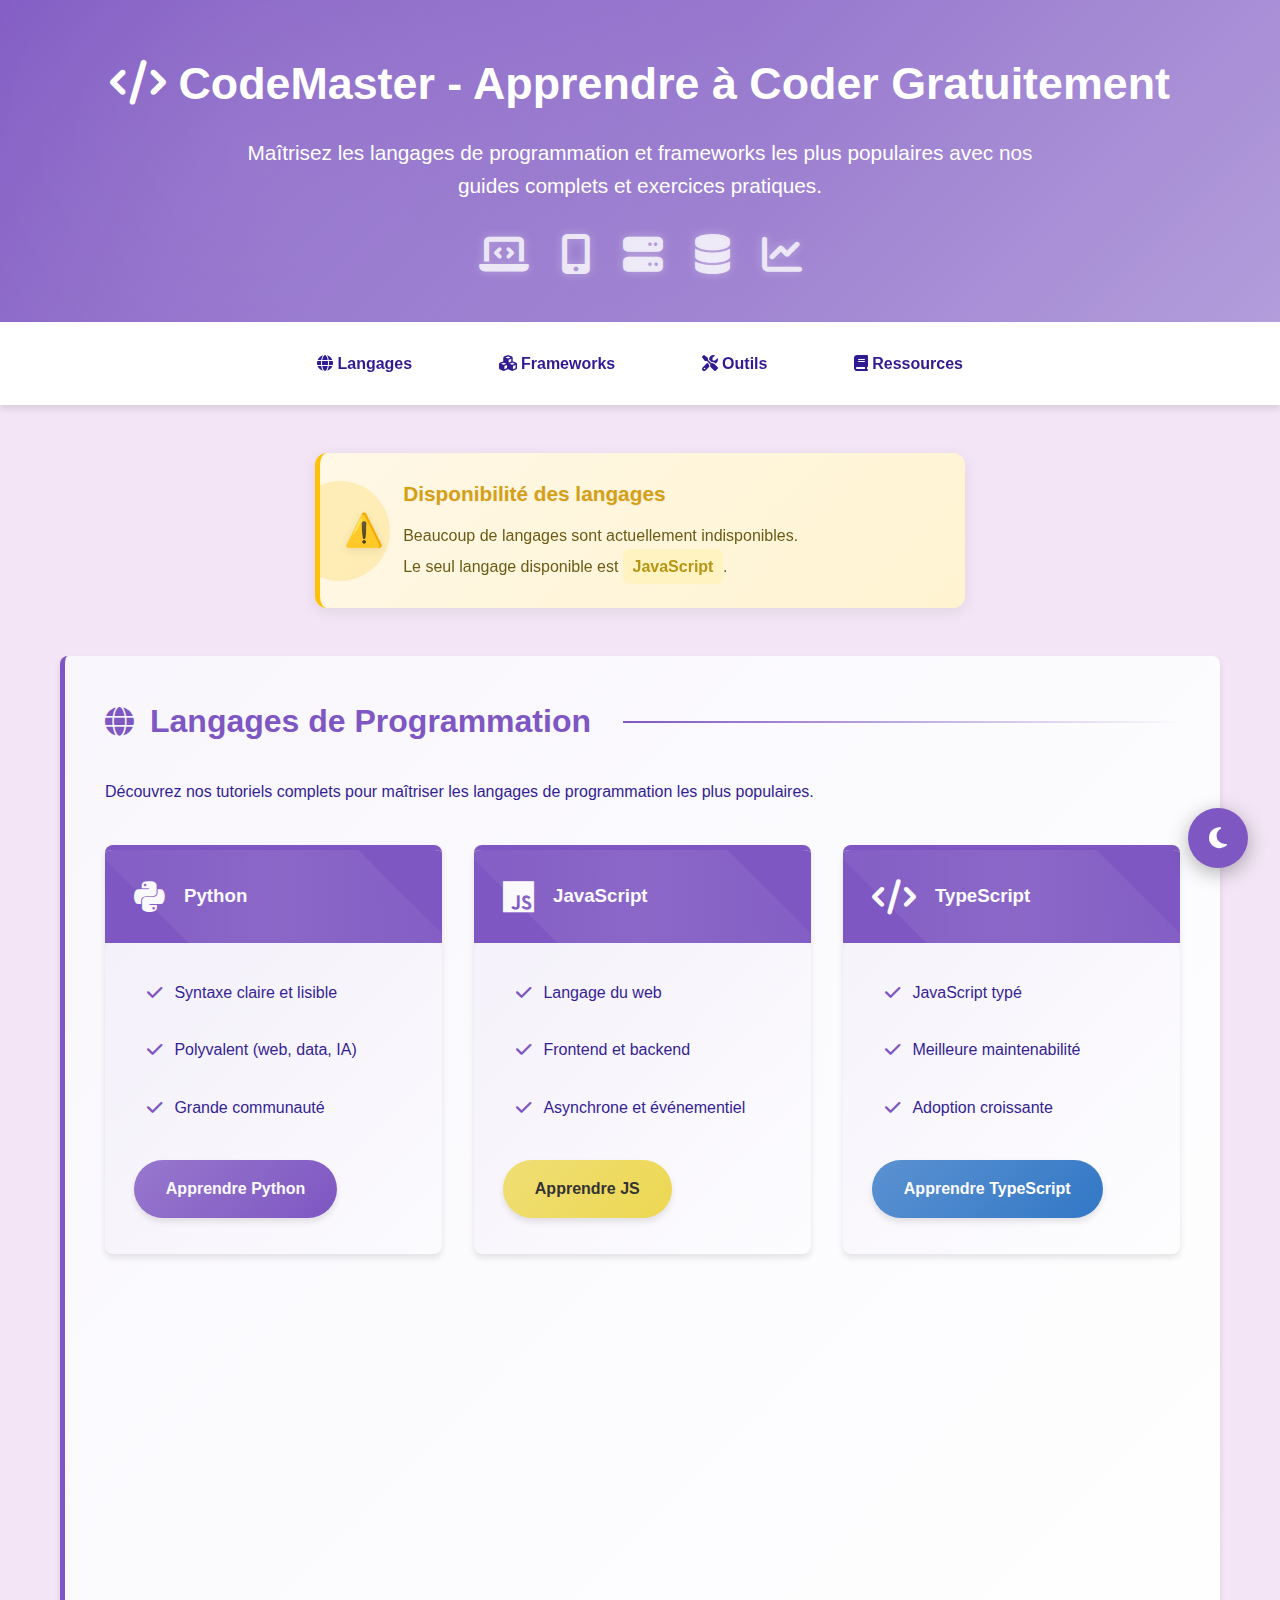
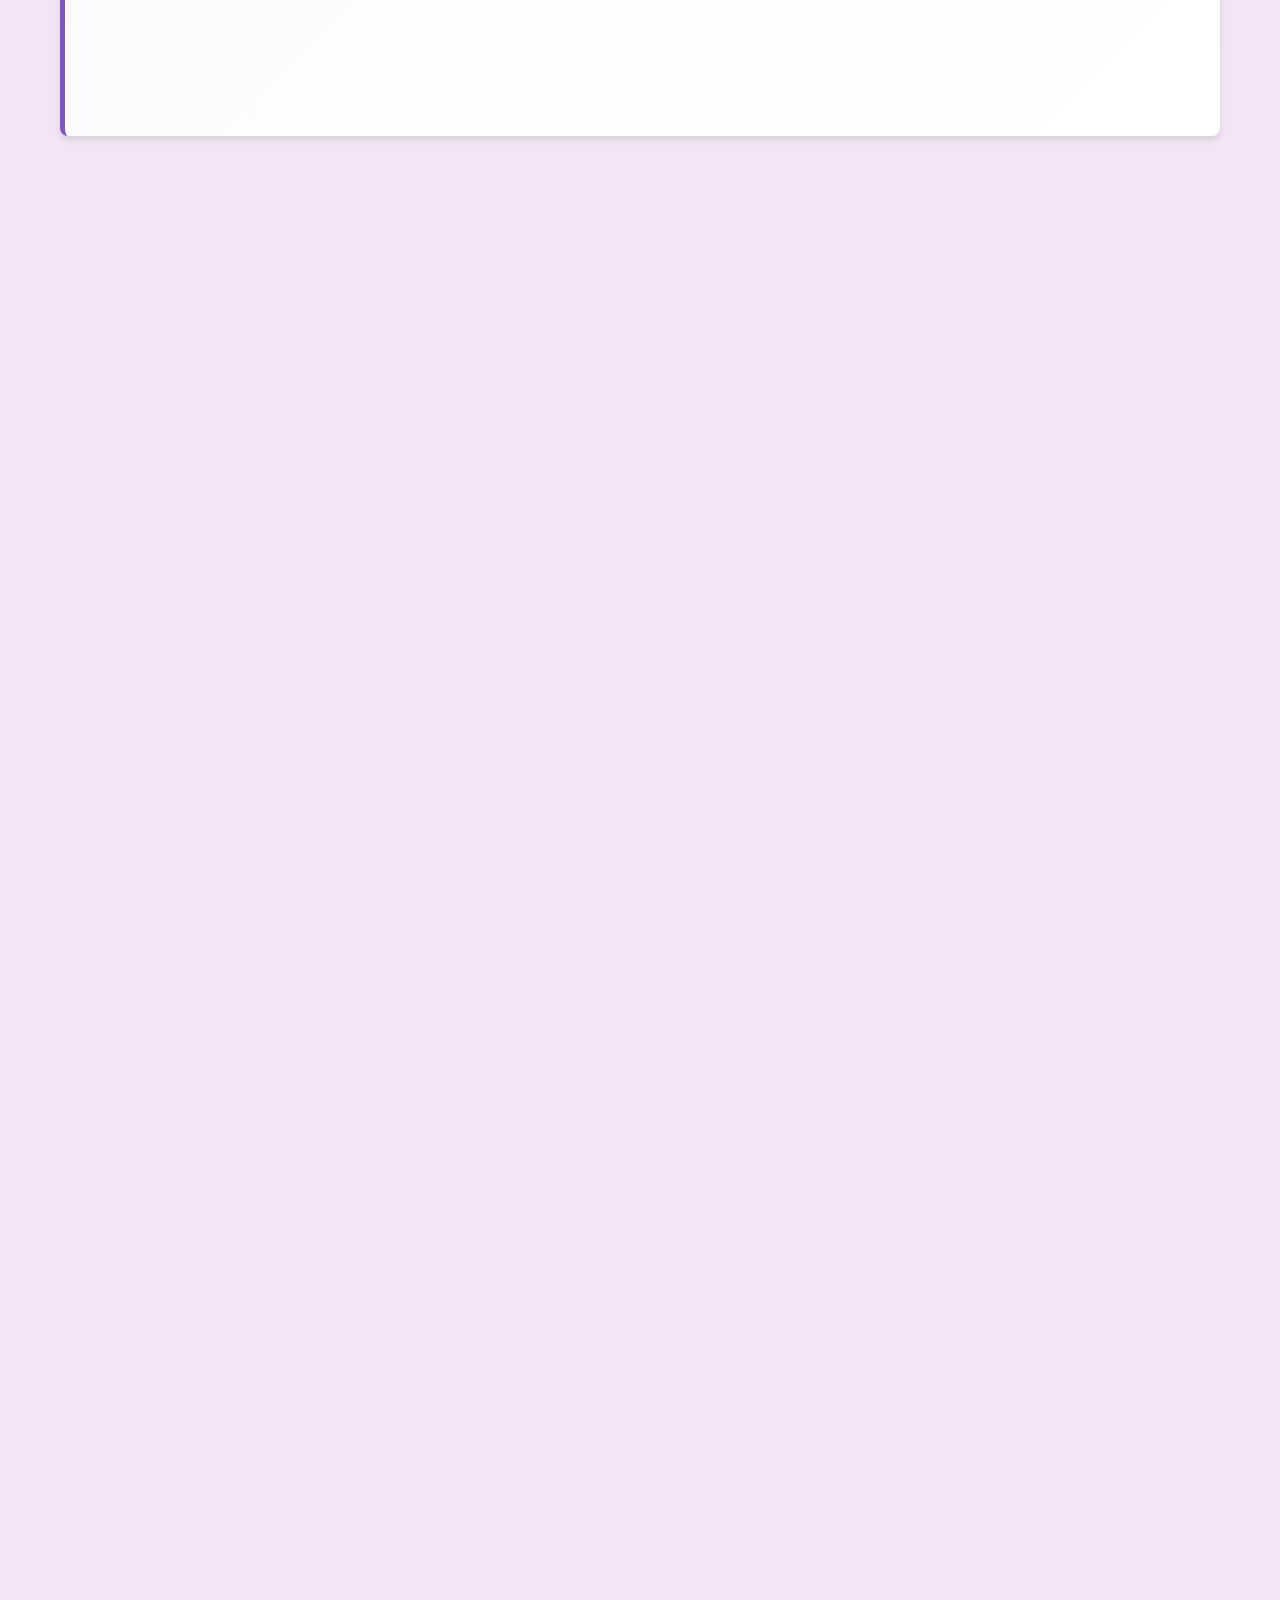
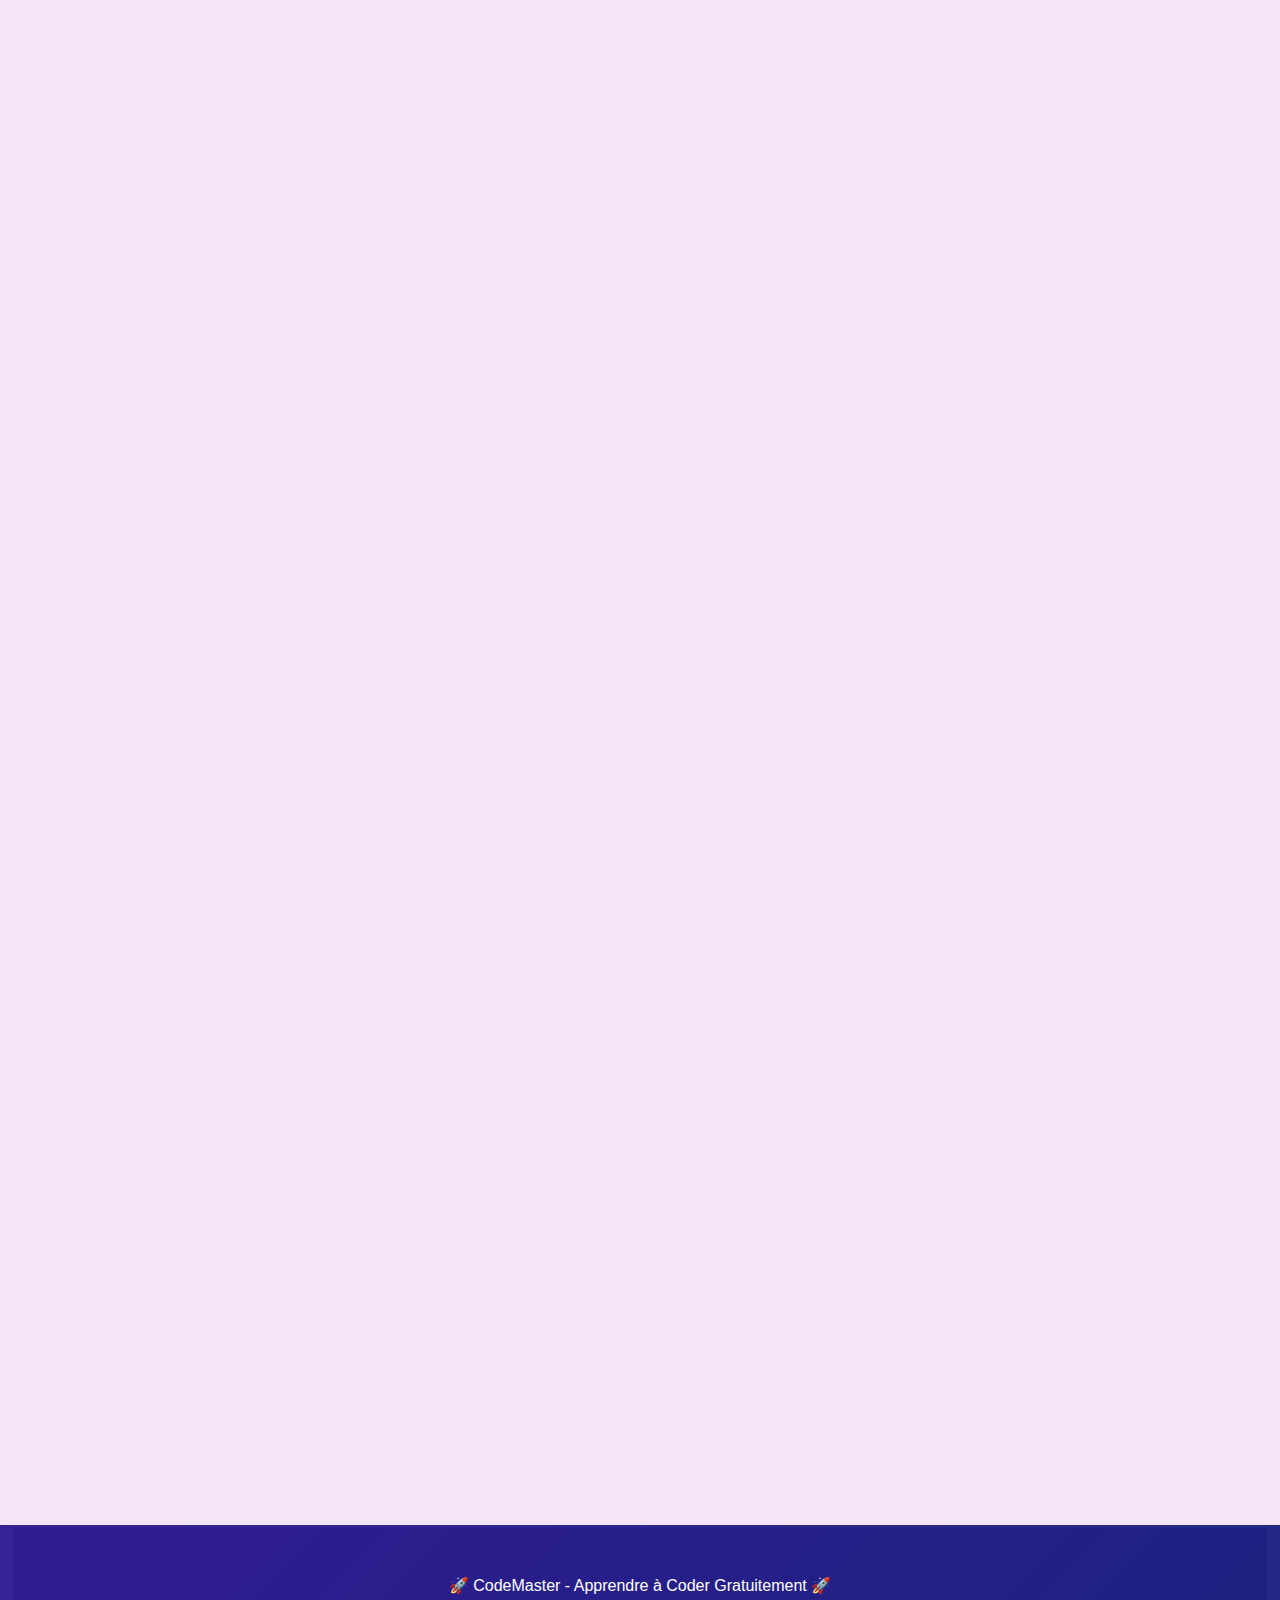
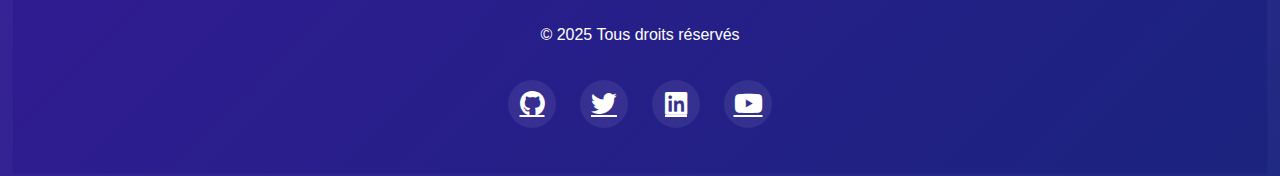
==== index.html @ f83bf833 "add_js_pages" ====
<!DOCTYPE html>
<html lang="fr">

<head>
    <meta charset="UTF-8">
    <meta name="viewport" content="width=device-width, initial-scale=1.0">
    <title>CodeMaster - Apprendre à Coder Gratuitement</title>
    <link rel="stylesheet" href="https://cdnjs.cloudflare.com/ajax/libs/font-awesome/6.4.0/css/all.min.css">
    <link rel="stylesheet" href="assets/styles.css">
</head>

<body>
    <header>
        <div class="container">
            <h1><i class="fas fa-code"></i> CodeMaster - Apprendre à Coder Gratuitement</h1>
            <p>Maîtrisez les langages de programmation et frameworks les plus populaires avec nos guides complets et
                exercices pratiques.</p>
            <div class="header-icons">
                <i class="fas fa-laptop-code" title="Développement"></i>
                <i class="fas fa-mobile-alt" title="Mobile"></i>
                <i class="fas fa-server" title="Backend"></i>
                <i class="fas fa-database" title="Bases de données"></i>
                <i class="fas fa-chart-line" title="Data Science"></i>
            </div>
        </div>
    </header>

    <nav>
        <div class="container">
            <ul>
                <li><a href="#langages"><i class="fas fa-globe"></i> Langages</a></li>
                <li><a href="#frameworks"><i class="fas fa-cubes"></i> Frameworks</a></li>
                <li><a href="#outils"><i class="fas fa-tools"></i> Outils</a></li>
                <li><a href="#ressources"><i class="fas fa-book"></i> Ressources</a></li>

            </ul>
        </div>
    </nav>

    <div class="language-notice">
        <div class="notice-container">
            <div class="notice-icon">⚠️</div>
            <div class="notice-content">
                <h3 class="notice-title">Disponibilité des langages</h3>
                <p class="notice-message">
                    Beaucoup de langages sont actuellement indisponibles.<br>
                    Le seul langage disponible est <span class="js-highlight">JavaScript</span>.
                </p>
            </div>
            <div class="notice-pulse"></div>
        </div>
    </div>

    <main class="container">
        <section id="langages" class="chapter">
            <h2><i class="fas fa-globe"></i> Langages de Programmation</h2>
            <p>Découvrez nos tutoriels complets pour maîtriser les langages de programmation les plus populaires.</p>

            <div class="cards-grid">
                <!-- Python -->
                <div class="card">
                    <div class="card-header">
                        <i class="fab fa-python"></i>
                        <h3>Python</h3>
                    </div>
                    <div class="card-body">
                        <ul>
                            <li><i class="fas fa-check"></i> Syntaxe claire et lisible</li>
                            <li><i class="fas fa-check"></i> Polyvalent (web, data, IA)</li>
                            <li><i class="fas fa-check"></i> Grande communauté</li>
                            <a href="page/python.html" class="btn">Apprendre Python</a>
                        </ul>
                    </div>
                </div>

                <!-- JavaScript -->
                <div class="card">
                    <div class="card-header" style="border-top-color: #f0db4f;">
                        <i class="fab fa-js"></i>
                        <h3>JavaScript</h3>
                    </div>
                    <div class="card-body">
                        <ul>
                            <li><i class="fas fa-check"></i> Langage du web</li>
                            <li><i class="fas fa-check"></i> Frontend et backend</li>
                            <li><i class="fas fa-check"></i> Asynchrone et événementiel</li>
                            <a href="page/javascript.html" class="btn"
                                style="background-color: #f0db4f; color: #323330;">Apprendre JS</a>
                        </ul>
                    </div>
                </div>

                <!-- TypeScript -->
                <div class="card">
                    <div class="card-header" style="border-top-color: #3178c6;">
                        <i class="fas fa-code"></i>
                        <h3>TypeScript</h3>
                    </div>
                    <div class="card-body">
                        <ul>
                            <li><i class="fas fa-check"></i> JavaScript typé</li>
                            <li><i class="fas fa-check"></i> Meilleure maintenabilité</li>
                            <li><i class="fas fa-check"></i> Adoption croissante</li>
                            <a href="#" class="btn" style="background-color: #3178c6;">Apprendre TypeScript</a>
                        </ul>
                    </div>
                </div>

                <!-- HTML/CSS -->
                <div class="card">
                    <div class="card-header" style="border-top-color: #e34c26;">
                        <i class="fab fa-html5"></i>
                        <h3>HTML & CSS</h3>
                    </div>
                    <div class="card-body">
                        <ul>
                            <li><i class="fas fa-check"></i> Fondamentaux du web</li>
                            <li><i class="fas fa-check"></i> Structure et style</li>
                            <li><i class="fas fa-check"></i> Responsive design</li>
                            <a href="#" class="btn" style="background-color: #e34c26;">Apprendre HTML/CSS</a>
                        </ul>
                    </div>
                </div>

                <!-- PHP -->
                <div class="card">
                    <div class="card-header" style="border-top-color: #787cb5;">
                        <i class="fab fa-php"></i>
                        <h3>PHP</h3>
                    </div>
                    <div class="card-body">
                        <ul>
                            <li><i class="fas fa-check"></i> Backend web</li>
                            <li><i class="fas fa-check"></i> Large adoption</li>
                            <li><i class="fas fa-check"></i> CMS populaires</li>
                            <a href="page/php.html" class="btn" style="background-color: #787cb5;">Apprendre PHP</a>
                        </ul>
                    </div>
                </div>

                <!-- Java -->
                <div class="card">
                    <div class="card-header" style="border-top-color: #007396;">
                        <i class="fab fa-java"></i>
                        <h3>Java</h3>
                    </div>
                    <div class="card-body">
                        <ul>
                            <li><i class="fas fa-check"></i> Orienté objet</li>
                            <li><i class="fas fa-check"></i> Multiplateforme</li>
                            <li><i class="fas fa-check"></i> Applications d'entreprise</li>
                            <a href="#" class="btn" style="background-color: #007396;">Apprendre Java</a>
                        </ul>
                    </div>
                </div>
            </div>
        </section>

        <section id="frameworks" class="chapter">
            <h2><i class="fas fa-cubes"></i> Frameworks Populaires</h2>
            <p>Apprenez à utiliser les frameworks qui accélèrent votre développement.</p>

            <div class="cards-grid">
                <!-- React -->
                <div class="card">
                    <div class="card-header" style="border-top-color: #61dafb;">
                        <i class="fab fa-react"></i>
                        <h3>React</h3>
                    </div>
                    <div class="card-body">
                        <ul>
                            <li><i class="fas fa-check"></i> Bibliothèque frontend</li>
                            <li><i class="fas fa-check"></i> Composants réutilisables</li>
                            <li><i class="fas fa-check"></i> Écosystème riche</li>
                            <a href="#" class="btn" style="background-color: #61dafb; color: #282c34;">Apprendre
                                React</a>
                        </ul>
                    </div>
                </div>

                <!-- Vue -->
                <div class="card">
                    <div class="card-header" style="border-top-color: #42b883;">
                        <i class="fab fa-vuejs"></i>
                        <h3>Vue.js</h3>
                    </div>
                    <div class="card-body">
                        <ul>
                            <li><i class="fas fa-check"></i> Progressive Framework</li>
                            <li><i class="fas fa-check"></i> Facile à apprendre</li>
                            <li><i class="fas fa-check"></i> Performant</li>
                            <a href="#" class="btn" style="background-color: #42b883; color: #34495e;">Apprendre Vue</a>
                        </ul>
                    </div>
                </div>

                <!-- Angular -->
                <div class="card">
                    <div class="card-header" style="border-top-color: #dd0031;">
                        <i class="fab fa-angular"></i>
                        <h3>Angular</h3>
                    </div>
                    <div class="card-body">
                        <ul>
                            <li><i class="fas fa-check"></i> Framework complet</li>
                            <li><i class="fas fa-check"></i> TypeScript</li>
                            <li><i class="fas fa-check"></i> Entreprise</li>
                            <a href="#" class="btn" style="background-color: #dd0031;">Apprendre Angular</a>
                        </ul>
                    </div>
                </div>

                <!-- Django -->
                <div class="card">
                    <div class="card-header" style="border-top-color: #092e20;">
                        <i class="fab fa-python"></i>
                        <h3>Django</h3>
                    </div>
                    <div class="card-body">
                        <ul>
                            <li><i class="fas fa-check"></i> Framework Python</li>
                            <li><i class="fas fa-check"></i> "Batteries included"</li>
                            <li><i class="fas fa-check"></i> ORM puissant</li>
                            <a href="#" class="btn" style="background-color: #092e20;">Apprendre Django</a>
                        </ul>
                    </div>
                </div>

                <!-- Laravel -->
                <div class="card">
                    <div class="card-header" style="border-top-color: #ff2d20;">
                        <i class="fab fa-laravel"></i>
                        <h3>Laravel</h3>
                    </div>
                    <div class="card-body">
                        <ul>
                            <li><i class="fas fa-check"></i> Framework PHP</li>
                            <li><i class="fas fa-check"></i> Élégant et expressif</li>
                            <li><i class="fas fa-check"></i> Écosystème complet</li>
                            <a href="#" class="btn" style="background-color: #ff2d20;">Apprendre Laravel</a>
                        </ul>
                    </div>
                </div>

                <!-- Express -->
                <div class="card">
                    <div class="card-header" style="border-top-color: #000000;">
                        <i class="fab fa-node-js"></i>
                        <h3>Express.js</h3>
                    </div>
                    <div class="card-body">
                        <ul>
                            <li><i class="fas fa-check"></i> Framework Node.js</li>
                            <li><i class="fas fa-check"></i> Minimaliste</li>
                            <li><i class="fas fa-check"></i> Middleware</li>
                            <a href="#" class="btn" style="background-color: #000000;">Apprendre Express</a>
                        </ul>
                    </div>
                </div>
            </div>
        </section>

        <section id="outils" class="chapter">
            <h2><i class="fas fa-tools"></i> Outils Essentiels</h2>
            <p>Maîtrisez les outils indispensables pour tout développeur moderne.</p>

            <div class="cards-grid">
                <!-- Git -->
                <div class="card">
                    <div class="card-header" style="border-top-color: #f05032;">
                        <i class="fab fa-git-alt"></i>
                        <h3>Git</h3>
                    </div>
                    <div class="card-body">
                        <ul>
                            <li><i class="fas fa-check"></i> Contrôle de version</li>
                            <li><i class="fas fa-check"></i> Collaboration</li>
                            <li><i class="fas fa-check"></i> Gestion de projet</li>
                            <a href="#" class="btn" style="background-color: #f05032;">Apprendre Git</a>
                        </ul>
                    </div>
                </div>

                <!-- Docker -->
                <div class="card">
                    <div class="card-header" style="border-top-color: #2496ed;">
                        <i class="fab fa-docker"></i>
                        <h3>Docker</h3>
                    </div>
                    <div class="card-body">
                        <ul>
                            <li><i class="fas fa-check"></i> Conteneurisation</li>
                            <li><i class="fas fa-check"></i> Environnements reproductibles</li>
                            <li><i class="fas fa-check"></i> Déploiement</li>
                            <a href="#" class="btn" style="background-color: #2496ed;">Apprendre Docker</a>
                        </ul>
                    </div>
                </div>

                <!-- VS Code -->
                <div class="card">
                    <div class="card-header" style="border-top-color: #007acc;">
                        <i class="fas fa-code"></i>
                        <h3>VS Code</h3>
                    </div>
                    <div class="card-body">
                        <ul>
                            <li><i class="fas fa-check"></i> Éditeur moderne</li>
                            <li><i class="fas fa-check"></i> Extensions puissantes</li>
                            <li><i class="fas fa-check"></i> Débogage intégré</li>
                            <a href="#" class="btn" style="background-color: #007acc;">Maîtriser VS Code</a>
                        </ul>
                    </div>
                </div>

                <!-- Postman -->
                <div class="card">
                    <div class="card-header" style="border-top-color: #ff6c37;">
                        <i class="fas fa-code"></i>
                        <h3>Postman</h3>
                    </div>
                    <div class="card-body">
                        <ul>
                            <li><i class="fas fa-check"></i> Test d'APIs</li>
                            <li><i class="fas fa-check"></i> Documentation</li>
                            <li><i class="fas fa-check"></i> Collaboration</li>
                            <a href="#" class="btn" style="background-color: #ff6c37;">Apprendre Postman</a>
                        </ul>
                    </div>
                </div>

                <!-- Figma -->
                <div class="card">
                    <div class="card-header" style="border-top-color: #f24e1e;">
                        <i class="fab fa-figma"></i>
                        <h3>Figma</h3>
                    </div>
                    <div class="card-body">
                        <ul>
                            <li><i class="fas fa-check"></i> Design collaboratif</li>
                            <li><i class="fas fa-check"></i> Prototypage</li>
                            <li><i class="fas fa-check"></i> Intégration dev</li>
                            <a href="#" class="btn" style="background-color: #f24e1e;">Apprendre Figma</a>
                        </ul>
                    </div>
                </div>
            </div>
        </section>

        <section id="ressources" class="chapter">
            <h2><i class="fas fa-book"></i> Ressources Complémentaires</h2>
            <p>Améliorez vos compétences avec ces ressources supplémentaires.</p>

            <div class="cards-grid">
                <!-- Algorithmes -->
                <div class="card">
                    <div class="card-header">
                        <i class="fas fa-project-diagram"></i>
                        <h3>Algorithmes</h3>
                    </div>
                    <div class="card-body">
                        <ul>
                            <li><i class="fas fa-check"></i> Structures de données</li>
                            <li><i class="fas fa-check"></i> Complexité algorithmique</li>
                            <li><i class="fas fa-check"></i> Préparation aux entretiens</li>
                            <a href="#" class="btn">Apprendre les Algorithmes</a>
                        </ul>
                    </div>
                </div>

                <!-- Design Patterns -->
                <div class="card">
                    <div class="card-header" style="border-top-color: #7952b3;">
                        <i class="fas fa-shapes"></i>
                        <h3>Design Patterns</h3>
                    </div>
                    <div class="card-body">
                        <ul>
                            <li><i class="fas fa-check"></i> Solutions éprouvées</li>
                            <li><i class="fas fa-check"></i> Code maintenable</li>
                            <li><i class="fas fa-check"></i> Bonnes pratiques</li>
                            <a href="#" class="btn" style="background-color: #7952b3;">Apprendre les Patterns</a>
                        </ul>
                    </div>
                </div>

                <!-- Sécurité -->
                <div class="card">
                    <div class="card-header" style="border-top-color: #ff5722;">
                        <i class="fas fa-shield-alt"></i>
                        <h3>Sécurité</h3>
                    </div>
                    <div class="card-body">
                        <ul>
                            <li><i class="fas fa-check"></i> Bonnes pratiques</li>
                            <li><i class="fas fa-check"></i> Vulnérabilités courantes</li>
                            <li><i class="fas fa-check"></i> Cryptographie</li>
                            <a href="#" class="btn" style="background-color: #ff5722;">Apprendre la Sécurité</a>
                        </ul>
                    </div>
                </div>
            </div>
        </section>
    </main>

    <footer>
        <div class="container">
            <p>🚀 CodeMaster - Apprendre à Coder Gratuitement 🚀</p>
            <p>© 2025 Tous droits réservés</p>
            <div class="social-links">
                <a href="#" title="GitHub"><i class="fab fa-github"></i></a>
                <a href="#" title="Twitter"><i class="fab fa-twitter"></i></a>
                <a href="#" title="LinkedIn"><i class="fab fa-linkedin"></i></a>
                <a href="#" title="YouTube"><i class="fab fa-youtube"></i></a>
            </div>
        </div>
    </footer>

    <div class="dark-mode-toggle" onclick="toggleDarkMode()">
        <i class="fas fa-moon"></i>
    </div>

    <script src="https://cdnjs.cloudflare.com/ajax/libs/jquery/3.6.0/jquery.min.js"></script>
    <script>
        // Dark Mode Toggle
        function toggleDarkMode() {
            document.body.classList.toggle('dark-mode');
            const icon = document.querySelector('.dark-mode-toggle i');
            if (document.body.classList.contains('dark-mode')) {
                icon.classList.replace('fa-moon', 'fa-sun');
            } else {
                icon.classList.replace('fa-sun', 'fa-moon');
            }
        }

        // Smooth scrolling for navigation links
        $('nav a').on('click', function (e) {
            if (this.hash !== '') {
                e.preventDefault();
                const hash = this.hash;
                $('html, body').animate({
                    scrollTop: $(hash).offset().top - 80
                }, 800);
            }
        });

        // Add animation to cards when they come into view
        const observer = new IntersectionObserver((entries) => {
            entries.forEach(entry => {
                if (entry.isIntersecting) {
                    entry.target.style.opacity = 1;
                    entry.target.style.transform = 'translateY(0)';
                }
            });
        }, { threshold: 0.1 });

        document.querySelectorAll('.card, .chapter').forEach(el => {
            el.style.opacity = 0;
            el.style.transform = 'translateY(20px)';
            el.style.transition = 'opacity 0.6s ease, transform 0.6s ease';
            observer.observe(el);
        });
    </script>
</body>

</html>
---- assets/styles.css ----
:root {
    --primary-color: #7e57c2;
    --secondary-color: #b39ddb;
    --accent-color: #ff9800;
    --light-color: #f3e5f5;
    --dark-color: #311b92;
    --success-color: #4caf50;
    --warning-color: #ffc107;
    --danger-color: #f44336;
    --border-radius: 8px;
    --box-shadow: 0 4px 6px rgba(0, 0, 0, 0.1);
    --transition: all 0.3s cubic-bezier(0.25, 0.8, 0.25, 1);
    --glow: 0 0 15px rgba(126, 87, 194, 0.5);
}

* {
    margin: 0;
    padding: 0;
    box-sizing: border-box;
}

body {
    font-family: 'Segoe UI', Tahoma, Geneva, Verdana, sans-serif;
    line-height: 1.6;
    background-color: var(--light-color);
    color: var(--dark-color);
    overflow-x: hidden;
}

.container {
    max-width: 1200px;
    margin: 0 auto;
    padding: 0 20px;
}

/* Header Styles */
header {
    background: linear-gradient(135deg, var(--primary-color), var(--secondary-color));
    color: white;
    padding: 3rem 0;
    text-align: center;
    position: relative;
    overflow: hidden;
    box-shadow: var(--box-shadow);
}

header::before {
    content: "";
    position: absolute;
    top: 0;
    left: 0;
    width: 100%;
    height: 100%;
    background: radial-gradient(circle at 20% 50%, rgba(255, 255, 255, 0.1) 0%, transparent 50%);
}

header h1 {
    font-size: 2.8rem;
    margin-bottom: 1rem;
    position: relative;
    animation: fadeInDown 1s ease, glowPulse 3s infinite alternate;
}

header p {
    font-size: 1.3rem;
    max-width: 800px;
    margin: 0 auto 1.5rem;
    position: relative;
    animation: fadeInUp 1s ease;
}

.header-icons {
    margin-top: 2rem;
    display: flex;
    justify-content: center;
    gap: 2rem;
    animation: fadeIn 1.5s ease;
}

.header-icons i {
    font-size: 2.5rem;
    color: rgba(255, 255, 255, 0.8);
    transition: all 0.4s ease;
    text-shadow: 0 0 10px rgba(255, 255, 255, 0.3);
}

.header-icons i:hover {
    color: white;
    transform: translateY(-5px) scale(1.2);
    text-shadow: 0 0 20px white;
}

/* Navigation */
nav {
    background-color: white;
    box-shadow: var(--box-shadow);
    position: sticky;
    top: 0;
    z-index: 100;
}

nav ul {
    display: flex;
    justify-content: center;
    list-style: none;
    padding: 1.2rem 0;
}

nav li {
    margin: 0 1.5rem;
    position: relative;
}

nav a {
    text-decoration: none;
    color: var(--dark-color);
    font-weight: 600;
    padding: 0.6rem 1.2rem;
    border-radius: var(--border-radius);
    transition: var(--transition);
    position: relative;
    display: inline-block;
}

nav a:hover {
    color: var(--primary-color);
}

nav a::before {
    content: '';
    position: absolute;
    bottom: -5px;
    left: 0;
    width: 100%;
    height: 3px;
    background: var(--primary-color);
    transform: scaleX(0);
    transform-origin: right;
    transition: transform 0.4s ease;
}

nav a:hover::before {
    transform: scaleX(1);
    transform-origin: left;
}

/* Main Content */
main {
    padding: 3rem 0;
}

.chapter {
    background-color: white;
    border-radius: var(--border-radius);
    box-shadow: var(--box-shadow);
    padding: 2.5rem;
    margin-bottom: 3rem;
    transition: var(--transition);
    border-left: 5px solid var(--primary-color);
    position: relative;
    overflow: hidden;
}

.chapter::after {
    content: '';
    position: absolute;
    top: 0;
    left: 0;
    width: 100%;
    height: 100%;
    background: linear-gradient(135deg, rgba(126, 87, 194, 0.05) 0%, transparent 100%);
    pointer-events: none;
}

.chapter:hover {
    transform: translateY(-10px);
    box-shadow: 0 15px 30px rgba(0, 0, 0, 0.15);
}

.chapter h2 {
    color: var(--primary-color);
    margin-bottom: 2rem;
    font-size: 2rem;
    display: flex;
    align-items: center;
    gap: 1rem;
    position: relative;
}

.chapter h2::after {
    content: '';
    flex: 1;
    height: 2px;
    background: linear-gradient(to right, var(--primary-color), transparent);
    margin-left: 1rem;
}

.chapter h2 i {
    color: var(--primary-color);
    font-size: 1.8rem;
}

/* Cards Grid */
.cards-grid {
    display: grid;
    grid-template-columns: repeat(auto-fill, minmax(300px, 1fr));
    gap: 2rem;
    margin-top: 2.5rem;
}

.card {
    background: white;
    border-radius: var(--border-radius);
    box-shadow: var(--box-shadow);
    overflow: hidden;
    transition: var(--transition);
    border-top: 5px solid var(--primary-color);
    position: relative;
}

.card::before {
    content: '';
    position: absolute;
    top: 0;
    left: 0;
    width: 100%;
    height: 100%;
    background: linear-gradient(135deg, rgba(126, 87, 194, 0.05) 0%, transparent 100%);
    pointer-events: none;
}

.card:hover {
    transform: translateY(-10px);
    box-shadow: 0 15px 30px rgba(0, 0, 0, 0.2);
}

.card-header {
    padding: 1.8rem;
    background: var(--primary-color);
    color: white;
    display: flex;
    align-items: center;
    gap: 1.2rem;
    position: relative;
    overflow: hidden;
}

.card-header::before {
    content: '';
    position: absolute;
    top: -50%;
    left: -50%;
    width: 200%;
    height: 200%;
    background: linear-gradient(45deg, transparent, rgba(255, 255, 255, 0.1), transparent);
    transform: rotate(45deg);
    transition: all 0.6s ease;
}

.card:hover .card-header::before {
    left: 100%;
}

.card-header i {
    font-size: 2.2rem;
    transition: all 0.4s ease;
}

.card:hover .card-header i {
    transform: rotate(15deg) scale(1.2);
}

.card-body {
    padding: 1.8rem;
    background-color: var(--card-bg-color, #fff);
    /* Fallback pour fond */
    border-radius: var(--card-border-radius, 0.5rem);
    /* Cohérence visuelle */
    box-shadow: var(--card-box-shadow, 0 2px 8px rgba(0, 0, 0, 0.1));
    /* Profondeur */
    transition: var(--transition, all 0.3s ease);
    /* Transition globale */
}

.card-body:hover {
    box-shadow: var(--card-hover-shadow, 0 4px 12px rgba(0, 0, 0, 0.15));
    /* Effet hover */
}

.card-body ul {
    list-style: none;
    padding-left: 0;
    margin: 0;
    /* Reset des marges par défaut */
}

.card-body li {
    margin-bottom: 1rem;
    display: flex;
    align-items: center;
    gap: 0.8rem;
    transition: var(--transition, all 0.3s ease);
    padding: 0.5rem 0.8rem;
    border-radius: 0.3rem;
    background-color: var(--list-item-bg, transparent);
}

.card-body li:last-child {
    margin-bottom: 0;
    /* Supprime la marge du dernier élément */
}

.card-body li:hover {
    transform: translateX(5px);
    background-color: var(--list-item-hover-bg, rgba(0, 0, 0, 0.03));
    /* Feedback visuel */
    cursor: pointer;
    /* Indique que c'est cliquable */
}

.card-body li i {
    color: var(--primary-color, #007bff);
    /* Couleur par défaut si variable non définie */
    font-size: 1.1rem;
    flex-shrink: 0;
    /* Empêche l'icône de se déformer */
}

/* Animation plus sophistiquée */
@keyframes slideIn {
    from {
        opacity: 0;
        transform: translateX(-10px);
    }

    to {
        opacity: 1;
        transform: translateX(0);
    }
}

.card-body li {
    animation: slideIn 0.4s ease forwards;
}

/* Stagger les animations pour les éléments de liste */
.card-body li:nth-child(1) {
    animation-delay: 0.1s;
}

.card-body li:nth-child(2) {
    animation-delay: 0.2s;
}

.card-body li:nth-child(3) {
    animation-delay: 0.3s;
}

/* Version mobile responsive */
@media (max-width: 768px) {
    .card-body {
        padding: 1.2rem;
    }

    .card-body li {
        padding: 0.4rem;
        gap: 0.6rem;
    }
}

/* Accessibilité : focus state */
.card-body li:focus-visible {
    outline: 2px solid var(--primary-color);
    outline-offset: 2px;
}

/* Buttons */
.btn {
    display: inline-block;
    background-color: var(--primary-color);
    color: white;
    padding: 1rem 2rem;
    border: none;
    border-radius: 50px;
    cursor: pointer;
    font-weight: 600;
    text-decoration: none;
    transition: var(--transition);
    margin: 1rem 0 0;
    box-shadow: var(--box-shadow);
    position: relative;
    overflow: hidden;
    z-index: 1;
}

.btn::before {
    content: '';
    position: absolute;
    top: 0;
    left: 0;
    width: 100%;
    height: 100%;
    background: linear-gradient(135deg, rgba(255, 255, 255, 0.2) 0%, transparent 100%);
    z-index: -1;
    transition: var(--transition);
}

.btn:hover {
    background-color: #5e35b1;
    transform: translateY(-5px);
    box-shadow: 0 10px 20px rgba(0, 0, 0, 0.2);
}

.btn:hover::before {
    transform: translateX(100%);
}

.btn-outline {
    background-color: transparent;
    border: 2px solid var(--primary-color);
    color: var(--primary-color);
    position: relative;
    overflow: hidden;
}

.btn-outline::before {
    content: '';
    position: absolute;
    top: 0;
    left: -100%;
    width: 100%;
    height: 100%;
    background: var(--primary-color);
    transition: var(--transition);
    z-index: -1;
}

.btn-outline:hover {
    color: white;
    box-shadow: var(--glow);
}

.btn-outline:hover::before {
    left: 0;
}

/* Footer */
footer {
    background: linear-gradient(135deg, var(--dark-color), #1a237e);
    color: white;
    text-align: center;
    padding: 3rem 0;
    margin-top: 3rem;
    position: relative;
    overflow: hidden;
}

footer::before {
    content: '';
    position: absolute;
    top: 0;
    left: 0;
    width: 100%;
    height: 100%;
    background: url('data:image/svg+xml;utf8,<svg xmlns="http://www.w3.org/2000/svg" viewBox="0 0 100 100" preserveAspectRatio="none"><path d="M0,0 L100,0 L100,100 L0,100 Z" fill="none" stroke="rgba(255,255,255,0.1)" stroke-width="2"/></svg>');
    opacity: 0.3;
}

footer p {
    margin-bottom: 1.5rem;
    position: relative;
}

.social-links {
    display: flex;
    justify-content: center;
    gap: 1.5rem;
    margin-top: 2rem;
}

.social-links a {
    color: white;
    font-size: 1.6rem;
    transition: all 0.4s cubic-bezier(0.175, 0.885, 0.32, 1.275);
    width: 48px;
    height: 48px;
    border-radius: 50%;
    display: flex;
    align-items: center;
    justify-content: center;
    background: rgba(255, 255, 255, 0.08);
    position: relative;
    overflow: hidden;
}

.social-links a::before {
    content: '';
    position: absolute;
    top: 0;
    left: 0;
    width: 100%;
    height: 100%;
    background: linear-gradient(45deg, var(--primary-color), var(--secondary-color));
    z-index: -1;
    opacity: 0;
    transition: opacity 0.3s ease;
}

.social-links a:hover {
    color: white;
    transform: translateY(-3px) scale(1.15);
    background: transparent;
    box-shadow: 0 8px 20px rgba(126, 87, 194, 0.3);
}

.social-links a:hover::before {
    opacity: 1;
}

.social-links a:hover i {
    transform: scale(1.1);
}

.social-links a i {
    transition: transform 0.3s ease;
}

/* Dark Mode Toggle */
.dark-mode-toggle {
    position: fixed;
    bottom: 2rem;
    right: 2rem;
    background-color: var(--primary-color);
    color: white;
    width: 60px;
    height: 60px;
    border-radius: 50%;
    display: flex;
    align-items: center;
    justify-content: center;
    cursor: pointer;
    box-shadow: 0 5px 20px rgba(0, 0, 0, 0.3);
    z-index: 100;
    transition: var(--transition);
}

.dark-mode-toggle:hover {
    transform: scale(1.1) rotate(30deg);
    box-shadow: 0 8px 25px rgba(0, 0, 0, 0.4);
}

.dark-mode-toggle i {
    font-size: 1.5rem;
    transition: var(--transition);
}

/* Animations */
@keyframes fadeIn {
    from {
        opacity: 0;
    }

    to {
        opacity: 1;
    }
}

@keyframes fadeInDown {
    from {
        opacity: 0;
        transform: translateY(-30px);
    }

    to {
        opacity: 1;
        transform: translateY(0);
    }
}

@keyframes fadeInUp {
    from {
        opacity: 0;
        transform: translateY(30px);
    }

    to {
        opacity: 1;
        transform: translateY(0);
    }
}

@keyframes glowPulse {
    0% {
        text-shadow: 0 0 10px rgba(255, 255, 255, 0.3);
    }

    100% {
        text-shadow: 0 0 20px rgba(255, 255, 255, 0.7);
    }
}

@keyframes float {
    0% {
        transform: translateY(0px);
    }

    50% {
        transform: translateY(-10px);
    }

    100% {
        transform: translateY(0px);
    }
}

/* Responsive Design */
@media (max-width: 992px) {
    header h1 {
        font-size: 2.2rem;
    }
}

@media (max-width: 768px) {
    header h1 {
        font-size: 1.8rem;
    }

    header p {
        font-size: 1.1rem;
    }

    nav ul {
        flex-wrap: wrap;
        padding: 0.8rem;
    }

    nav li {
        margin: 0.5rem;
    }

    .cards-grid {
        grid-template-columns: 1fr;
    }
}

@media (max-width: 576px) {
    header h1 {
        font-size: 1.6rem;
    }

    .header-icons i {
        font-size: 1.8rem;
    }
}

/* Dark Mode Styles */
body.dark-mode {
    background-color: #0a0433;
    color: #d1c4e9;
}

body.dark-mode header {
    background: linear-gradient(135deg, #4527a0, #7e57c2);
}

body.dark-mode nav {
    background-color: #1a237e;
    box-shadow: 0 2px 10px rgba(0, 0, 0, 0.5);
}

body.dark-mode nav a {
    color: #d1c4e9;
}

body.dark-mode nav a:hover {
    color: var(--secondary-color);
}

body.dark-mode .chapter,
body.dark-mode .card {
    background-color: #1a237e;
    color: #d1c4e9;
    box-shadow: 0 4px 6px rgba(0, 0, 0, 0.3);
}

body.dark-mode .card-header {
    background-color: #4527a0;
}

body.dark-mode footer {
    background: linear-gradient(135deg, #0a0433, #1a237e);
}

body.dark-mode .card-body li i {
    color: #b39ddb;
}









/* section temporaire  */

/* Base Styles */
.language-notice {
    display: flex;
    justify-content: center;
    align-items: center;
    min-height: 100px;
    padding: 1rem;
    perspective: 1000px;
}

.notice-container {
    position: relative;
    display: flex;
    gap: 1.2rem;
    padding: 1.5rem;
    border-radius: 12px;
    background: linear-gradient(135deg, #fff8e6 0%, #fff3d1 100%);
    border-left: 5px solid #ffc107;
    margin: 2rem auto;
    align-items: center;
    max-width: 650px;
    width: 90%;
    box-shadow: 0 4px 15px rgba(0,0,0,0.08);
    transform-style: preserve-3d;
    animation: floatIn 0.6s cubic-bezier(0.25, 0.46, 0.45, 0.94) both;
    overflow: hidden;
}

.notice-container::before {
    content: '';
    position: absolute;
    top: 0;
    left: 0;
    width: 100%;
    height: 100%;
    background: linear-gradient(90deg, transparent, rgba(255,255,255,0.3), transparent);
    transform: translateX(-100%);
}

.notice-container:hover::before {
    animation: shine 1.5s infinite;
}

.notice-icon {
    font-size: 2rem;
    flex-shrink: 0;
    animation: bounce 2s infinite;
    filter: drop-shadow(0 2px 4px rgba(0,0,0,0.1));
}

.notice-content {
    flex: 1;
    animation: textIn 0.8s 0.2s both;
}

.notice-title {
    margin: 0 0 0.8rem 0;
    font-size: 1.3rem;
    color: #d4a017;
    text-shadow: 0 1px 2px rgba(0,0,0,0.05);
}

.notice-message {
    margin: 0;
    font-size: 1rem;
    line-height: 1.6;
    color: #5c4b00;
    opacity: 0.9;
}

.js-highlight {
    position: relative;
    background-color: #fff3bf;
    padding: 0.3rem 0.6rem;
    border-radius: 6px;
    font-weight: bold;
    color: #b08c00;
    display: inline-block;
    animation: pulse 2s infinite;
}

.js-highlight::after {
    content: '';
    position: absolute;
    top: -3px;
    left: -3px;
    right: -3px;
    bottom: -3px;
    border: 2px solid #ffc107;
    border-radius: 8px;
    animation: pulseBorder 2s infinite;
    opacity: 0;
}

.notice-pulse {
    position: absolute;
    width: 100px;
    height: 100px;
    background: rgba(255, 193, 7, 0.2);
    border-radius: 50%;
    top: 50%;
    left: -30px;
    transform: translateY(-50%);
    animation: pulseEffect 4s infinite;
    z-index: 0;
}

/* Animations */
@keyframes floatIn {
    0% { 
        opacity: 0;
        transform: translateY(30px) rotateX(15deg);
    }
    100% { 
        opacity: 1;
        transform: translateY(0) rotateX(0);
    }
}

@keyframes textIn {
    from { 
        opacity: 0;
        transform: translateX(20px);
    }
    to { 
        opacity: 1;
        transform: translateX(0);
    }
}

@keyframes bounce {
    0%, 100% { transform: translateY(0); }
    50% { transform: translateY(-8px); }
}

@keyframes pulse {
    0%, 100% { transform: scale(1); }
    50% { transform: scale(1.05); }
}

@keyframes pulseBorder {
    0%, 100% { 
        opacity: 0;
        transform: scale(1);
    }
    50% { 
        opacity: 0.7;
        transform: scale(1.05);
    }
}

@keyframes pulseEffect {
    0% { 
        transform: translateY(-50%) scale(0.8);
        opacity: 0.5;
    }
    70% { 
        transform: translateY(-50%) scale(1.5);
        opacity: 0;
    }
    100% { 
        opacity: 0;
    }
}

@keyframes shine {
    100% {
        transform: translateX(100%);
    }
}

/* Responsive */
@media (max-width: 768px) {
    .notice-container {
        flex-direction: column;
        text-align: center;
        padding: 1.2rem;
    }
    
    .notice-icon {
        margin-bottom: 0.5rem;
    }
    
    .notice-pulse {
        display: none;
    }
}
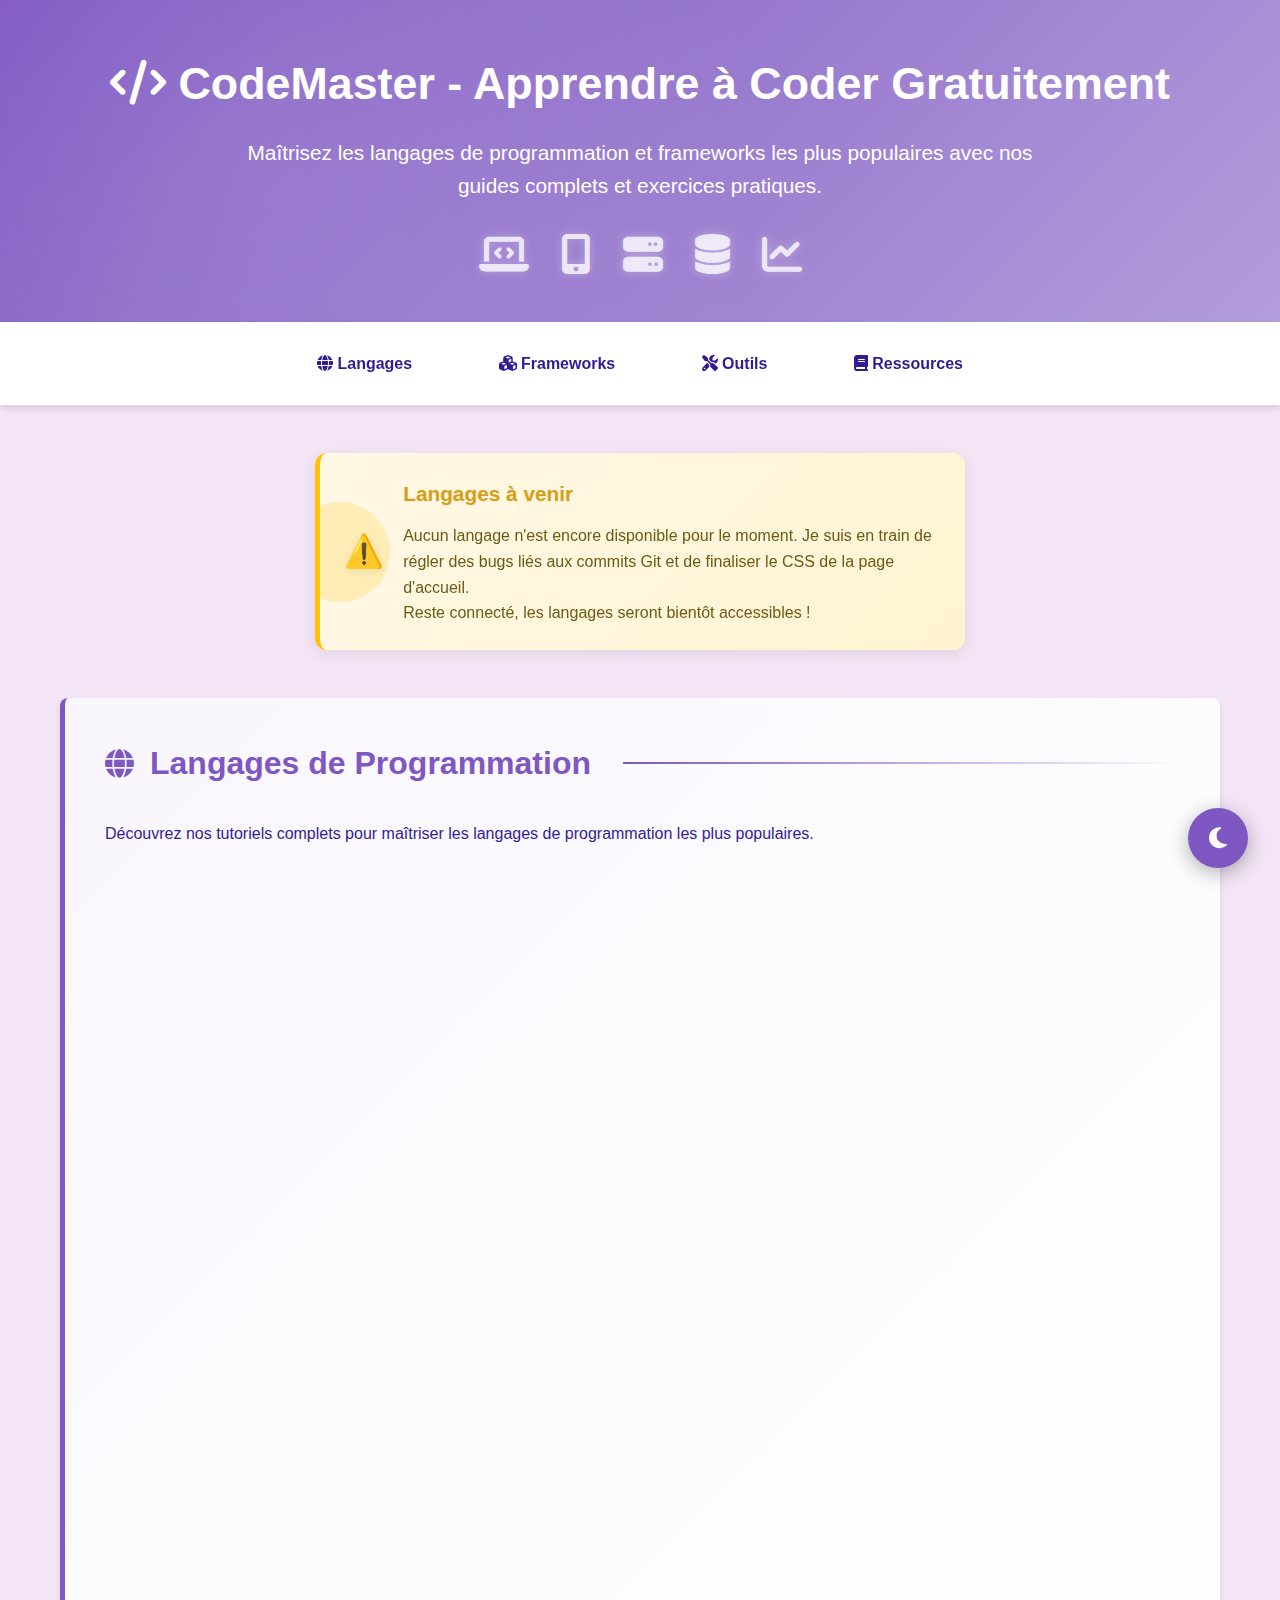
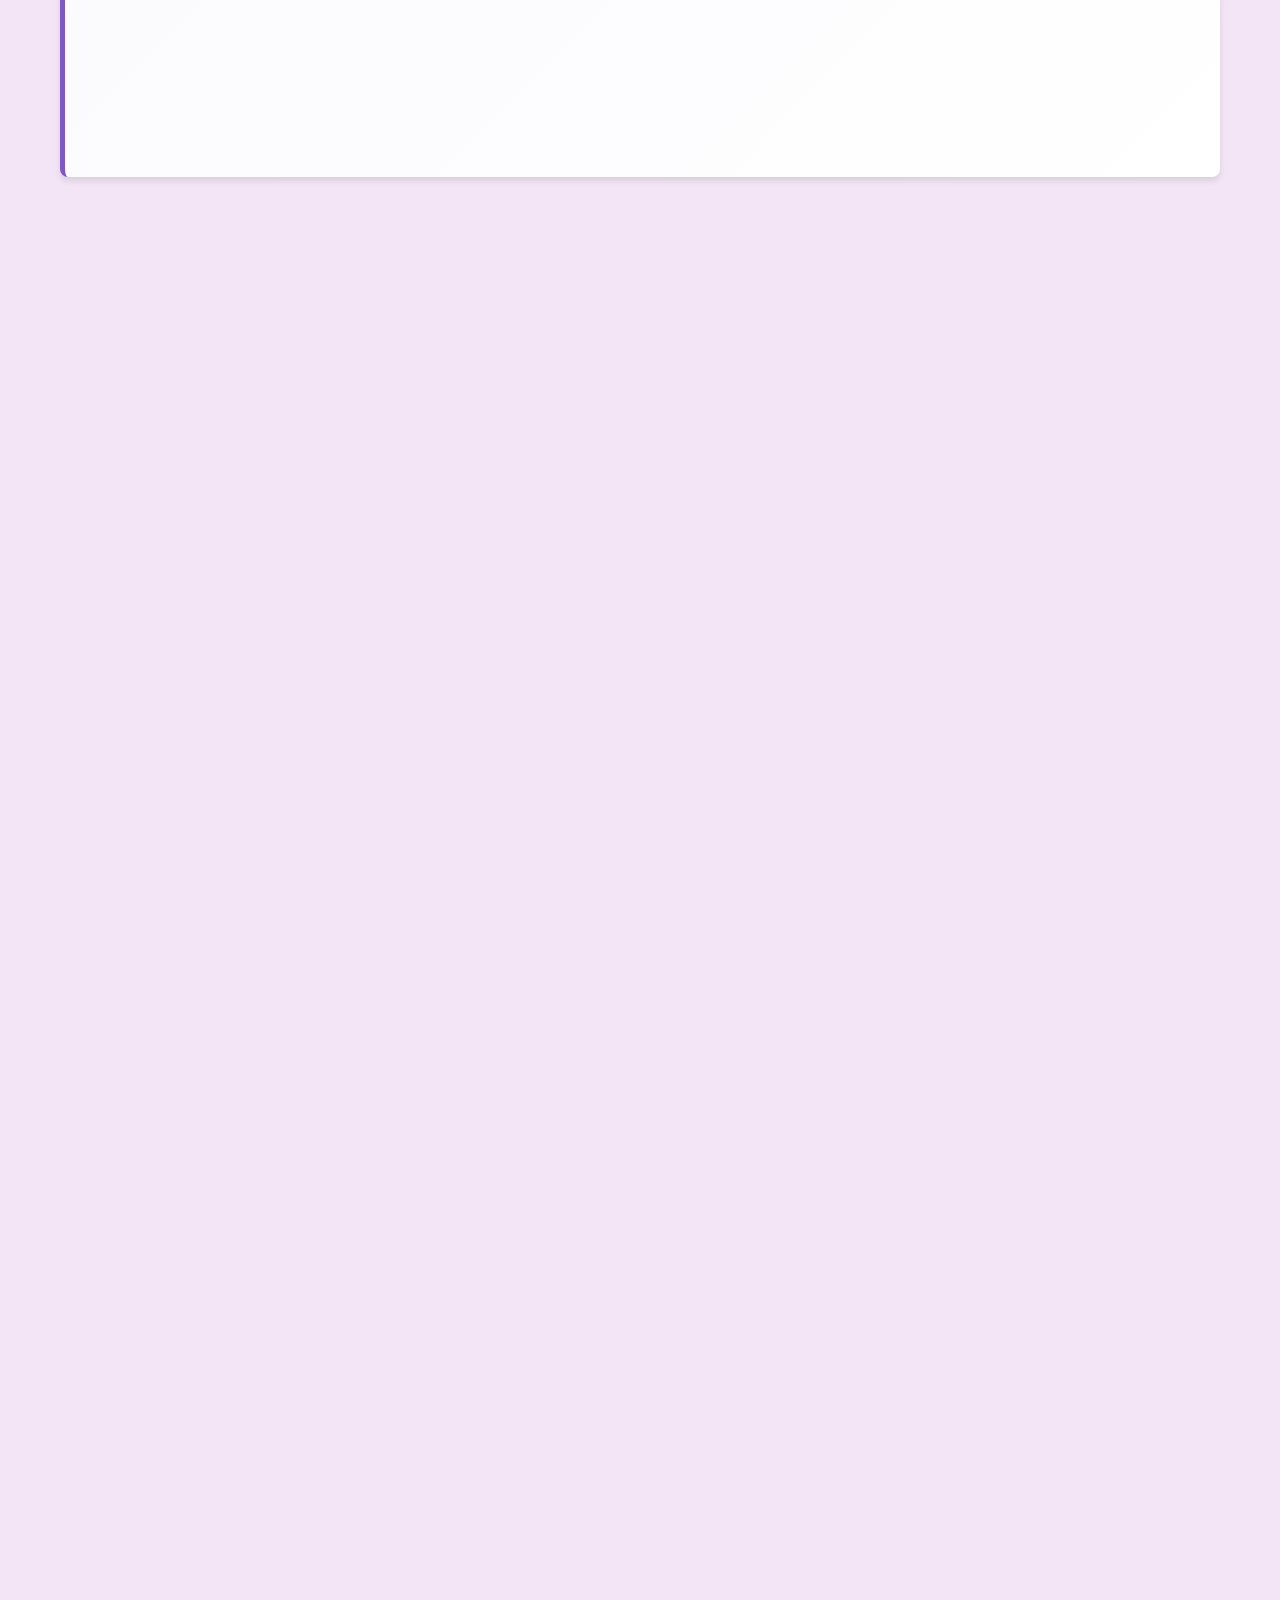
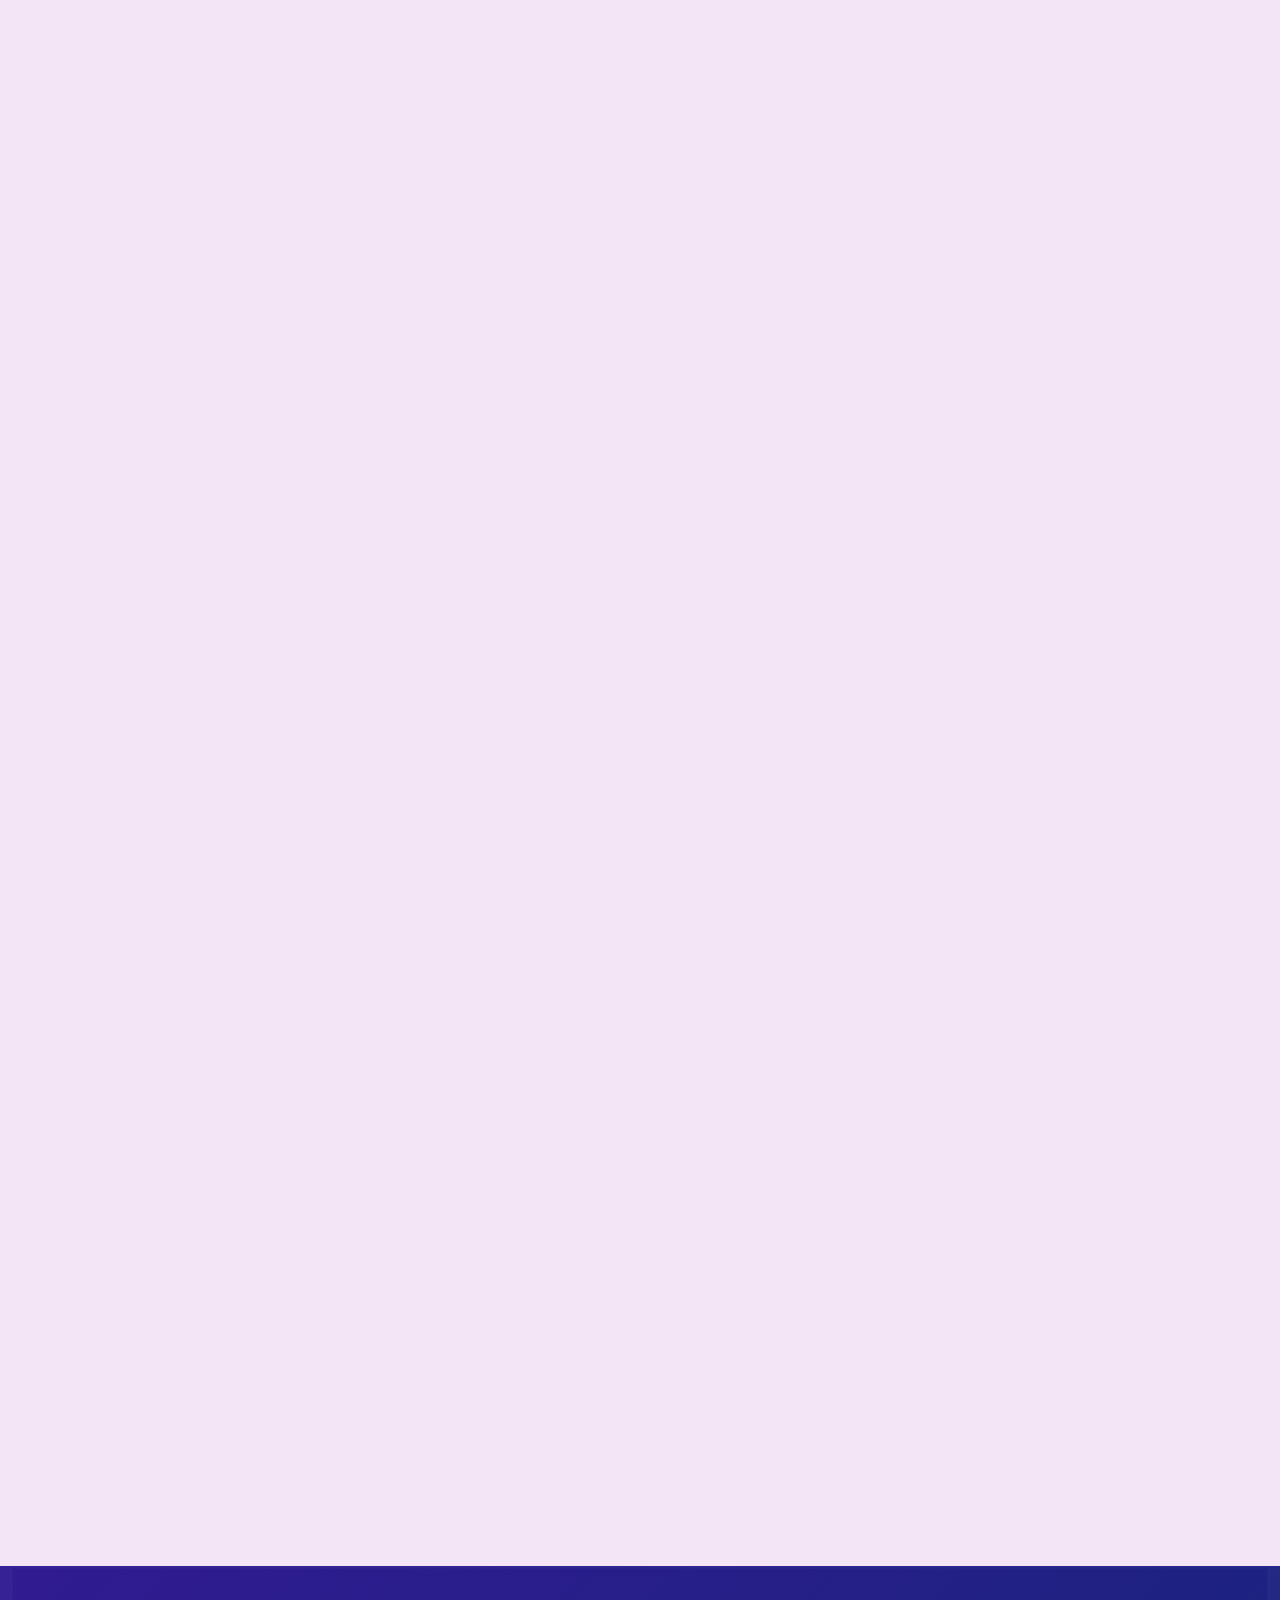
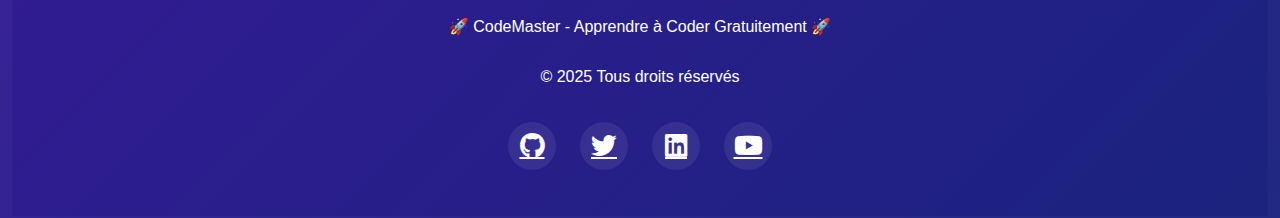
==== commit 9a09d1a2: "delete_js" ====
--- a/index.html
+++ b/index.html
@@ -41,15 +41,17 @@
         <div class="notice-container">
             <div class="notice-icon">⚠️</div>
             <div class="notice-content">
-                <h3 class="notice-title">Disponibilité des langages</h3>
+                <h3 class="notice-title">Langages à venir</h3>
                 <p class="notice-message">
-                    Beaucoup de langages sont actuellement indisponibles.<br>
-                    Le seul langage disponible est <span class="js-highlight">JavaScript</span>.
+                    Aucun langage n'est encore disponible pour le moment. Je suis en train de régler des bugs liés aux commits Git et de finaliser le CSS de la page d'accueil.<br>
+                    Reste connecté, les langages seront bientôt accessibles !
                 </p>
             </div>
             <div class="notice-pulse"></div>
         </div>
     </div>
+    
+    
 
     <main class="container">
         <section id="langages" class="chapter">
@@ -68,7 +70,7 @@
                             <li><i class="fas fa-check"></i> Syntaxe claire et lisible</li>
                             <li><i class="fas fa-check"></i> Polyvalent (web, data, IA)</li>
                             <li><i class="fas fa-check"></i> Grande communauté</li>
-                            <a href="page/python.html" class="btn">Apprendre Python</a>
+                            <a href="#" class="btn">Apprendre Python</a>
                         </ul>
                     </div>
                 </div>
@@ -84,7 +86,7 @@
                             <li><i class="fas fa-check"></i> Langage du web</li>
                             <li><i class="fas fa-check"></i> Frontend et backend</li>
                             <li><i class="fas fa-check"></i> Asynchrone et événementiel</li>
-                            <a href="page/javascript.html" class="btn"
+                            <a href="#" class="btn"
                                 style="background-color: #f0db4f; color: #323330;">Apprendre JS</a>
                         </ul>
                     </div>
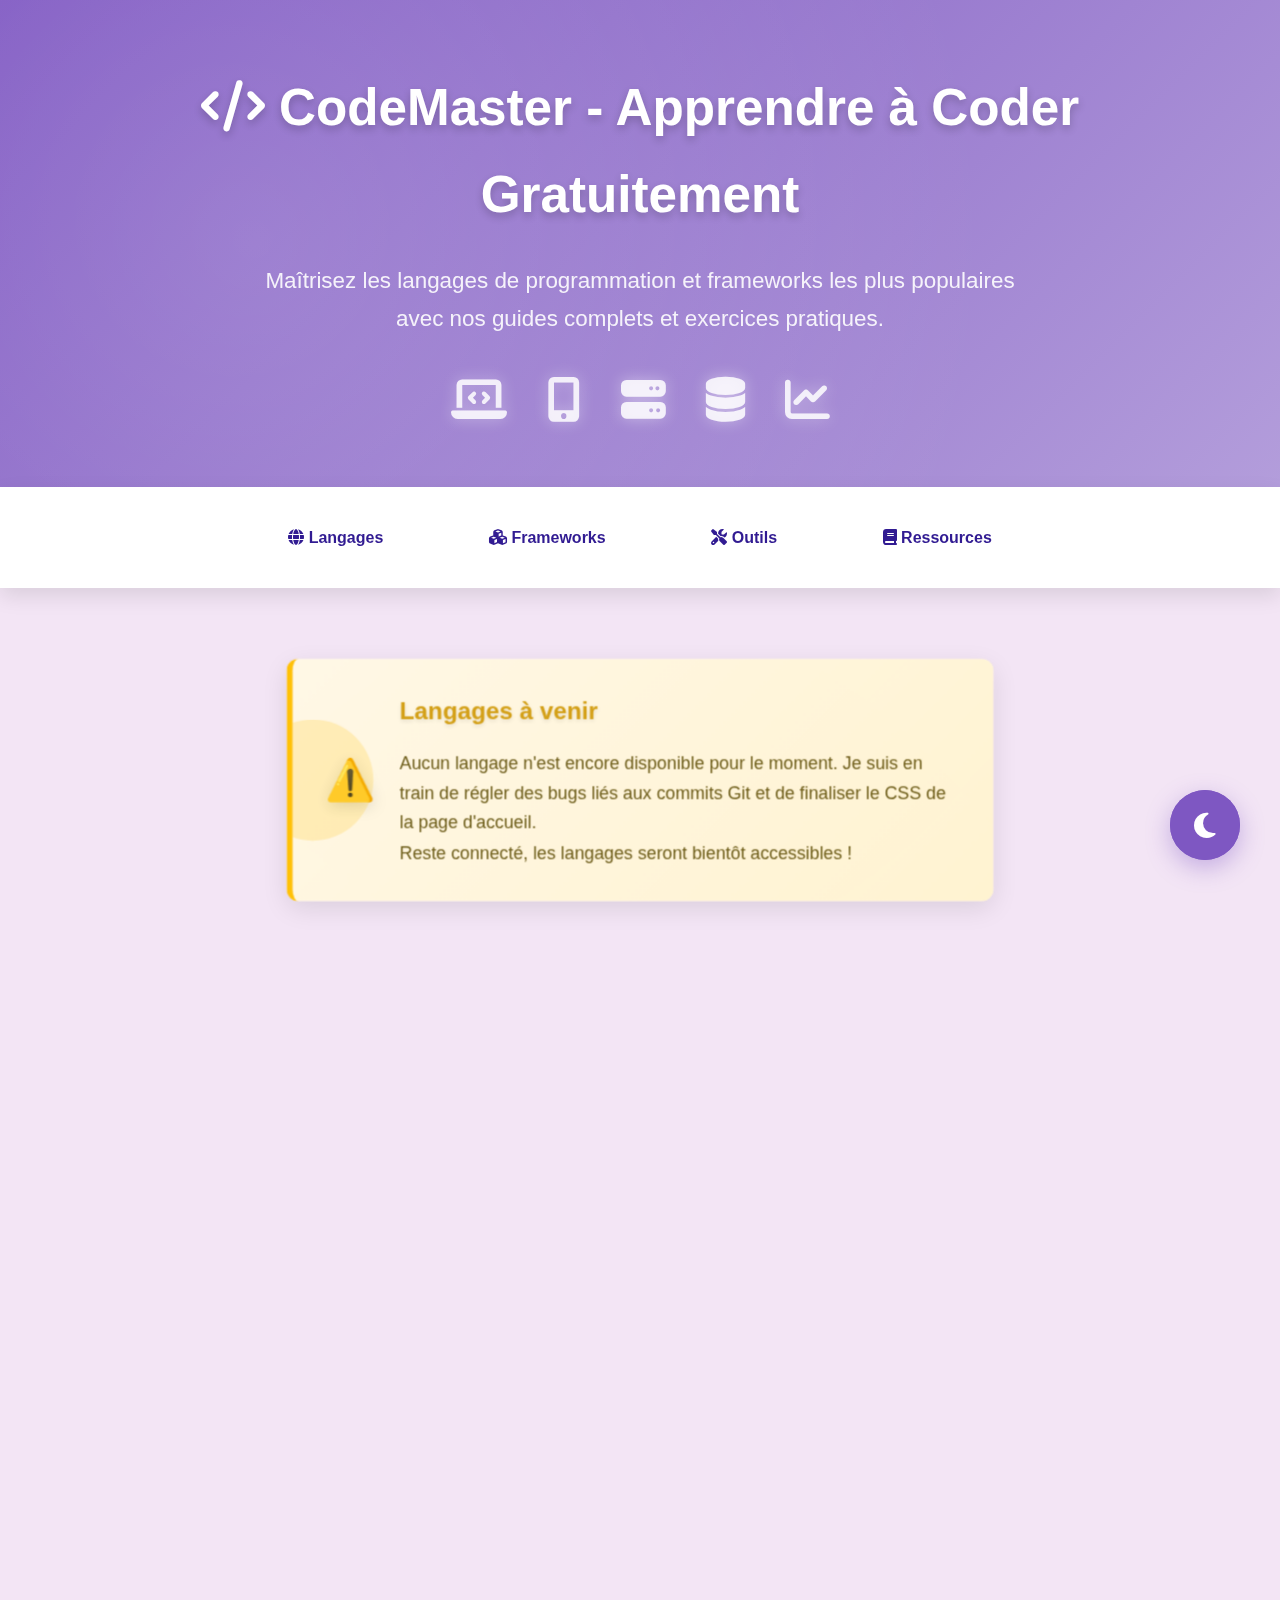
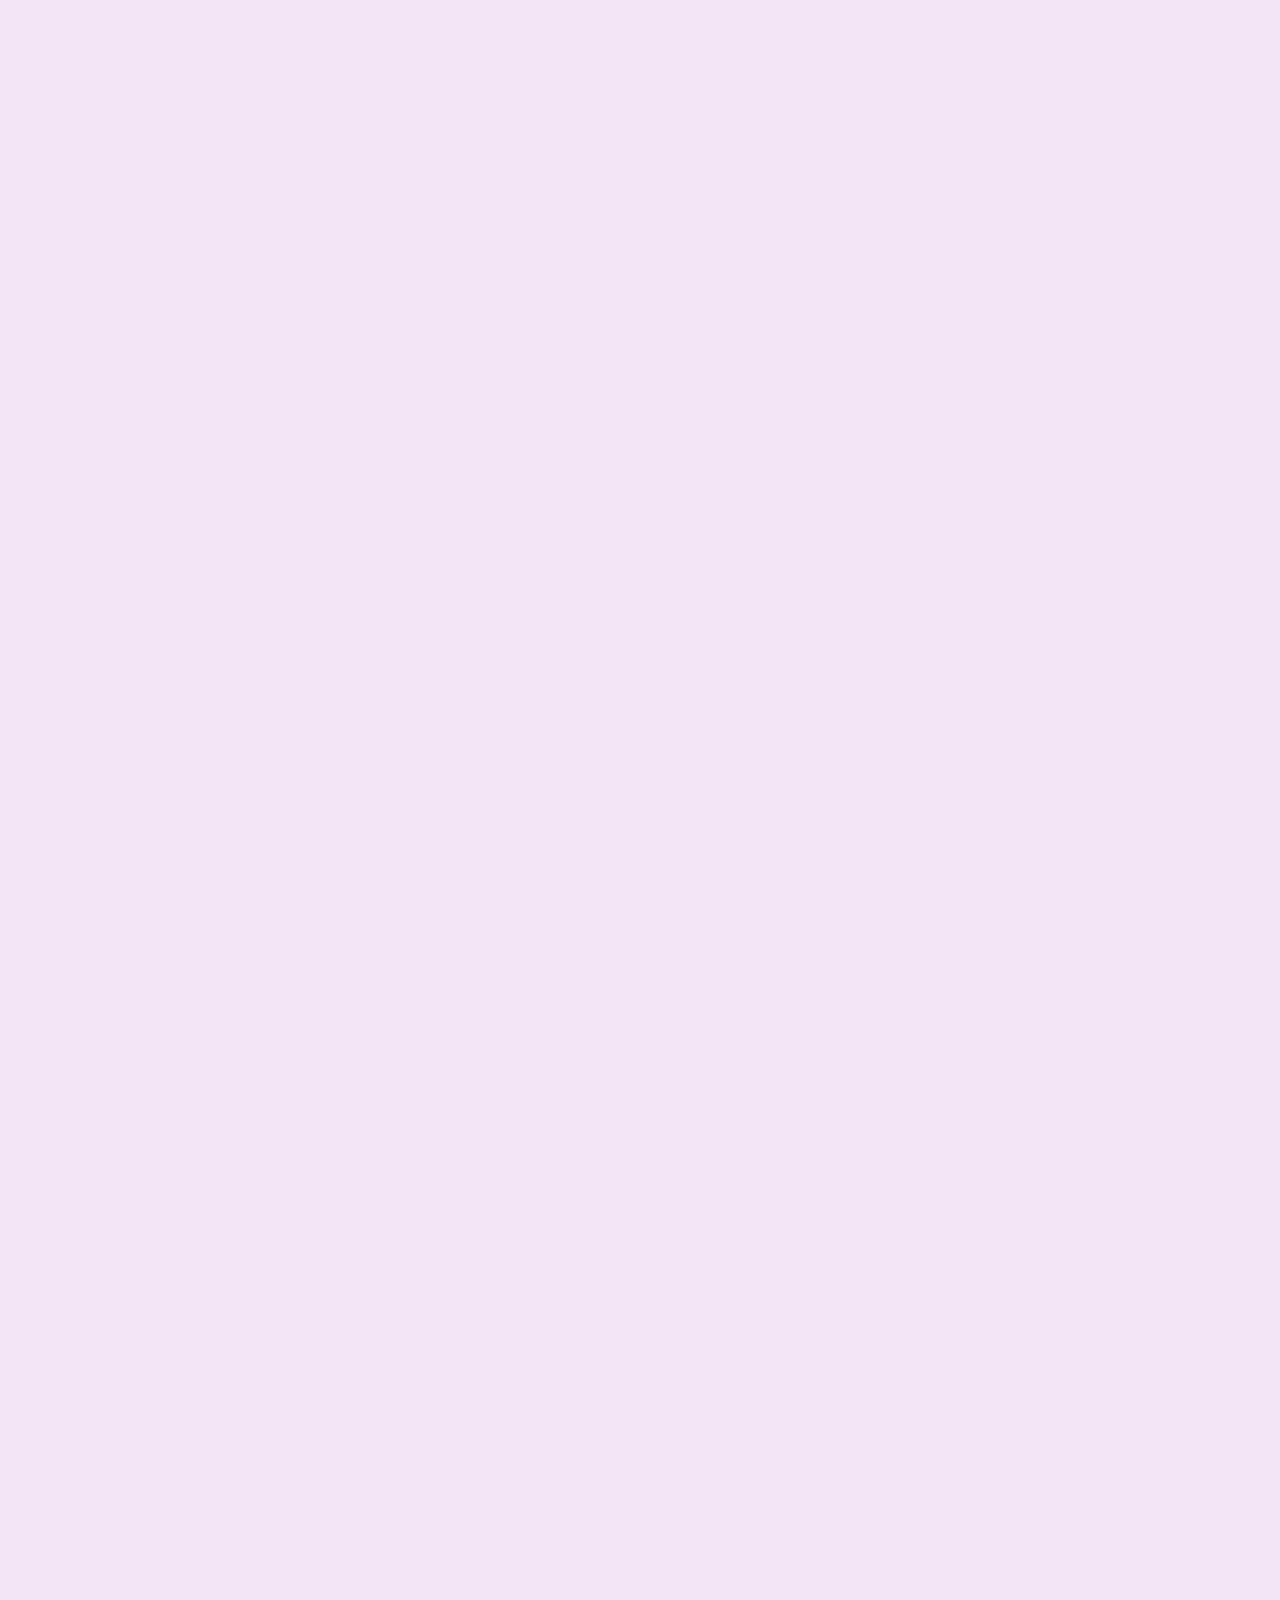
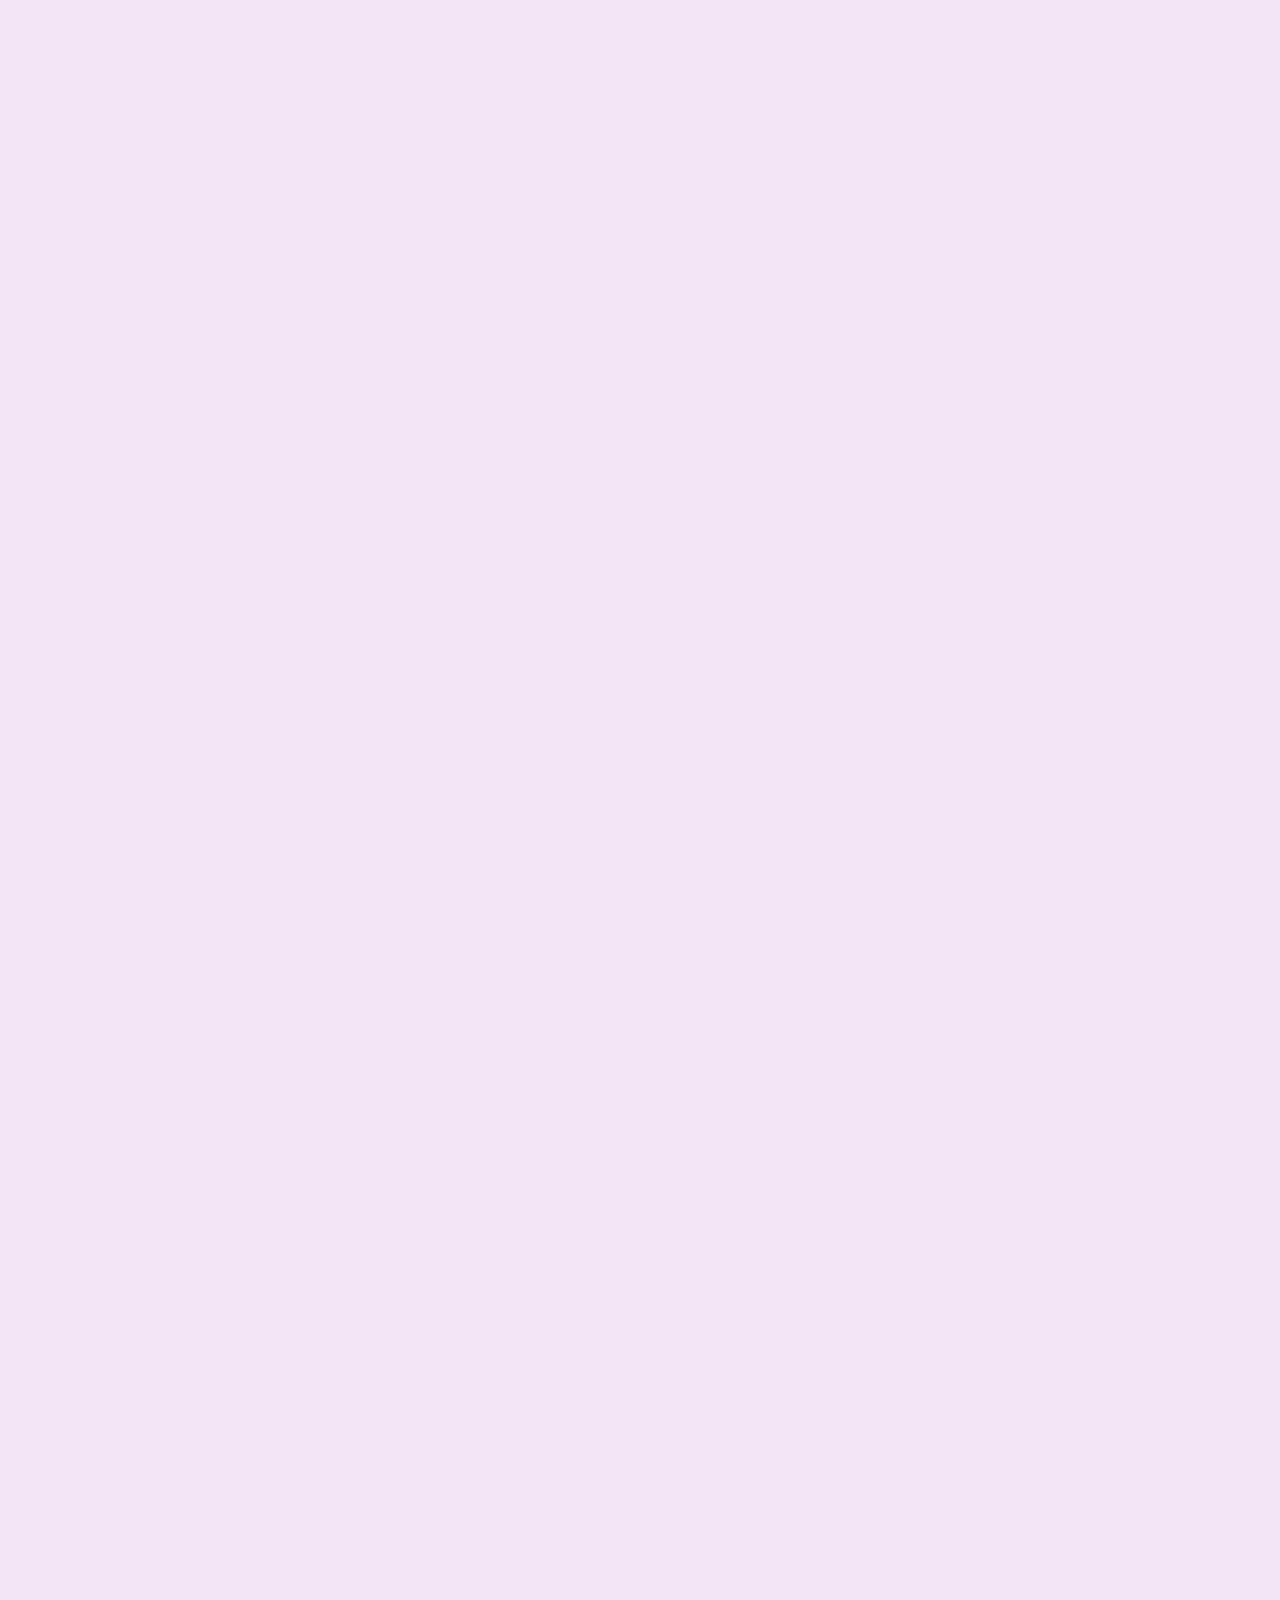
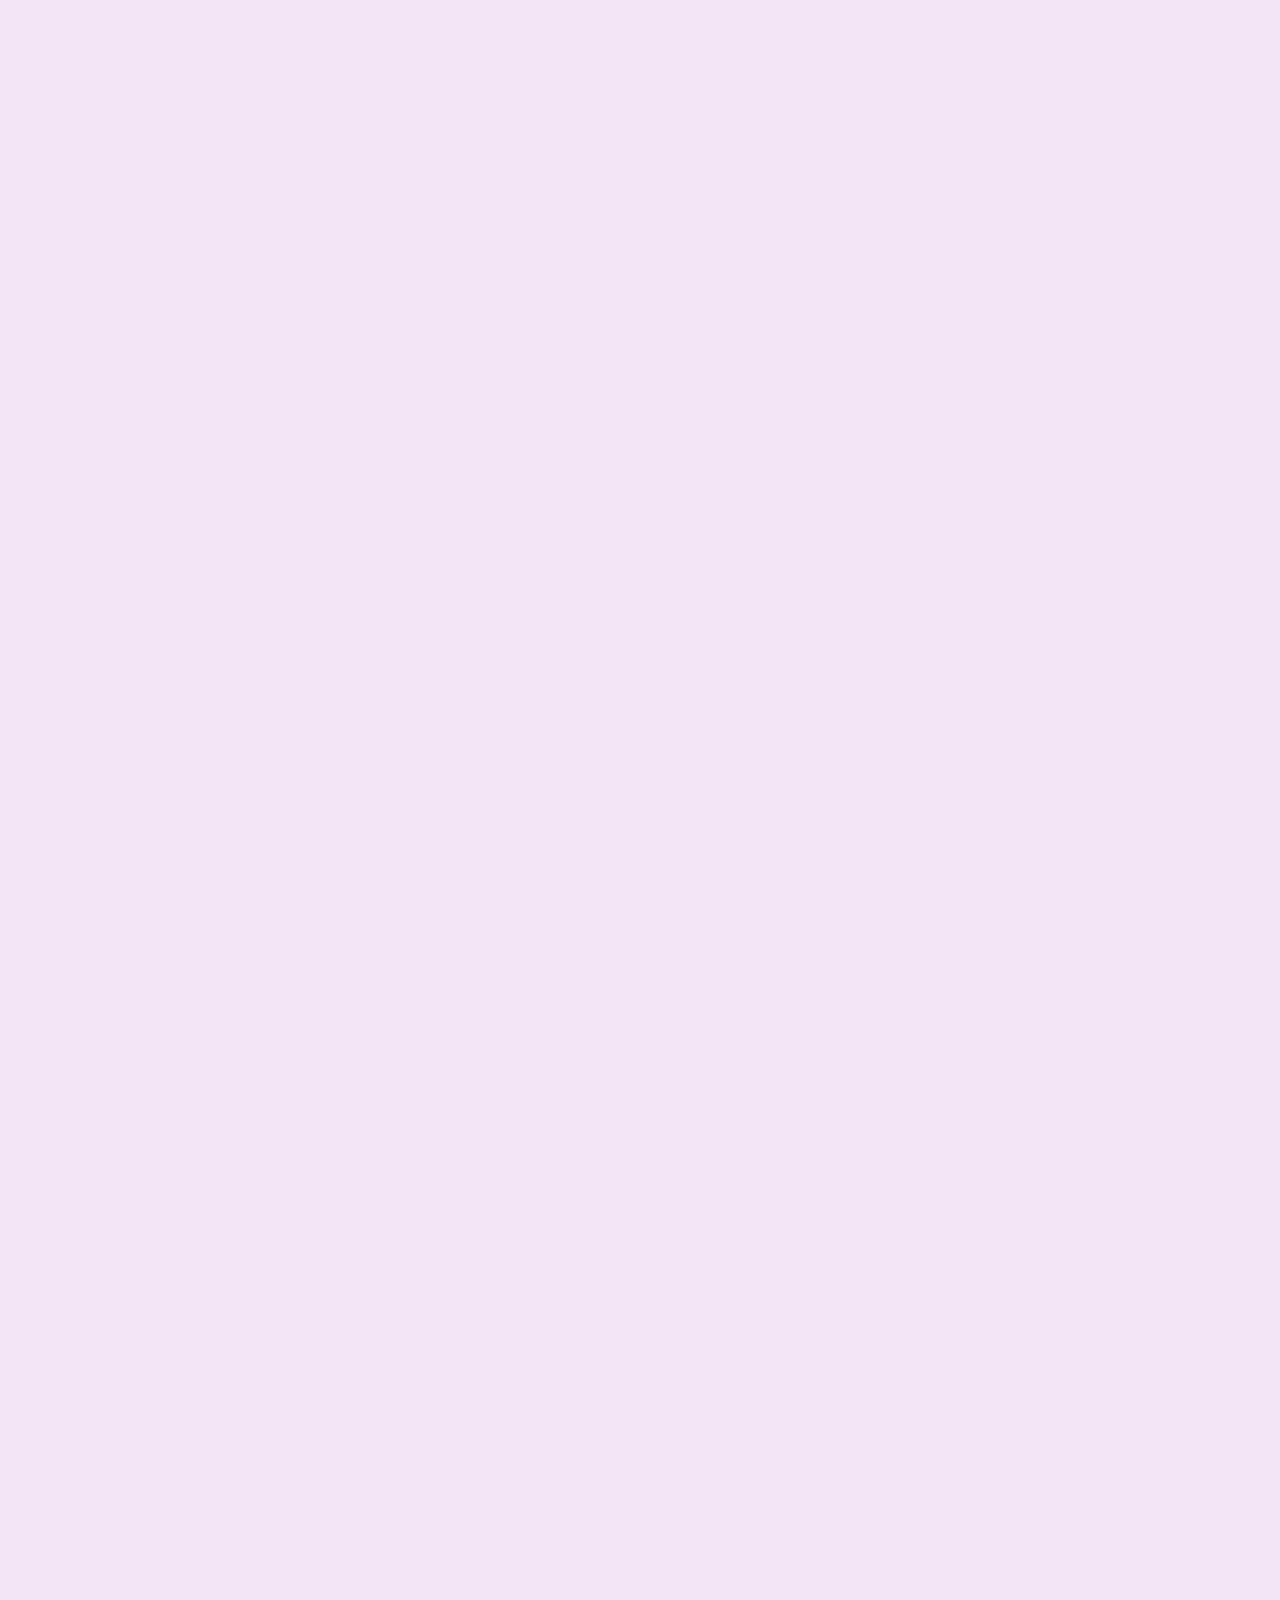
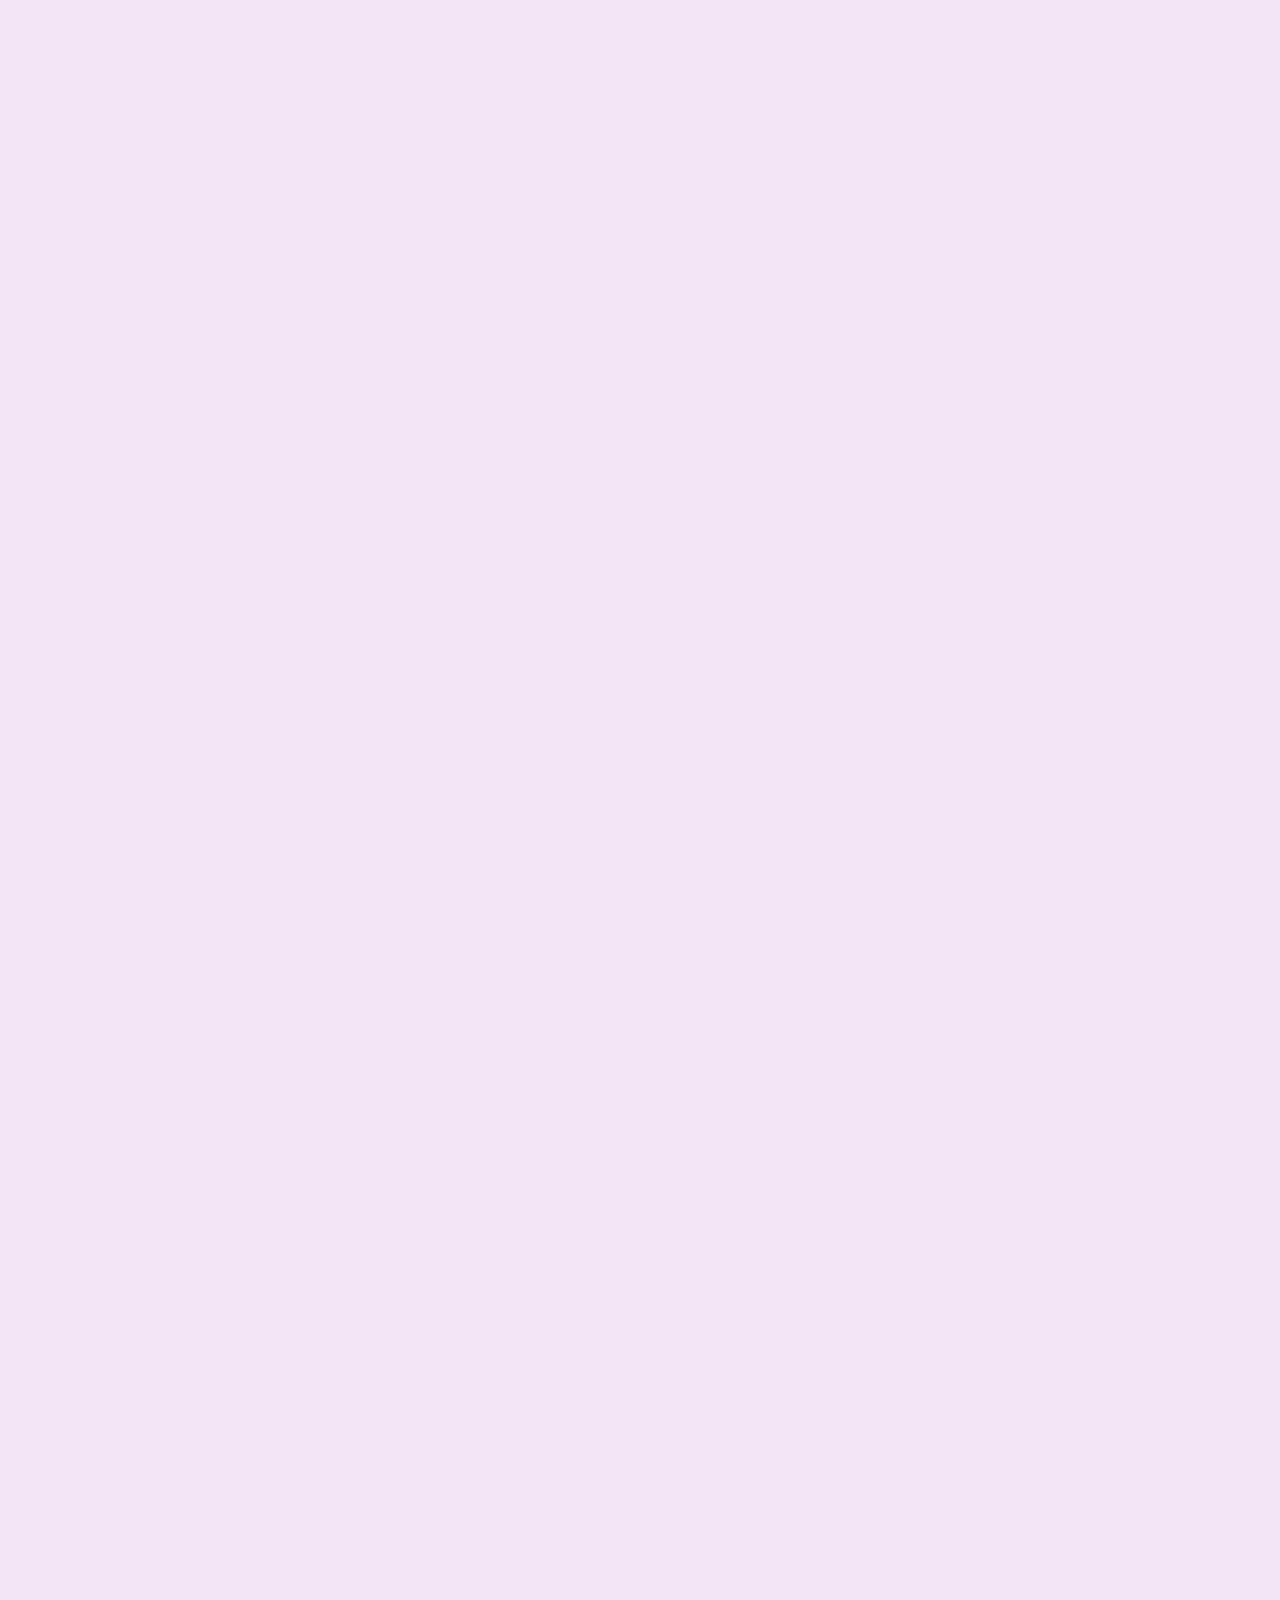
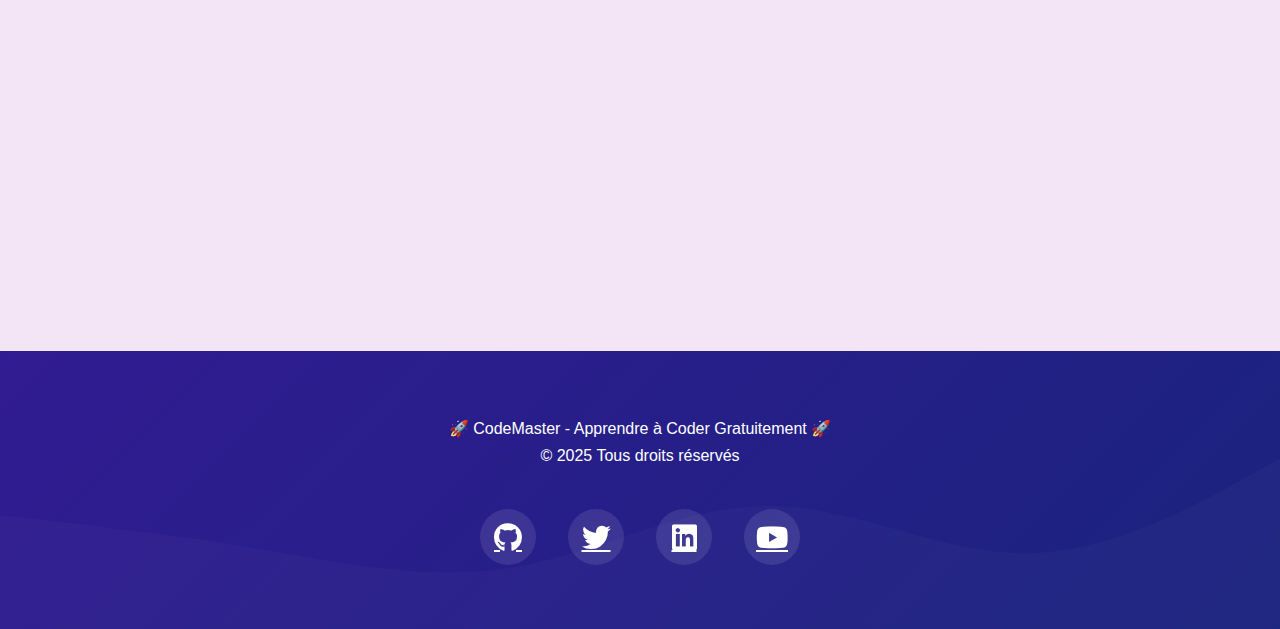
==== commit 438be772: "change_css" ====
--- a/index.html
+++ b/index.html
@@ -57,6 +57,7 @@
         <section id="langages" class="chapter">
             <h2><i class="fas fa-globe"></i> Langages de Programmation</h2>
             <p>Découvrez nos tutoriels complets pour maîtriser les langages de programmation les plus populaires.</p>
+            <p class="comin_soon">Disponible dans la prochaine mise à jour</p>
 
             <div class="cards-grid">
                 <!-- Python -->
@@ -161,7 +162,7 @@
         <section id="frameworks" class="chapter">
             <h2><i class="fas fa-cubes"></i> Frameworks Populaires</h2>
             <p>Apprenez à utiliser les frameworks qui accélèrent votre développement.</p>
-
+            <p class="comin_soon">Quelques frameworks seront disponibles lors de la prochaine mise à jour</p>
             <div class="cards-grid">
                 <!-- React -->
                 <div class="card">
@@ -265,7 +266,7 @@
         <section id="outils" class="chapter">
             <h2><i class="fas fa-tools"></i> Outils Essentiels</h2>
             <p>Maîtrisez les outils indispensables pour tout développeur moderne.</p>
-
+            <p class="comin_soon">Indisponible</p>
             <div class="cards-grid">
                 <!-- Git -->
                 <div class="card">
@@ -352,7 +353,7 @@
         <section id="ressources" class="chapter">
             <h2><i class="fas fa-book"></i> Ressources Complémentaires</h2>
             <p>Améliorez vos compétences avec ces ressources supplémentaires.</p>
-
+            <p class="comin_soon">Indisponible</p>
             <div class="cards-grid">
                 <!-- Algorithmes -->
                 <div class="card">
--- a/assets/styles.css
+++ b/assets/styles.css
@@ -7,10 +7,11 @@
     --success-color: #4caf50;
     --warning-color: #ffc107;
     --danger-color: #f44336;
-    --border-radius: 8px;
-    --box-shadow: 0 4px 6px rgba(0, 0, 0, 0.1);
-    --transition: all 0.3s cubic-bezier(0.25, 0.8, 0.25, 1);
-    --glow: 0 0 15px rgba(126, 87, 194, 0.5);
+    --border-radius: 12px;
+    --box-shadow: 0 6px 12px rgba(0, 0, 0, 0.1);
+    --transition: all 0.4s cubic-bezier(0.25, 0.8, 0.25, 1);
+    --glow: 0 0 20px rgba(126, 87, 194, 0.6);
+    --text-shadow: 0 2px 4px rgba(0, 0, 0, 0.1);
 }
 
 * {
@@ -21,27 +22,30 @@
 
 body {
     font-family: 'Segoe UI', Tahoma, Geneva, Verdana, sans-serif;
-    line-height: 1.6;
+    line-height: 1.7;
     background-color: var(--light-color);
     color: var(--dark-color);
     overflow-x: hidden;
+    scroll-behavior: smooth;
 }
 
 .container {
     max-width: 1200px;
     margin: 0 auto;
-    padding: 0 20px;
-}
-
-/* Header Styles */
+    padding: 0 30px;
+}
+
+/* Header Styles - Enhanced with 3D effect */
 header {
     background: linear-gradient(135deg, var(--primary-color), var(--secondary-color));
     color: white;
-    padding: 3rem 0;
+    padding: 4rem 0;
     text-align: center;
     position: relative;
     overflow: hidden;
     box-shadow: var(--box-shadow);
+    transform-style: preserve-3d;
+    perspective: 1000px;
 }
 
 header::before {
@@ -51,82 +55,99 @@
     left: 0;
     width: 100%;
     height: 100%;
-    background: radial-gradient(circle at 20% 50%, rgba(255, 255, 255, 0.1) 0%, transparent 50%);
+    background: radial-gradient(circle at 20% 50%, rgba(255, 255, 255, 0.15) 0%, transparent 70%);
+    animation: gradientShift 12s infinite alternate;
+}
+
+@keyframes gradientShift {
+    0% { transform: translateX(0) translateY(0); }
+    100% { transform: translateX(-20%) translateY(20%); }
 }
 
 header h1 {
-    font-size: 2.8rem;
-    margin-bottom: 1rem;
-    position: relative;
-    animation: fadeInDown 1s ease, glowPulse 3s infinite alternate;
+    font-size: 3.2rem;
+    margin-bottom: 1.5rem;
+    position: relative;
+    animation: fadeInDown 0.8s ease, glowPulse 4s infinite alternate;
+    text-shadow: 0 4px 8px rgba(0, 0, 0, 0.2);
+    transform: translateZ(20px);
 }
 
 header p {
-    font-size: 1.3rem;
+    font-size: 1.4rem;
     max-width: 800px;
-    margin: 0 auto 1.5rem;
+    margin: 0 auto 2rem;
     position: relative;
     animation: fadeInUp 1s ease;
+    transform: translateZ(10px);
+    opacity: 0.9;
 }
 
 .header-icons {
-    margin-top: 2rem;
+    margin-top: 2.5rem;
     display: flex;
     justify-content: center;
-    gap: 2rem;
+    gap: 2.5rem;
     animation: fadeIn 1.5s ease;
+    transform-style: preserve-3d;
 }
 
 .header-icons i {
-    font-size: 2.5rem;
-    color: rgba(255, 255, 255, 0.8);
-    transition: all 0.4s ease;
-    text-shadow: 0 0 10px rgba(255, 255, 255, 0.3);
+    font-size: 2.8rem;
+    color: rgba(255, 255, 255, 0.85);
+    transition: all 0.5s cubic-bezier(0.175, 0.885, 0.32, 1.275);
+    text-shadow: 0 0 15px rgba(255, 255, 255, 0.4);
+    transform: translateZ(30px);
 }
 
 .header-icons i:hover {
     color: white;
-    transform: translateY(-5px) scale(1.2);
-    text-shadow: 0 0 20px white;
-}
-
-/* Navigation */
+    transform: translateY(-8px) scale(1.3) rotate(10deg);
+    text-shadow: 0 0 25px white, 0 0 15px var(--accent-color);
+    filter: drop-shadow(0 5px 15px rgba(255, 152, 0, 0.6));
+}
+
+/* Navigation - Enhanced with 3D tilt effect */
 nav {
     background-color: white;
-    box-shadow: var(--box-shadow);
+    box-shadow: 0 8px 20px rgba(0, 0, 0, 0.1);
     position: sticky;
     top: 0;
     z-index: 100;
+    transform-style: preserve-3d;
 }
 
 nav ul {
     display: flex;
     justify-content: center;
     list-style: none;
-    padding: 1.2rem 0;
+    padding: 1.5rem 0;
 }
 
 nav li {
-    margin: 0 1.5rem;
-    position: relative;
+    margin: 0 1.8rem;
+    position: relative;
+    perspective: 1000px;
 }
 
 nav a {
     text-decoration: none;
     color: var(--dark-color);
     font-weight: 600;
-    padding: 0.6rem 1.2rem;
+    padding: 0.8rem 1.5rem;
     border-radius: var(--border-radius);
     transition: var(--transition);
     position: relative;
     display: inline-block;
+    transform-style: preserve-3d;
 }
 
 nav a:hover {
     color: var(--primary-color);
-}
-
-nav a::before {
+    transform: translateY(-3px) rotateX(10deg);
+}
+
+nav a::before, nav a::after {
     content: '';
     position: absolute;
     bottom: -5px;
@@ -136,76 +157,88 @@
     background: var(--primary-color);
     transform: scaleX(0);
     transform-origin: right;
-    transition: transform 0.4s ease;
-}
-
-nav a:hover::before {
+    transition: transform 0.6s cubic-bezier(0.165, 0.84, 0.44, 1);
+}
+
+nav a::after {
+    bottom: -8px;
+    opacity: 0.5;
+    transition-delay: 0.1s;
+}
+
+nav a:hover::before, nav a:hover::after {
     transform: scaleX(1);
     transform-origin: left;
 }
 
-/* Main Content */
+/* Main Content - Enhanced with parallax effect */
 main {
-    padding: 3rem 0;
+    padding: 4rem 0;
+    transform-style: preserve-3d;
 }
 
 .chapter {
     background-color: white;
     border-radius: var(--border-radius);
     box-shadow: var(--box-shadow);
-    padding: 2.5rem;
-    margin-bottom: 3rem;
+    padding: 3rem;
+    margin-bottom: 4rem;
     transition: var(--transition);
-    border-left: 5px solid var(--primary-color);
+    border-left: 6px solid var(--primary-color);
     position: relative;
     overflow: hidden;
-}
-
-.chapter::after {
+    transform-style: preserve-3d;
+}
+
+.chapter::before {
     content: '';
     position: absolute;
     top: 0;
     left: 0;
     width: 100%;
     height: 100%;
-    background: linear-gradient(135deg, rgba(126, 87, 194, 0.05) 0%, transparent 100%);
+    background: linear-gradient(135deg, rgba(126, 87, 194, 0.08) 0%, transparent 100%);
     pointer-events: none;
+    transform: translateZ(-1px);
 }
 
 .chapter:hover {
-    transform: translateY(-10px);
-    box-shadow: 0 15px 30px rgba(0, 0, 0, 0.15);
+    transform: translateY(-12px) rotateX(1deg);
+    box-shadow: 0 20px 40px rgba(0, 0, 0, 0.2);
 }
 
 .chapter h2 {
     color: var(--primary-color);
-    margin-bottom: 2rem;
-    font-size: 2rem;
+    margin-bottom: 2.5rem;
+    font-size: 2.2rem;
     display: flex;
     align-items: center;
-    gap: 1rem;
-    position: relative;
+    gap: 1.2rem;
+    position: relative;
+    transform: translateZ(20px);
 }
 
 .chapter h2::after {
     content: '';
     flex: 1;
-    height: 2px;
+    height: 3px;
     background: linear-gradient(to right, var(--primary-color), transparent);
-    margin-left: 1rem;
-}
-
-.chapter h2 i {
-    color: var(--primary-color);
-    font-size: 1.8rem;
-}
-
-/* Cards Grid */
+    margin-left: 1.5rem;
+    animation: lineExpand 1s ease-out;
+}
+
+@keyframes lineExpand {
+    from { width: 0; }
+    to { width: 100%; }
+}
+
+/* Cards Grid - Enhanced with 3D flip effect */
 .cards-grid {
     display: grid;
-    grid-template-columns: repeat(auto-fill, minmax(300px, 1fr));
-    gap: 2rem;
-    margin-top: 2.5rem;
+    grid-template-columns: repeat(auto-fill, minmax(320px, 1fr));
+    gap: 2.5rem;
+    margin-top: 3rem;
+    perspective: 2000px;
 }
 
 .card {
@@ -214,8 +247,9 @@
     box-shadow: var(--box-shadow);
     overflow: hidden;
     transition: var(--transition);
-    border-top: 5px solid var(--primary-color);
-    position: relative;
+    border-top: 6px solid var(--primary-color);
+    position: relative;
+    transform-style: preserve-3d;
 }
 
 .card::before {
@@ -225,24 +259,26 @@
     left: 0;
     width: 100%;
     height: 100%;
-    background: linear-gradient(135deg, rgba(126, 87, 194, 0.05) 0%, transparent 100%);
+    background: linear-gradient(135deg, rgba(126, 87, 194, 0.1) 0%, transparent 100%);
     pointer-events: none;
+    transform: translateZ(-1px);
 }
 
 .card:hover {
-    transform: translateY(-10px);
-    box-shadow: 0 15px 30px rgba(0, 0, 0, 0.2);
+    transform: translateY(-15px) rotateY(5deg);
+    box-shadow: 0 25px 50px rgba(0, 0, 0, 0.25);
 }
 
 .card-header {
-    padding: 1.8rem;
+    padding: 2rem;
     background: var(--primary-color);
     color: white;
     display: flex;
     align-items: center;
-    gap: 1.2rem;
+    gap: 1.5rem;
     position: relative;
     overflow: hidden;
+    transform-style: preserve-3d;
 }
 
 .card-header::before {
@@ -252,145 +288,87 @@
     left: -50%;
     width: 200%;
     height: 200%;
-    background: linear-gradient(45deg, transparent, rgba(255, 255, 255, 0.1), transparent);
+    background: linear-gradient(45deg, transparent, rgba(255, 255, 255, 0.15), transparent);
     transform: rotate(45deg);
-    transition: all 0.6s ease;
+    transition: all 0.8s cubic-bezier(0.19, 1, 0.22, 1);
 }
 
 .card:hover .card-header::before {
     left: 100%;
+    animation: shine 1.5s;
 }
 
 .card-header i {
-    font-size: 2.2rem;
-    transition: all 0.4s ease;
+    font-size: 2.5rem;
+    transition: all 0.5s cubic-bezier(0.175, 0.885, 0.32, 1.275);
+    transform: translateZ(10px);
 }
 
 .card:hover .card-header i {
-    transform: rotate(15deg) scale(1.2);
+    transform: rotate(20deg) scale(1.3);
+    filter: drop-shadow(0 5px 10px rgba(0, 0, 0, 0.3));
 }
 
 .card-body {
-    padding: 1.8rem;
-    background-color: var(--card-bg-color, #fff);
-    /* Fallback pour fond */
-    border-radius: var(--card-border-radius, 0.5rem);
-    /* Cohérence visuelle */
-    box-shadow: var(--card-box-shadow, 0 2px 8px rgba(0, 0, 0, 0.1));
-    /* Profondeur */
-    transition: var(--transition, all 0.3s ease);
-    /* Transition globale */
-}
-
-.card-body:hover {
-    box-shadow: var(--card-hover-shadow, 0 4px 12px rgba(0, 0, 0, 0.15));
-    /* Effet hover */
+    padding: 2rem;
+    background-color: white;
+    transform-style: preserve-3d;
 }
 
 .card-body ul {
     list-style: none;
     padding-left: 0;
     margin: 0;
-    /* Reset des marges par défaut */
 }
 
 .card-body li {
-    margin-bottom: 1rem;
+    margin-bottom: 1.2rem;
     display: flex;
     align-items: center;
-    gap: 0.8rem;
-    transition: var(--transition, all 0.3s ease);
-    padding: 0.5rem 0.8rem;
-    border-radius: 0.3rem;
-    background-color: var(--list-item-bg, transparent);
-}
-
-.card-body li:last-child {
-    margin-bottom: 0;
-    /* Supprime la marge du dernier élément */
+    gap: 1rem;
+    transition: var(--transition);
+    padding: 0.8rem 1rem;
+    border-radius: 8px;
+    background-color: rgba(126, 87, 194, 0.05);
+    transform: translateZ(5px);
 }
 
 .card-body li:hover {
-    transform: translateX(5px);
-    background-color: var(--list-item-hover-bg, rgba(0, 0, 0, 0.03));
-    /* Feedback visuel */
-    cursor: pointer;
-    /* Indique que c'est cliquable */
+    transform: translateX(10px) scale(1.02);
+    background-color: rgba(126, 87, 194, 0.1);
+    box-shadow: 0 4px 12px rgba(126, 87, 194, 0.15);
 }
 
 .card-body li i {
-    color: var(--primary-color, #007bff);
-    /* Couleur par défaut si variable non définie */
-    font-size: 1.1rem;
+    color: var(--primary-color);
+    font-size: 1.2rem;
     flex-shrink: 0;
-    /* Empêche l'icône de se déformer */
-}
-
-/* Animation plus sophistiquée */
-@keyframes slideIn {
-    from {
-        opacity: 0;
-        transform: translateX(-10px);
-    }
-
-    to {
-        opacity: 1;
-        transform: translateX(0);
-    }
-}
-
-.card-body li {
-    animation: slideIn 0.4s ease forwards;
-}
-
-/* Stagger les animations pour les éléments de liste */
-.card-body li:nth-child(1) {
-    animation-delay: 0.1s;
-}
-
-.card-body li:nth-child(2) {
-    animation-delay: 0.2s;
-}
-
-.card-body li:nth-child(3) {
-    animation-delay: 0.3s;
-}
-
-/* Version mobile responsive */
-@media (max-width: 768px) {
-    .card-body {
-        padding: 1.2rem;
-    }
-
-    .card-body li {
-        padding: 0.4rem;
-        gap: 0.6rem;
-    }
-}
-
-/* Accessibilité : focus state */
-.card-body li:focus-visible {
-    outline: 2px solid var(--primary-color);
-    outline-offset: 2px;
-}
-
-/* Buttons */
+    transition: all 0.3s ease;
+}
+
+.card-body li:hover i {
+    transform: rotate(15deg) scale(1.2);
+    color: var(--accent-color);
+}
+
+/* Buttons - Enhanced with 3D press effect */
 .btn {
     display: inline-block;
     background-color: var(--primary-color);
     color: white;
-    padding: 1rem 2rem;
+    padding: 1.2rem 2.5rem;
     border: none;
     border-radius: 50px;
     cursor: pointer;
     font-weight: 600;
     text-decoration: none;
     transition: var(--transition);
-    margin: 1rem 0 0;
-    box-shadow: var(--box-shadow);
+    margin: 1.5rem 0 0;
+    box-shadow: 0 8px 20px rgba(126, 87, 194, 0.3);
     position: relative;
     overflow: hidden;
     z-index: 1;
+    transform-style: preserve-3d;
 }
 
 .btn::before {
@@ -400,24 +378,24 @@
     left: 0;
     width: 100%;
     height: 100%;
-    background: linear-gradient(135deg, rgba(255, 255, 255, 0.2) 0%, transparent 100%);
+    background: linear-gradient(135deg, rgba(255, 255, 255, 0.3) 0%, transparent 100%);
     z-index: -1;
     transition: var(--transition);
 }
 
 .btn:hover {
     background-color: #5e35b1;
-    transform: translateY(-5px);
-    box-shadow: 0 10px 20px rgba(0, 0, 0, 0.2);
-}
-
-.btn:hover::before {
-    transform: translateX(100%);
+    transform: translateY(-8px) scale(1.05);
+    box-shadow: 0 15px 30px rgba(126, 87, 194, 0.4);
+}
+
+.btn:active {
+    transform: translateY(2px) scale(0.98);
 }
 
 .btn-outline {
     background-color: transparent;
-    border: 2px solid var(--primary-color);
+    border: 3px solid var(--primary-color);
     color: var(--primary-color);
     position: relative;
     overflow: hidden;
@@ -438,19 +416,16 @@
 .btn-outline:hover {
     color: white;
     box-shadow: var(--glow);
-}
-
-.btn-outline:hover::before {
-    left: 0;
-}
-
-/* Footer */
+    border-color: transparent;
+}
+
+/* Footer - Enhanced with wave effect */
 footer {
     background: linear-gradient(135deg, var(--dark-color), #1a237e);
     color: white;
     text-align: center;
-    padding: 3rem 0;
-    margin-top: 3rem;
+    padding: 4rem 0;
+    margin-top: 4rem;
     position: relative;
     overflow: hidden;
 }
@@ -462,35 +437,40 @@
     left: 0;
     width: 100%;
     height: 100%;
-    background: url('data:image/svg+xml;utf8,<svg xmlns="http://www.w3.org/2000/svg" viewBox="0 0 100 100" preserveAspectRatio="none"><path d="M0,0 L100,0 L100,100 L0,100 Z" fill="none" stroke="rgba(255,255,255,0.1)" stroke-width="2"/></svg>');
-    opacity: 0.3;
-}
-
-footer p {
-    margin-bottom: 1.5rem;
-    position: relative;
+    background: url('data:image/svg+xml;utf8,<svg xmlns="http://www.w3.org/2000/svg" viewBox="0 0 1440 320"><path fill="rgba(255,255,255,0.05)" d="M0,192L48,197.3C96,203,192,213,288,229.3C384,245,480,267,576,250.7C672,235,768,181,864,181.3C960,181,1056,235,1152,234.7C1248,235,1344,181,1392,154.7L1440,128L1440,320L1392,320C1344,320,1248,320,1152,320C1056,320,960,320,864,320C768,320,672,320,576,320C480,320,384,320,288,320C192,320,96,320,48,320L0,320Z"></path></svg>');
+    background-size: cover;
+    background-position: bottom;
+    opacity: 0.5;
+    animation: wave 12s linear infinite;
+}
+
+@keyframes wave {
+    0% { background-position-x: 0; }
+    100% { background-position-x: 1440px; }
 }
 
 .social-links {
     display: flex;
     justify-content: center;
-    gap: 1.5rem;
-    margin-top: 2rem;
+    gap: 2rem;
+    margin-top: 2.5rem;
+    transform-style: preserve-3d;
 }
 
 .social-links a {
     color: white;
-    font-size: 1.6rem;
-    transition: all 0.4s cubic-bezier(0.175, 0.885, 0.32, 1.275);
-    width: 48px;
-    height: 48px;
+    font-size: 1.8rem;
+    transition: all 0.5s cubic-bezier(0.175, 0.885, 0.32, 1.275);
+    width: 56px;
+    height: 56px;
     border-radius: 50%;
     display: flex;
     align-items: center;
     justify-content: center;
-    background: rgba(255, 255, 255, 0.08);
+    background: rgba(255, 255, 255, 0.1);
     position: relative;
     overflow: hidden;
+    transform: translateZ(20px);
 }
 
 .social-links a::before {
@@ -503,14 +483,14 @@
     background: linear-gradient(45deg, var(--primary-color), var(--secondary-color));
     z-index: -1;
     opacity: 0;
-    transition: opacity 0.3s ease;
+    transition: opacity 0.4s ease;
 }
 
 .social-links a:hover {
     color: white;
-    transform: translateY(-3px) scale(1.15);
+    transform: translateY(-8px) scale(1.2) rotate(10deg);
     background: transparent;
-    box-shadow: 0 8px 20px rgba(126, 87, 194, 0.3);
+    box-shadow: 0 12px 25px rgba(126, 87, 194, 0.4);
 }
 
 .social-links a:hover::before {
@@ -518,142 +498,235 @@
 }
 
 .social-links a:hover i {
-    transform: scale(1.1);
-}
-
-.social-links a i {
-    transition: transform 0.3s ease;
-}
-
-/* Dark Mode Toggle */
+    transform: scale(1.2);
+    filter: drop-shadow(0 2px 5px rgba(0, 0, 0, 0.3));
+}
+
+/* Dark Mode Toggle - Enhanced with glow */
 .dark-mode-toggle {
     position: fixed;
-    bottom: 2rem;
-    right: 2rem;
+    bottom: 2.5rem;
+    right: 2.5rem;
     background-color: var(--primary-color);
     color: white;
-    width: 60px;
-    height: 60px;
+    width: 70px;
+    height: 70px;
     border-radius: 50%;
     display: flex;
     align-items: center;
     justify-content: center;
     cursor: pointer;
-    box-shadow: 0 5px 20px rgba(0, 0, 0, 0.3);
+    box-shadow: 0 8px 25px rgba(126, 87, 194, 0.4);
     z-index: 100;
     transition: var(--transition);
+    transform-style: preserve-3d;
+}
+
+.dark-mode-toggle::before {
+    content: '';
+    position: absolute;
+    width: 100%;
+    height: 100%;
+    border-radius: 50%;
+    background: var(--primary-color);
+    z-index: -1;
+    animation: pulseGlow 3s infinite;
 }
 
 .dark-mode-toggle:hover {
-    transform: scale(1.1) rotate(30deg);
-    box-shadow: 0 8px 25px rgba(0, 0, 0, 0.4);
+    transform: scale(1.15) rotate(45deg);
+    box-shadow: 0 12px 30px rgba(126, 87, 194, 0.6);
 }
 
 .dark-mode-toggle i {
-    font-size: 1.5rem;
+    font-size: 1.8rem;
     transition: var(--transition);
 }
 
-/* Animations */
+@keyframes pulseGlow {
+    0%, 100% { transform: scale(1); opacity: 0.7; }
+    50% { transform: scale(1.2); opacity: 0.3; }
+}
+
+/* Animations - Enhanced */
 @keyframes fadeIn {
-    from {
+    from { opacity: 0; }
+    to { opacity: 1; }
+}
+
+@keyframes fadeInDown {
+    from { 
         opacity: 0;
-    }
-
-    to {
+        transform: translateY(-40px) rotateX(-15deg);
+    }
+    to { 
         opacity: 1;
-    }
-}
-
-@keyframes fadeInDown {
-    from {
+        transform: translateY(0) rotateX(0);
+    }
+}
+
+@keyframes fadeInUp {
+    from { 
         opacity: 0;
-        transform: translateY(-30px);
-    }
-
-    to {
+        transform: translateY(40px) rotateX(15deg);
+    }
+    to { 
         opacity: 1;
-        transform: translateY(0);
-    }
-}
-
-@keyframes fadeInUp {
-    from {
-        opacity: 0;
-        transform: translateY(30px);
-    }
-
-    to {
-        opacity: 1;
-        transform: translateY(0);
+        transform: translateY(0) rotateX(0);
     }
 }
 
 @keyframes glowPulse {
-    0% {
-        text-shadow: 0 0 10px rgba(255, 255, 255, 0.3);
-    }
-
-    100% {
-        text-shadow: 0 0 20px rgba(255, 255, 255, 0.7);
+    0% { 
+        text-shadow: 0 0 15px rgba(255, 255, 255, 0.4);
+    }
+    100% { 
+        text-shadow: 0 0 25px rgba(255, 255, 255, 0.8), 0 0 15px var(--accent-color);
     }
 }
 
 @keyframes float {
-    0% {
-        transform: translateY(0px);
-    }
-
-    50% {
-        transform: translateY(-10px);
-    }
-
-    100% {
-        transform: translateY(0px);
-    }
-}
-
-/* Responsive Design */
+    0%, 100% { transform: translateY(0) rotate(0); }
+    50% { transform: translateY(-15px) rotate(5deg); }
+}
+
+@keyframes shine {
+    0% { left: -100%; }
+    20% { left: 100%; }
+    100% { left: 100%; }
+}
+
+/* Responsive Design - Enhanced */
+@media (max-width: 1200px) {
+    .container {
+        padding: 0 25px;
+    }
+    
+    header h1 {
+        font-size: 2.8rem;
+    }
+    
+    .cards-grid {
+        grid-template-columns: repeat(auto-fill, minmax(280px, 1fr));
+    }
+}
+
 @media (max-width: 992px) {
+    header {
+        padding: 3.5rem 0;
+    }
+    
+    header h1 {
+        font-size: 2.5rem;
+    }
+    
+    header p {
+        font-size: 1.3rem;
+    }
+    
+    .chapter {
+        padding: 2.5rem;
+    }
+    
+    .social-links a {
+        width: 50px;
+        height: 50px;
+        font-size: 1.6rem;
+    }
+}
+
+@media (max-width: 768px) {
+    header {
+        padding: 3rem 0;
+    }
+    
     header h1 {
         font-size: 2.2rem;
     }
-}
-
-@media (max-width: 768px) {
+    
+    header p {
+        font-size: 1.2rem;
+    }
+    
+    .header-icons i {
+        font-size: 2.2rem;
+    }
+    
+    nav ul {
+        flex-wrap: wrap;
+        padding: 1rem;
+    }
+    
+    nav li {
+        margin: 0.5rem 1rem;
+    }
+    
+    .cards-grid {
+        grid-template-columns: 1fr;
+        gap: 2rem;
+    }
+    
+    .chapter {
+        padding: 2rem;
+    }
+    
+    .btn {
+        padding: 1rem 2rem;
+    }
+    
+    .dark-mode-toggle {
+        width: 60px;
+        height: 60px;
+        bottom: 2rem;
+        right: 2rem;
+    }
+}
+
+@media (max-width: 576px) {
+    .container {
+        padding: 0 20px;
+    }
+    
     header h1 {
-        font-size: 1.8rem;
-    }
-
+        font-size: 2rem;
+    }
+    
     header p {
         font-size: 1.1rem;
     }
-
-    nav ul {
-        flex-wrap: wrap;
-        padding: 0.8rem;
-    }
-
-    nav li {
-        margin: 0.5rem;
-    }
-
-    .cards-grid {
-        grid-template-columns: 1fr;
-    }
-}
-
-@media (max-width: 576px) {
-    header h1 {
-        font-size: 1.6rem;
-    }
-
+    
+    .header-icons {
+        gap: 1.8rem;
+    }
+    
     .header-icons i {
+        font-size: 2rem;
+    }
+    
+    nav a {
+        padding: 0.6rem 1rem;
+    }
+    
+    .chapter {
+        padding: 1.8rem;
+    }
+    
+    .chapter h2 {
         font-size: 1.8rem;
     }
-}
-
-/* Dark Mode Styles */
+    
+    .social-links {
+        gap: 1.5rem;
+    }
+    
+    .social-links a {
+        width: 45px;
+        height: 45px;
+        font-size: 1.4rem;
+    }
+}
+
+/* Dark Mode Styles - Enhanced */
 body.dark-mode {
     background-color: #0a0433;
     color: #d1c4e9;
@@ -665,7 +738,7 @@
 
 body.dark-mode nav {
     background-color: #1a237e;
-    box-shadow: 0 2px 10px rgba(0, 0, 0, 0.5);
+    box-shadow: 0 8px 20px rgba(0, 0, 0, 0.4);
 }
 
 body.dark-mode nav a {
@@ -680,7 +753,7 @@
 body.dark-mode .card {
     background-color: #1a237e;
     color: #d1c4e9;
-    box-shadow: 0 4px 6px rgba(0, 0, 0, 0.3);
+    box-shadow: 0 10px 20px rgba(0, 0, 0, 0.3);
 }
 
 body.dark-mode .card-header {
@@ -695,42 +768,43 @@
     color: #b39ddb;
 }
 
-
-
-
-
-
-
-
-
-/* section temporaire  */
-
-/* Base Styles */
+body.dark-mode .btn-outline {
+    border-color: #b39ddb;
+    color: #b39ddb;
+}
+
+body.dark-mode .btn-outline:hover {
+    color: #0a0433;
+}
+
+/* Language Notice - Enhanced 3D effect */
 .language-notice {
     display: flex;
     justify-content: center;
     align-items: center;
-    min-height: 100px;
-    padding: 1rem;
+    min-height: 120px;
+    padding: 1.5rem;
     perspective: 1000px;
+    transform-style: preserve-3d;
 }
 
 .notice-container {
     position: relative;
     display: flex;
-    gap: 1.2rem;
-    padding: 1.5rem;
-    border-radius: 12px;
+    gap: 1.5rem;
+    padding: 2rem;
+    border-radius: var(--border-radius);
     background: linear-gradient(135deg, #fff8e6 0%, #fff3d1 100%);
-    border-left: 5px solid #ffc107;
-    margin: 2rem auto;
+    border-left: 6px solid var(--warning-color);
+    margin: 3rem auto;
     align-items: center;
-    max-width: 650px;
+    max-width: 700px;
     width: 90%;
-    box-shadow: 0 4px 15px rgba(0,0,0,0.08);
-    transform-style: preserve-3d;
-    animation: floatIn 0.6s cubic-bezier(0.25, 0.46, 0.45, 0.94) both;
+    box-shadow: 0 8px 25px rgba(0,0,0,0.1);
+    transform-style: preserve-3d;
+    animation: floatIn 0.8s cubic-bezier(0.25, 0.46, 0.45, 0.94) both;
     overflow: hidden;
+    transform: translateZ(10px);
 }
 
 .notice-container::before {
@@ -740,37 +814,39 @@
     left: 0;
     width: 100%;
     height: 100%;
-    background: linear-gradient(90deg, transparent, rgba(255,255,255,0.3), transparent);
+    background: linear-gradient(90deg, transparent, rgba(255,255,255,0.4), transparent);
     transform: translateX(-100%);
 }
 
 .notice-container:hover::before {
-    animation: shine 1.5s infinite;
+    animation: shine 1.8s infinite;
 }
 
 .notice-icon {
-    font-size: 2rem;
+    font-size: 2.5rem;
     flex-shrink: 0;
-    animation: bounce 2s infinite;
-    filter: drop-shadow(0 2px 4px rgba(0,0,0,0.1));
+    animation: bounce 2s infinite, rotate 8s infinite linear;
+    filter: drop-shadow(0 4px 8px rgba(0,0,0,0.15));
+    transform: translateZ(20px);
 }
 
 .notice-content {
     flex: 1;
-    animation: textIn 0.8s 0.2s both;
+    animation: textIn 1s 0.3s both;
+    transform: translateZ(15px);
 }
 
 .notice-title {
-    margin: 0 0 0.8rem 0;
-    font-size: 1.3rem;
+    margin: 0 0 1rem 0;
+    font-size: 1.5rem;
     color: #d4a017;
-    text-shadow: 0 1px 2px rgba(0,0,0,0.05);
+    text-shadow: var(--text-shadow);
 }
 
 .notice-message {
     margin: 0;
-    font-size: 1rem;
-    line-height: 1.6;
+    font-size: 1.1rem;
+    line-height: 1.7;
     color: #5c4b00;
     opacity: 0.9;
 }
@@ -778,117 +854,230 @@
 .js-highlight {
     position: relative;
     background-color: #fff3bf;
-    padding: 0.3rem 0.6rem;
-    border-radius: 6px;
+    padding: 0.4rem 0.8rem;
+    border-radius: 8px;
     font-weight: bold;
     color: #b08c00;
     display: inline-block;
     animation: pulse 2s infinite;
+    transform: translateZ(5px);
 }
 
 .js-highlight::after {
     content: '';
     position: absolute;
-    top: -3px;
-    left: -3px;
-    right: -3px;
-    bottom: -3px;
-    border: 2px solid #ffc107;
-    border-radius: 8px;
+    top: -4px;
+    left: -4px;
+    right: -4px;
+    bottom: -4px;
+    border: 2px solid var(--warning-color);
+    border-radius: 12px;
     animation: pulseBorder 2s infinite;
     opacity: 0;
 }
 
 .notice-pulse {
     position: absolute;
-    width: 100px;
-    height: 100px;
+    width: 120px;
+    height: 120px;
     background: rgba(255, 193, 7, 0.2);
     border-radius: 50%;
     top: 50%;
-    left: -30px;
+    left: -40px;
     transform: translateY(-50%);
     animation: pulseEffect 4s infinite;
     z-index: 0;
 }
 
-/* Animations */
-@keyframes floatIn {
-    0% { 
-        opacity: 0;
-        transform: translateY(30px) rotateX(15deg);
-    }
-    100% { 
-        opacity: 1;
-        transform: translateY(0) rotateX(0);
-    }
-}
-
-@keyframes textIn {
-    from { 
-        opacity: 0;
-        transform: translateX(20px);
-    }
-    to { 
-        opacity: 1;
-        transform: translateX(0);
-    }
-}
-
-@keyframes bounce {
-    0%, 100% { transform: translateY(0); }
-    50% { transform: translateY(-8px); }
-}
-
-@keyframes pulse {
-    0%, 100% { transform: scale(1); }
-    50% { transform: scale(1.05); }
-}
-
-@keyframes pulseBorder {
-    0%, 100% { 
-        opacity: 0;
-        transform: scale(1);
-    }
-    50% { 
-        opacity: 0.7;
-        transform: scale(1.05);
-    }
-}
-
-@keyframes pulseEffect {
-    0% { 
-        transform: translateY(-50%) scale(0.8);
-        opacity: 0.5;
-    }
-    70% { 
-        transform: translateY(-50%) scale(1.5);
-        opacity: 0;
-    }
-    100% { 
-        opacity: 0;
-    }
-}
-
-@keyframes shine {
-    100% {
-        transform: translateX(100%);
-    }
-}
-
-/* Responsive */
+/* New Animations */
+@keyframes rotate {
+    from { transform: rotate(0); }
+    to { transform: rotate(360deg); }
+}
+
+@keyframes tilt {
+    0%, 100% { transform: rotate(0); }
+    25% { transform: rotate(2deg); }
+    75% { transform: rotate(-2deg); }
+}
+
+/* Responsive for Notice */
 @media (max-width: 768px) {
     .notice-container {
         flex-direction: column;
         text-align: center;
-        padding: 1.2rem;
+        padding: 1.8rem;
     }
     
     .notice-icon {
-        margin-bottom: 0.5rem;
+        margin-bottom: 1rem;
+        font-size: 2.2rem;
+    }
+    
+    .notice-title {
+        font-size: 1.3rem;
+    }
+    
+    .notice-message {
+        font-size: 1rem;
     }
     
     .notice-pulse {
         display: none;
     }
+}
+
+
+
+
+
+
+
+
+
+
+
+
+
+
+
+
+
+
+
+
+
+
+
+
+
+
+
+
+
+
+
+
+.comin_soon {
+    font-size: 1.25rem;
+    font-weight: 800;
+    color: #fff;
+    text-align: center;
+    background: linear-gradient(135deg, #ff0000, #c50000);
+    padding: 1rem 2.5rem;
+    border-radius: 50px;
+    box-shadow: 0 6px 15px rgba(197, 0, 0, 0.4), 
+                0 0 0 2px #fff, 
+                0 0 0 4px #ff0000;
+    margin: 1.5rem auto;
+    text-transform: uppercase;
+    letter-spacing: 2px;
+    position: relative;
+    overflow: hidden;
+    z-index: 1;
+    cursor: pointer;
+    transition: all 0.5s cubic-bezier(0.19, 1, 0.22, 1);
+    transform-style: preserve-3d;
+    perspective: 500px;
+    max-width: max-content;
+    text-shadow: 0 2px 4px rgba(0, 0, 0, 0.3);
+}
+
+.comin_soon::before {
+    content: '';
+    position: absolute;
+    top: 0;
+    left: -100%;
+    width: 100%;
+    height: 100%;
+    background: linear-gradient(90deg, 
+                transparent, 
+                rgba(255, 255, 255, 0.2), 
+                transparent);
+    transition: all 0.8s cubic-bezier(0.19, 1, 0.22, 1);
+    z-index: -1;
+}
+
+.comin_soon::after {
+    content: '';
+    position: absolute;
+    top: -5px;
+    left: -5px;
+    right: -5px;
+    bottom: -5px;
+    border-radius: 55px;
+    border: 2px dashed rgba(255, 255, 255, 0.4);
+    animation: rotateBorder 20s linear infinite;
+    z-index: -1;
+    pointer-events: none;
+}
+
+.comin_soon:hover {
+    background: linear-gradient(135deg, #c50000, #8a0000);
+    transform: translateY(-5px) scale(1.05);
+    box-shadow: 0 12px 25px rgba(197, 0, 0, 0.6), 
+                0 0 0 2px #fff, 
+                0 0 0 4px #ff0000;
+    letter-spacing: 3px;
+}
+
+.comin_soon:hover::before {
+    left: 100%;
+}
+
+.comin_soon:active {
+    transform: translateY(2px) scale(0.98);
+}
+
+/* Animation du texte */
+.comin_soon span {
+    display: inline-block;
+    transition: transform 0.3s ease;
+}
+
+.comin_soon:hover span {
+    animation: textBounce 0.8s ease;
+}
+
+/* Effet de particules */
+.comin_soon .particle {
+    position: absolute;
+    background-color: rgba(255, 255, 255, 0.7);
+    border-radius: 50%;
+    pointer-events: none;
+    animation: particlePop 1s ease-out forwards;
+}
+
+@keyframes rotateBorder {
+    from { transform: rotate(0deg); }
+    to { transform: rotate(360deg); }
+}
+
+@keyframes textBounce {
+    0%, 100% { transform: translateY(0); }
+    50% { transform: translateY(-8px); }
+}
+
+@keyframes particlePop {
+    0% { 
+        transform: translate(0, 0) scale(0); 
+        opacity: 1;
+    }
+    100% { 
+        transform: translate(var(--tx), var(--ty)) scale(1); 
+        opacity: 0;
+    }
+}
+
+/* Version mobile */
+@media (max-width: 768px) {
+    .comin_soon {
+        padding: 0.8rem 1.8rem;
+        font-size: 1rem;
+        margin: 1rem auto;
+    }
+    
+    .comin_soon:hover {
+        transform: translateY(-3px) scale(1.03);
+    }
 }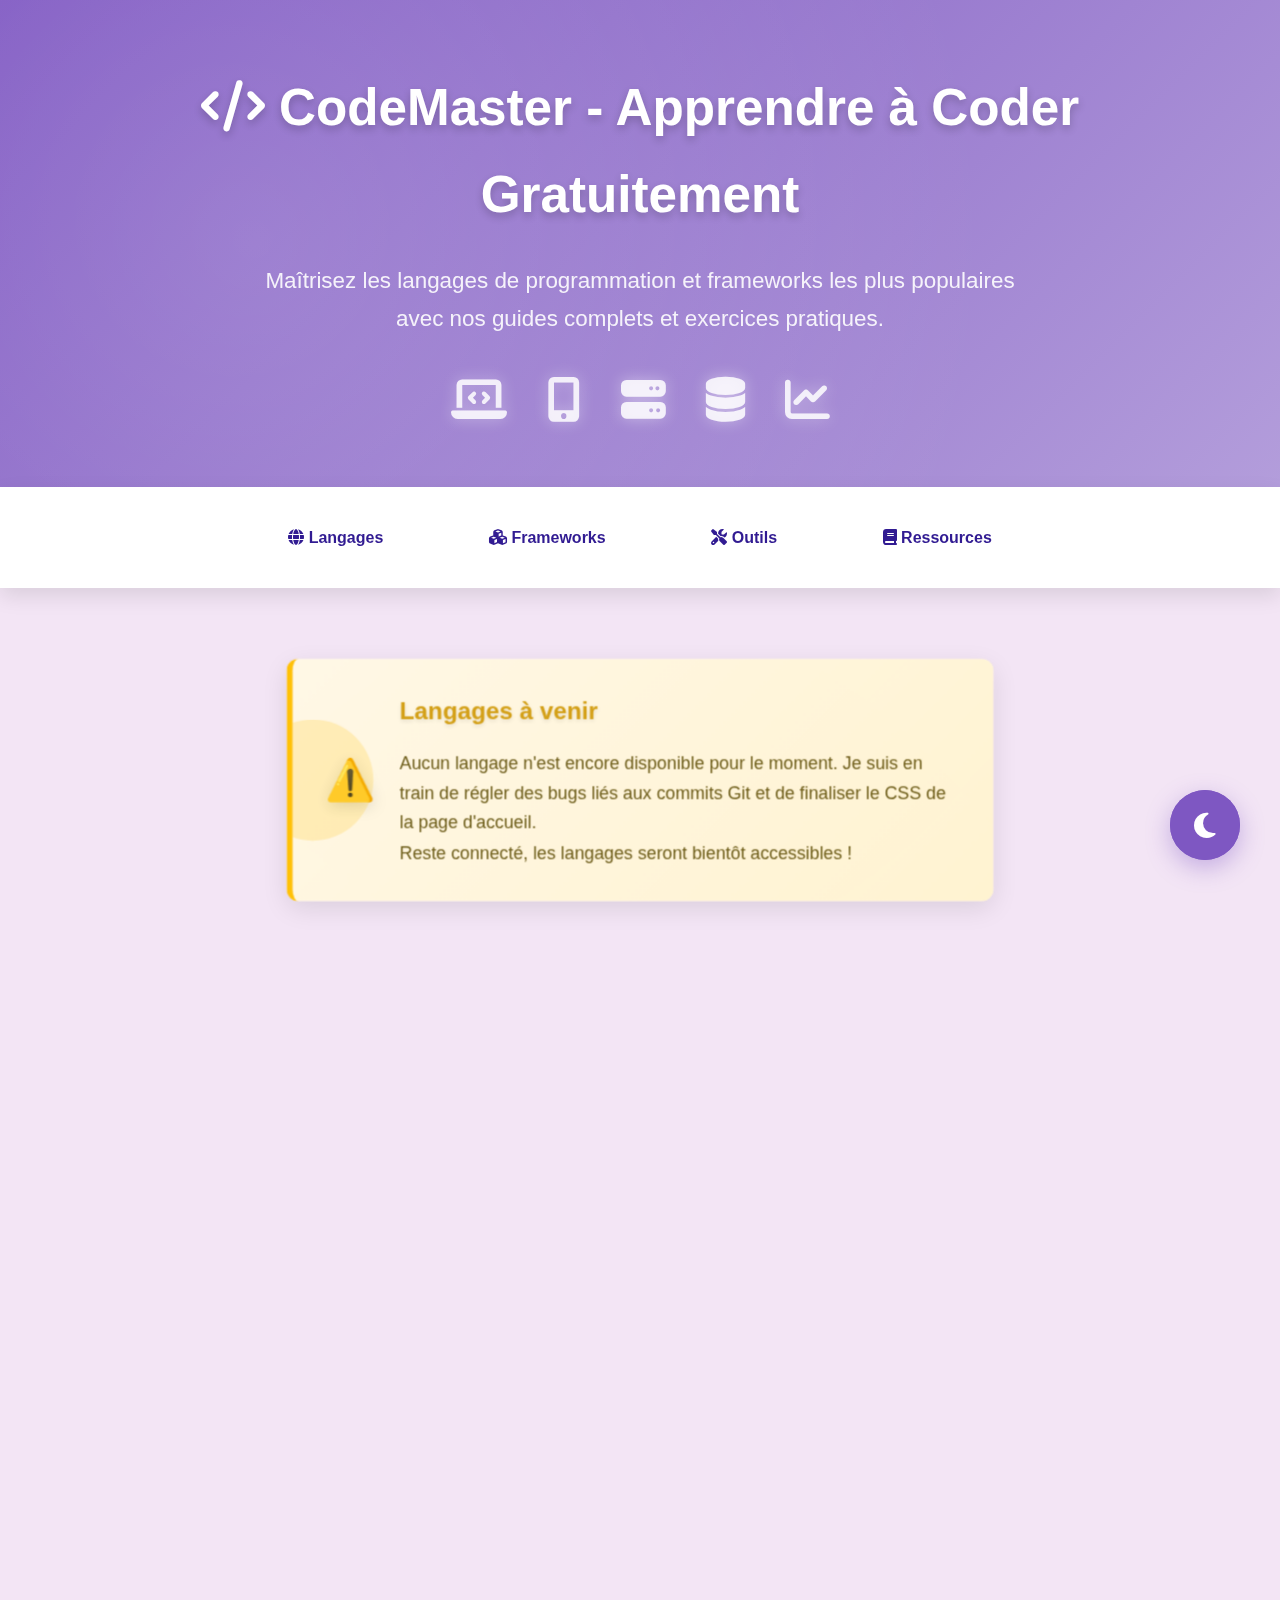
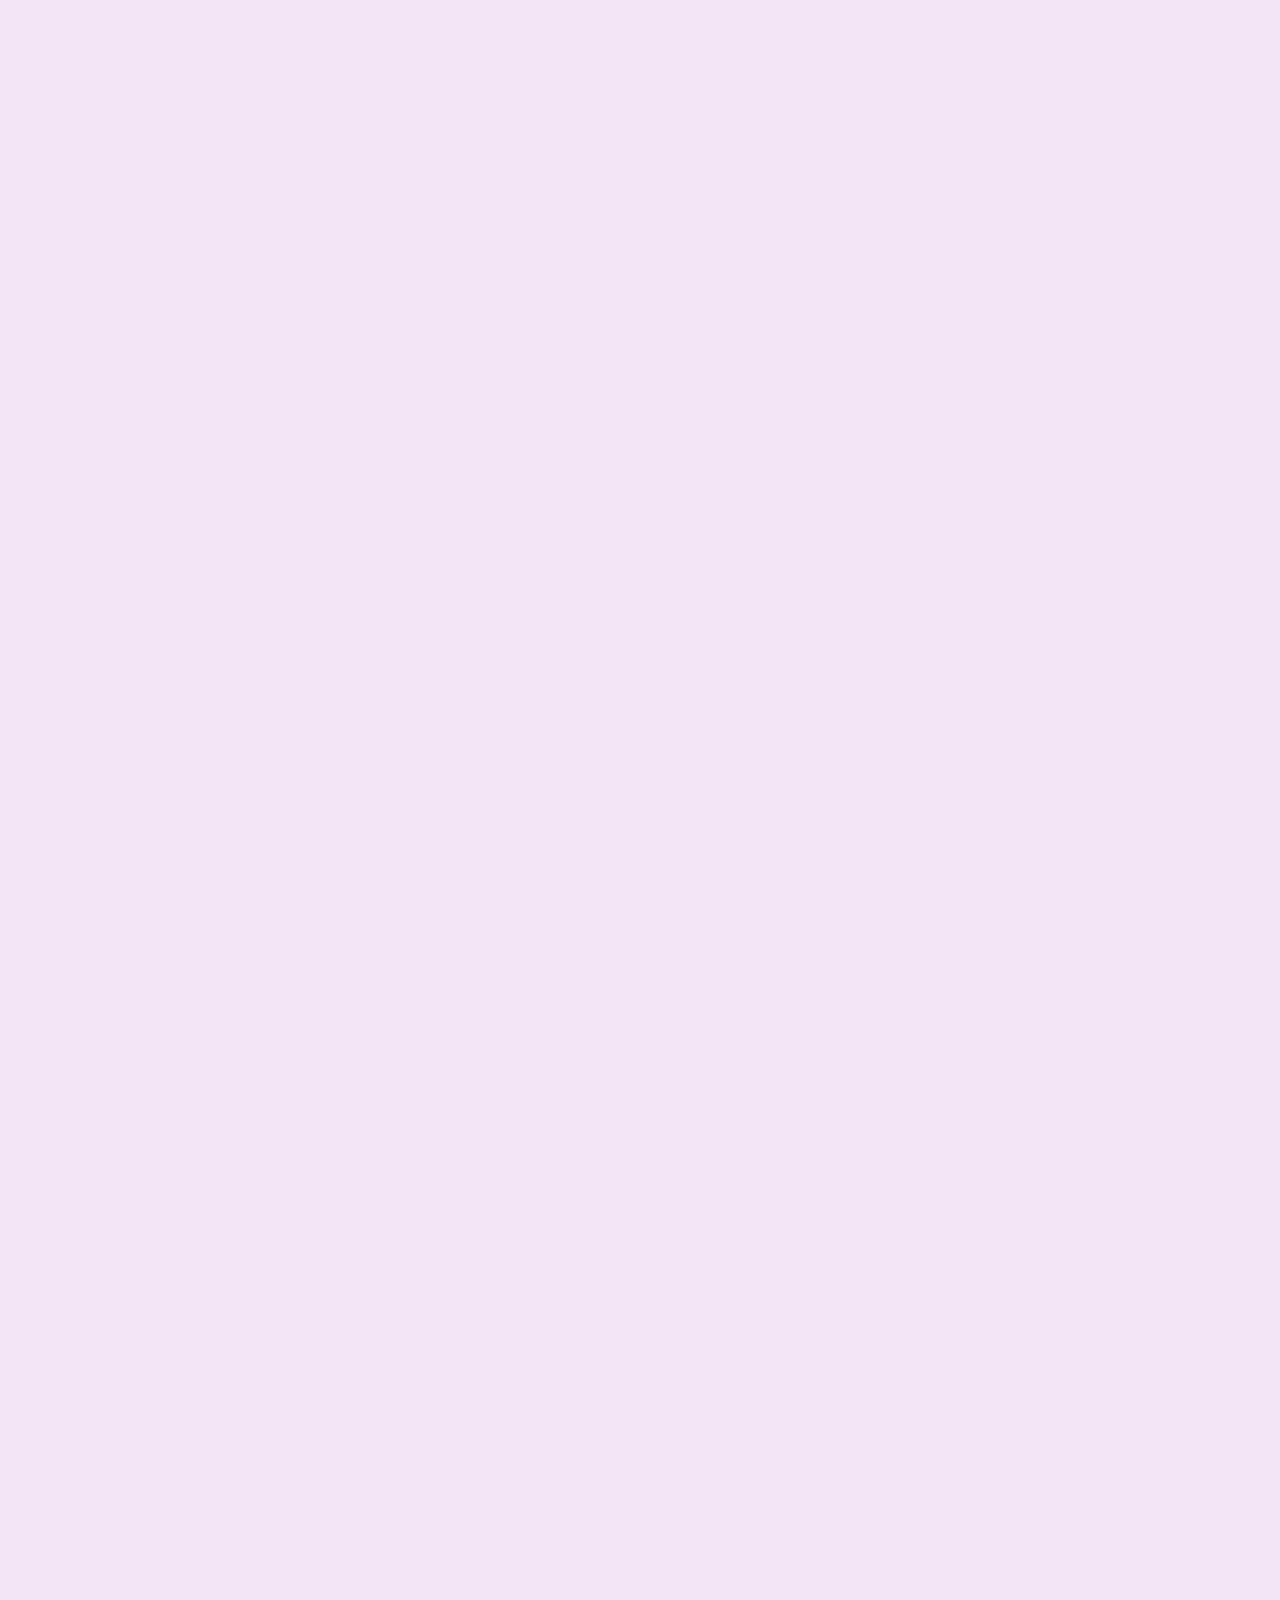
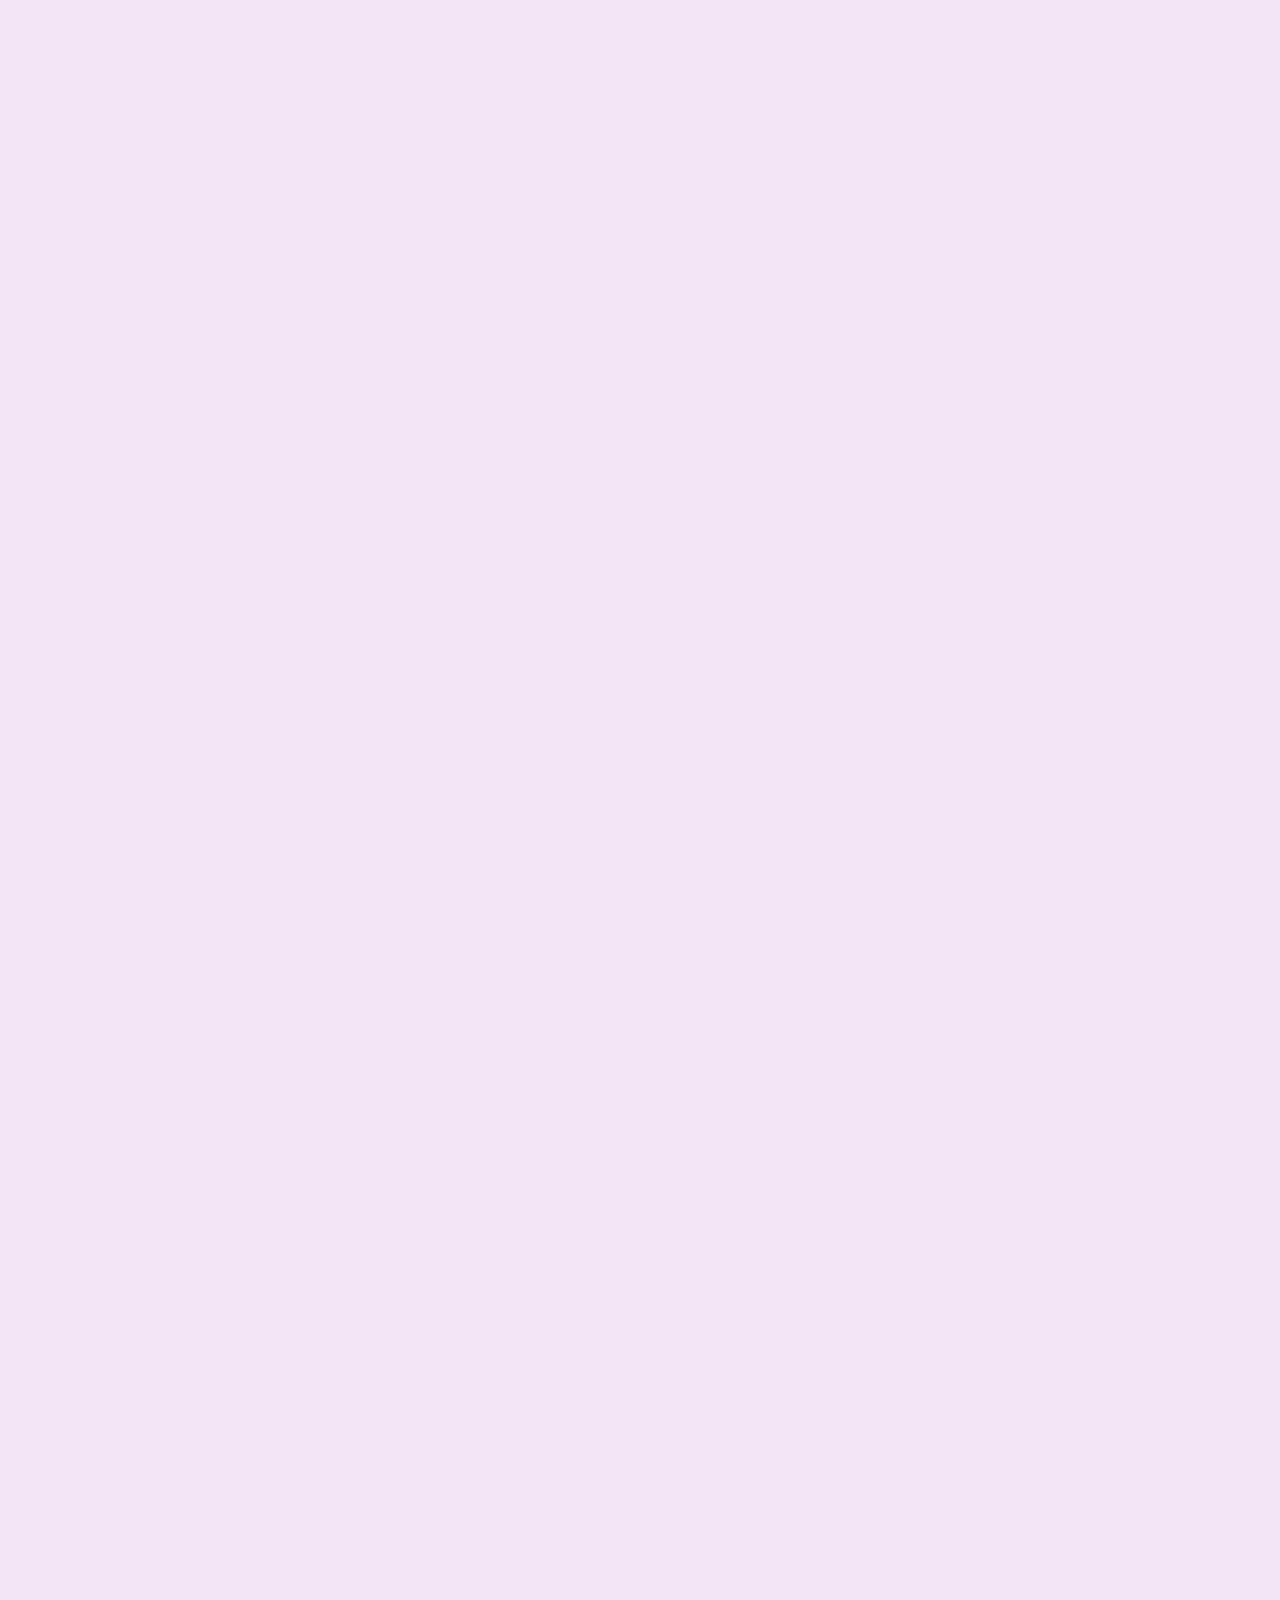
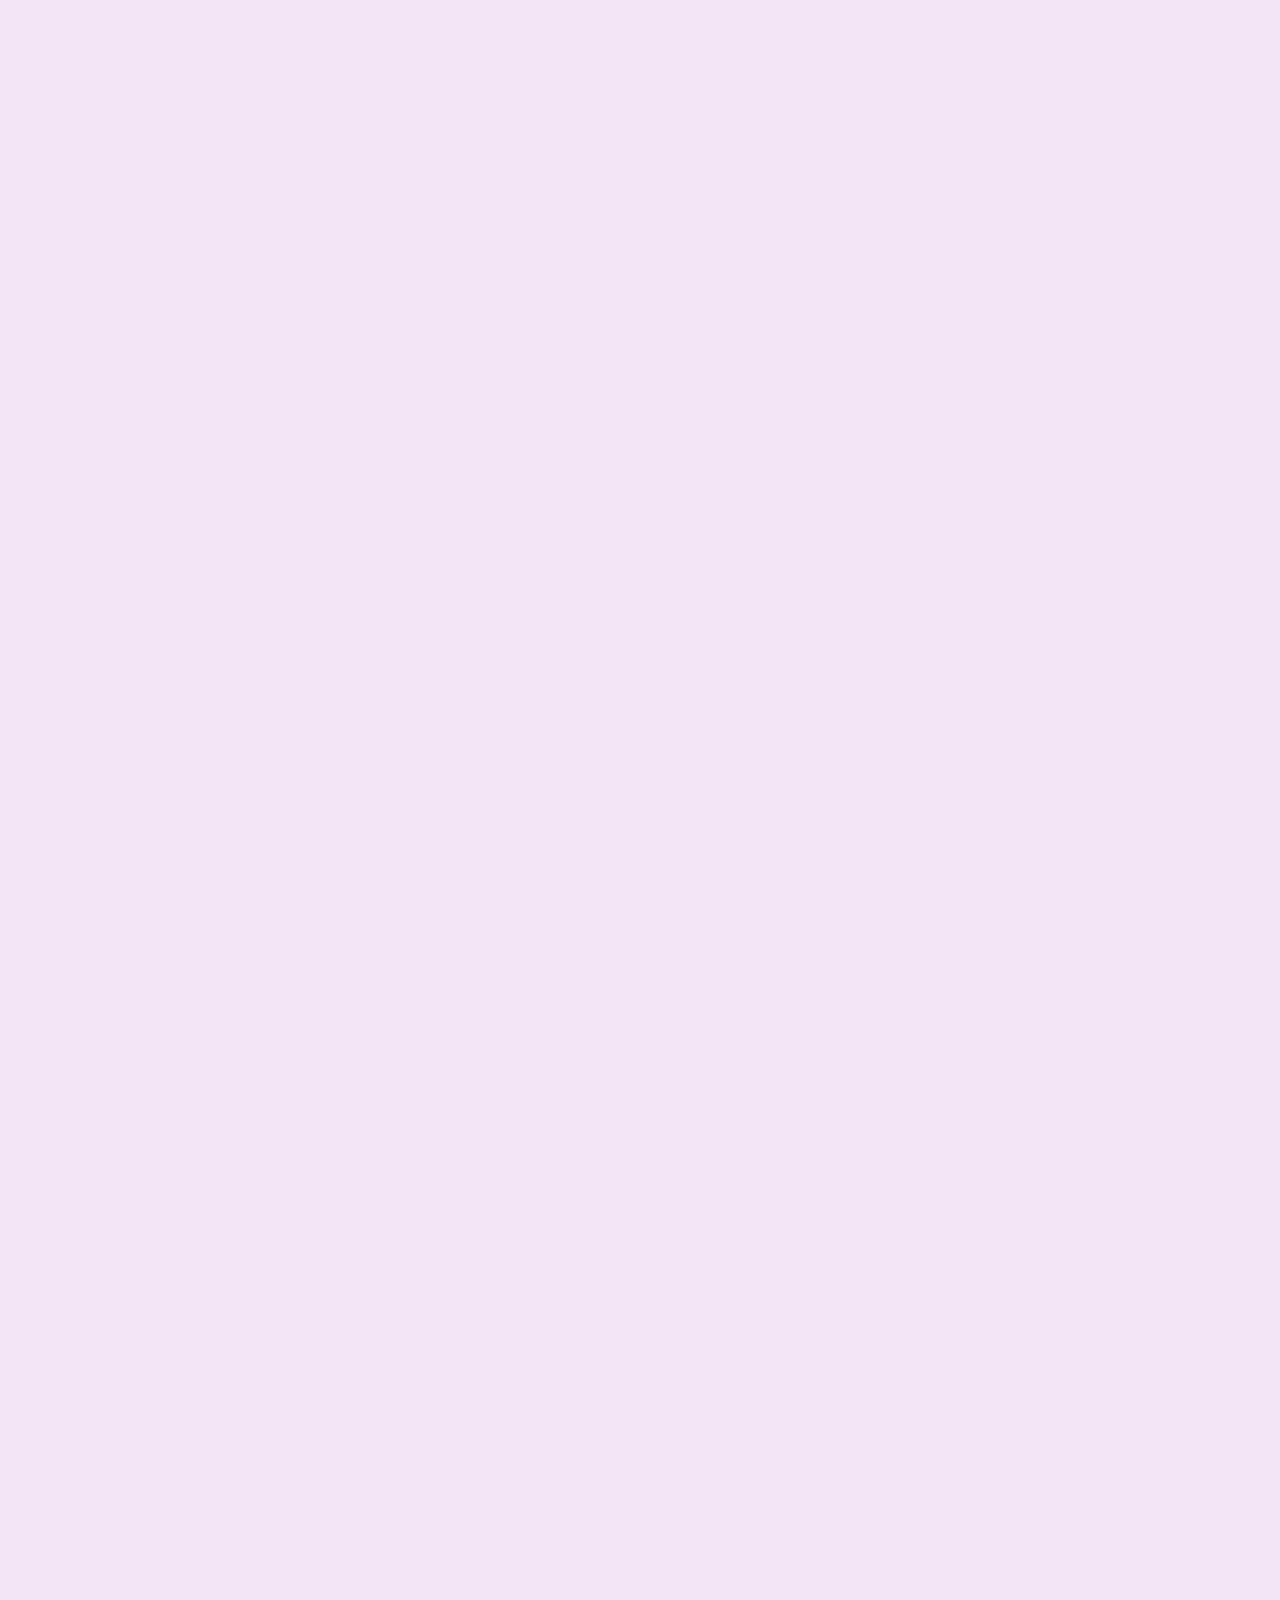
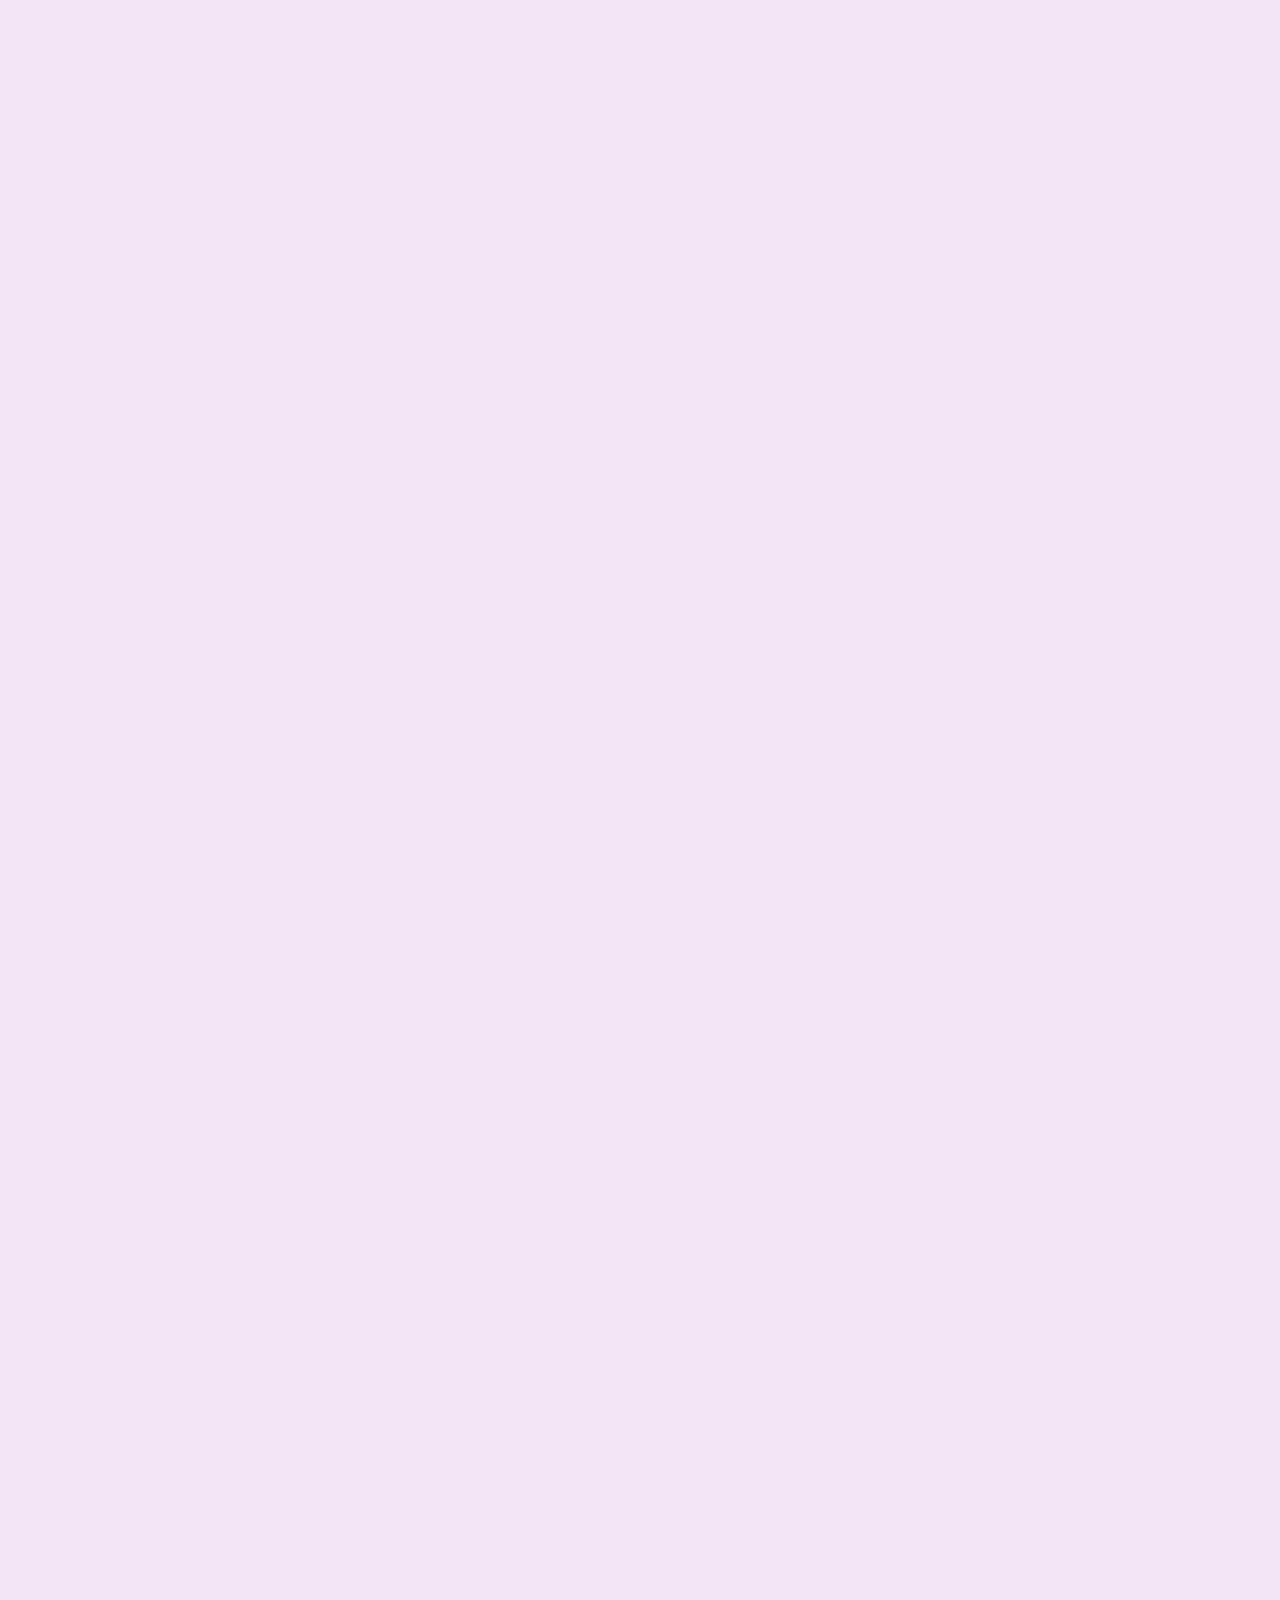
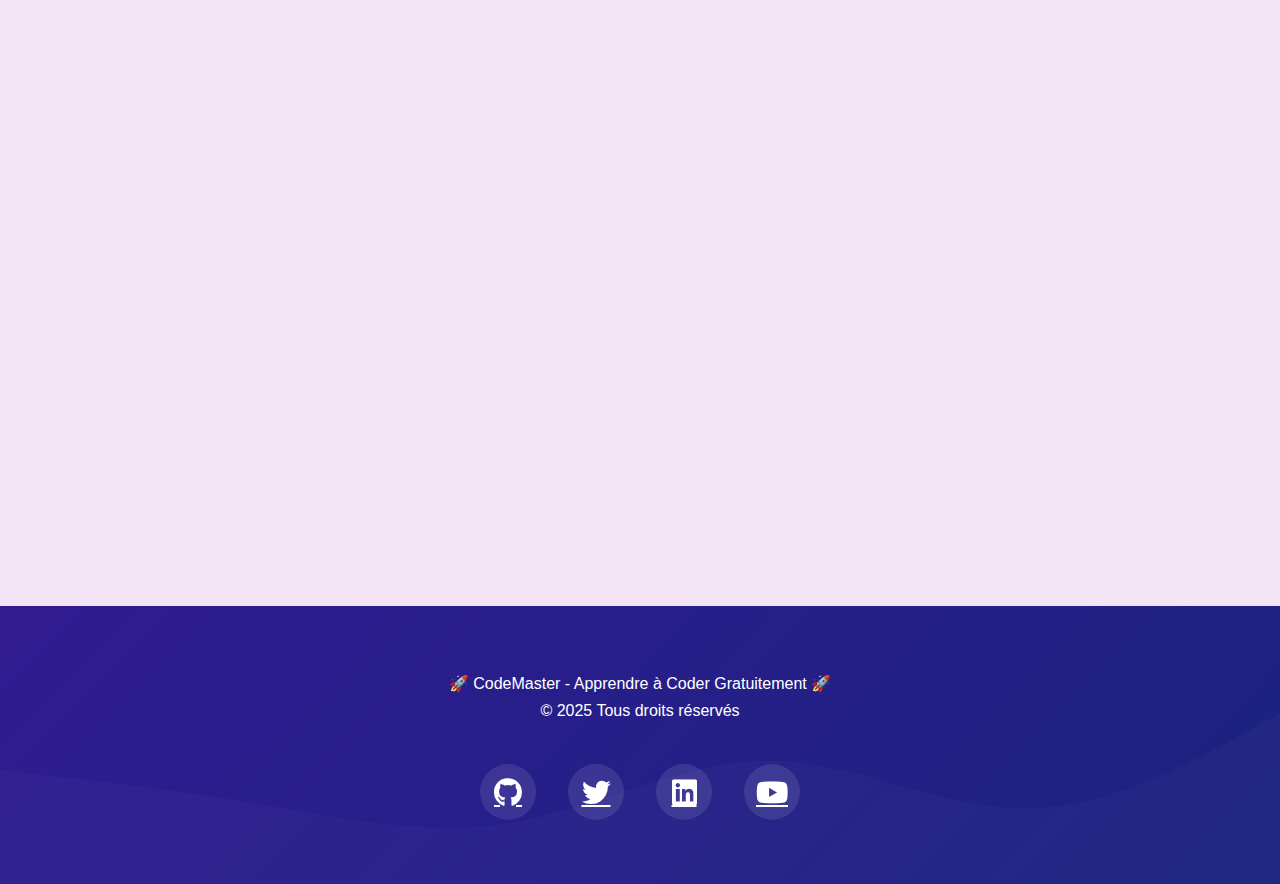
==== commit 9c0e75cf: "add_python" ====
--- a/index.html
+++ b/index.html
@@ -67,11 +67,13 @@
                         <h3>Python</h3>
                     </div>
                     <div class="card-body">
+                        <p class="here">Disponible</p>
                         <ul>
                             <li><i class="fas fa-check"></i> Syntaxe claire et lisible</li>
                             <li><i class="fas fa-check"></i> Polyvalent (web, data, IA)</li>
                             <li><i class="fas fa-check"></i> Grande communauté</li>
-                            <a href="#" class="btn">Apprendre Python</a>
+                            <a href="tuto/language/python.html" class="btn"
+                            style="">Apprendre Python</a>
                         </ul>
                     </div>
                 </div>
@@ -83,11 +85,12 @@
                         <h3>JavaScript</h3>
                     </div>
                     <div class="card-body">
+                        <p class="here">Disponible</p>
                         <ul>
                             <li><i class="fas fa-check"></i> Langage du web</li>
                             <li><i class="fas fa-check"></i> Frontend et backend</li>
                             <li><i class="fas fa-check"></i> Asynchrone et événementiel</li>
-                            <a href="#" class="btn"
+                            <a href="tuto/language/javascript.html" class="btn"
                                 style="background-color: #f0db4f; color: #323330;">Apprendre JS</a>
                         </ul>
                     </div>
@@ -100,6 +103,7 @@
                         <h3>TypeScript</h3>
                     </div>
                     <div class="card-body">
+                        <p class="comin_soon">Indisponible</p>
                         <ul>
                             <li><i class="fas fa-check"></i> JavaScript typé</li>
                             <li><i class="fas fa-check"></i> Meilleure maintenabilité</li>
@@ -188,6 +192,7 @@
                         <h3>Vue.js</h3>
                     </div>
                     <div class="card-body">
+                        <p class="comin_soon">Indisponible</p>
                         <ul>
                             <li><i class="fas fa-check"></i> Progressive Framework</li>
                             <li><i class="fas fa-check"></i> Facile à apprendre</li>
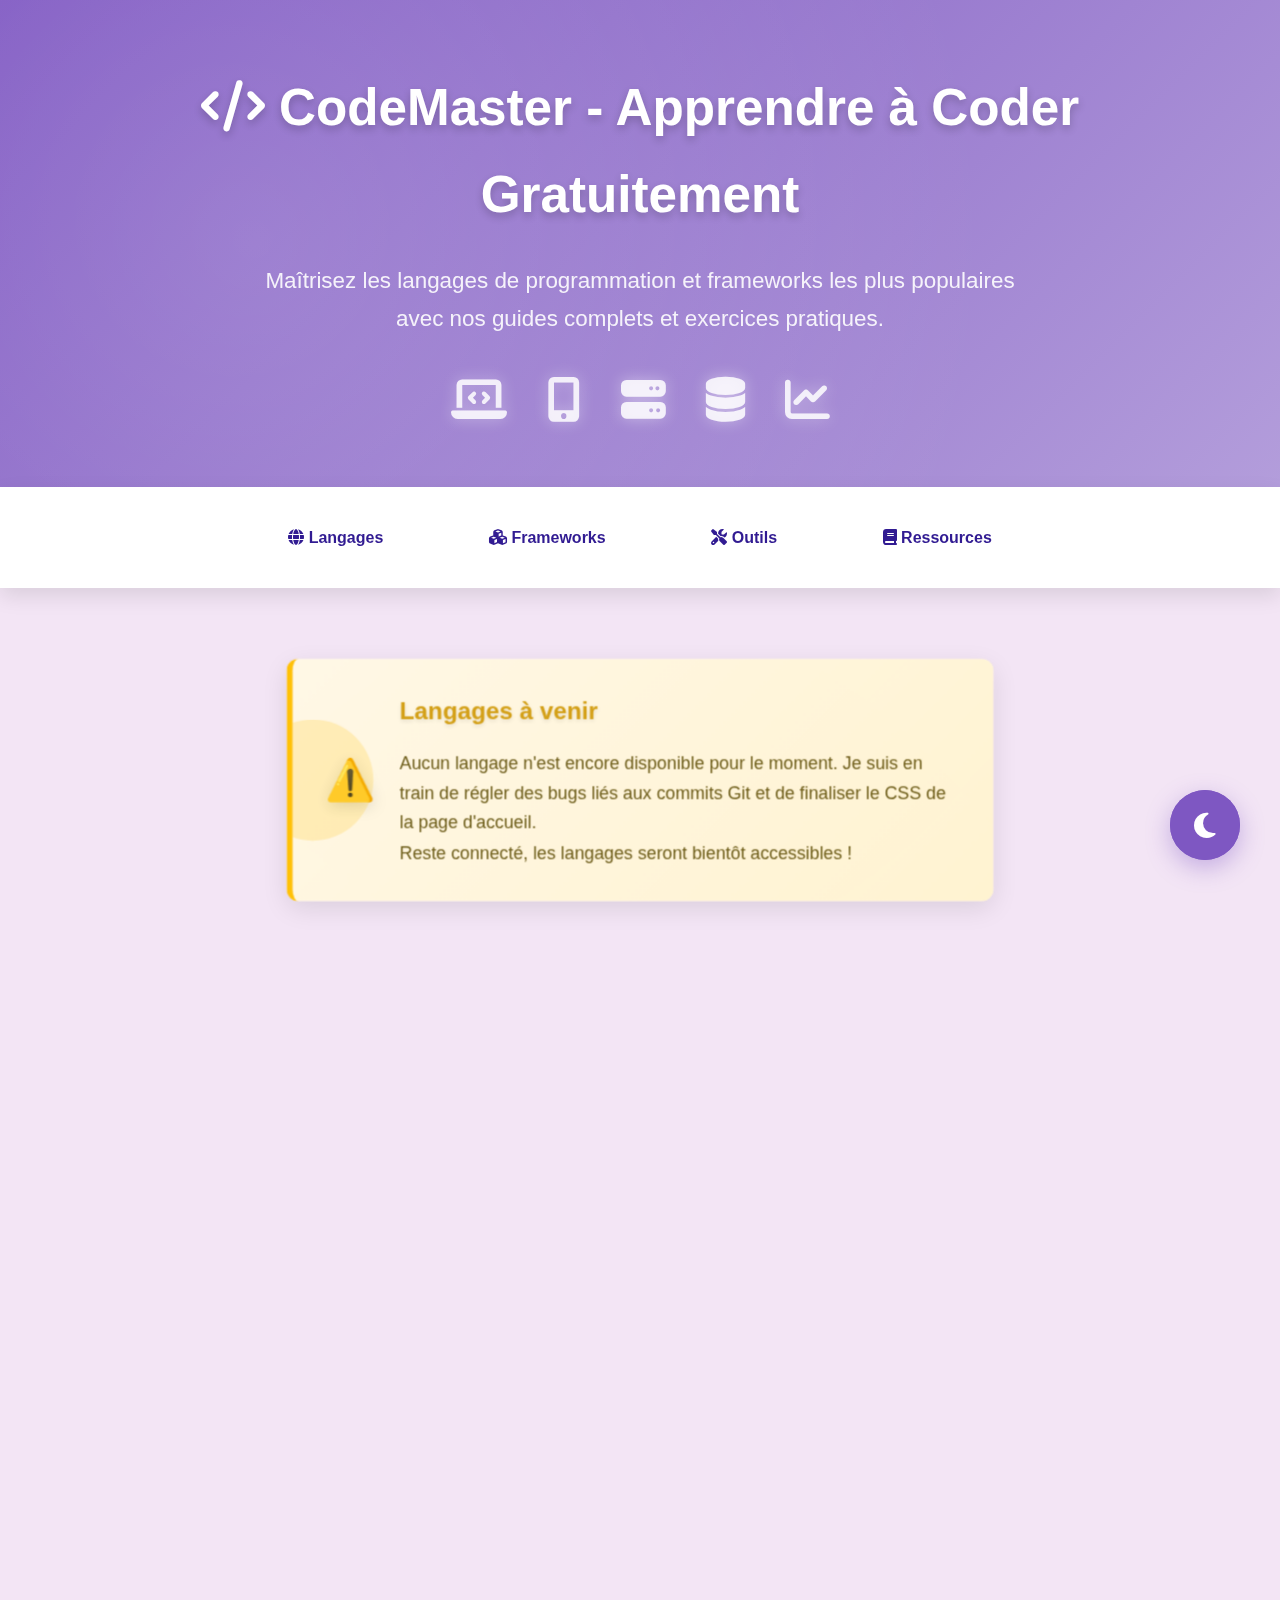
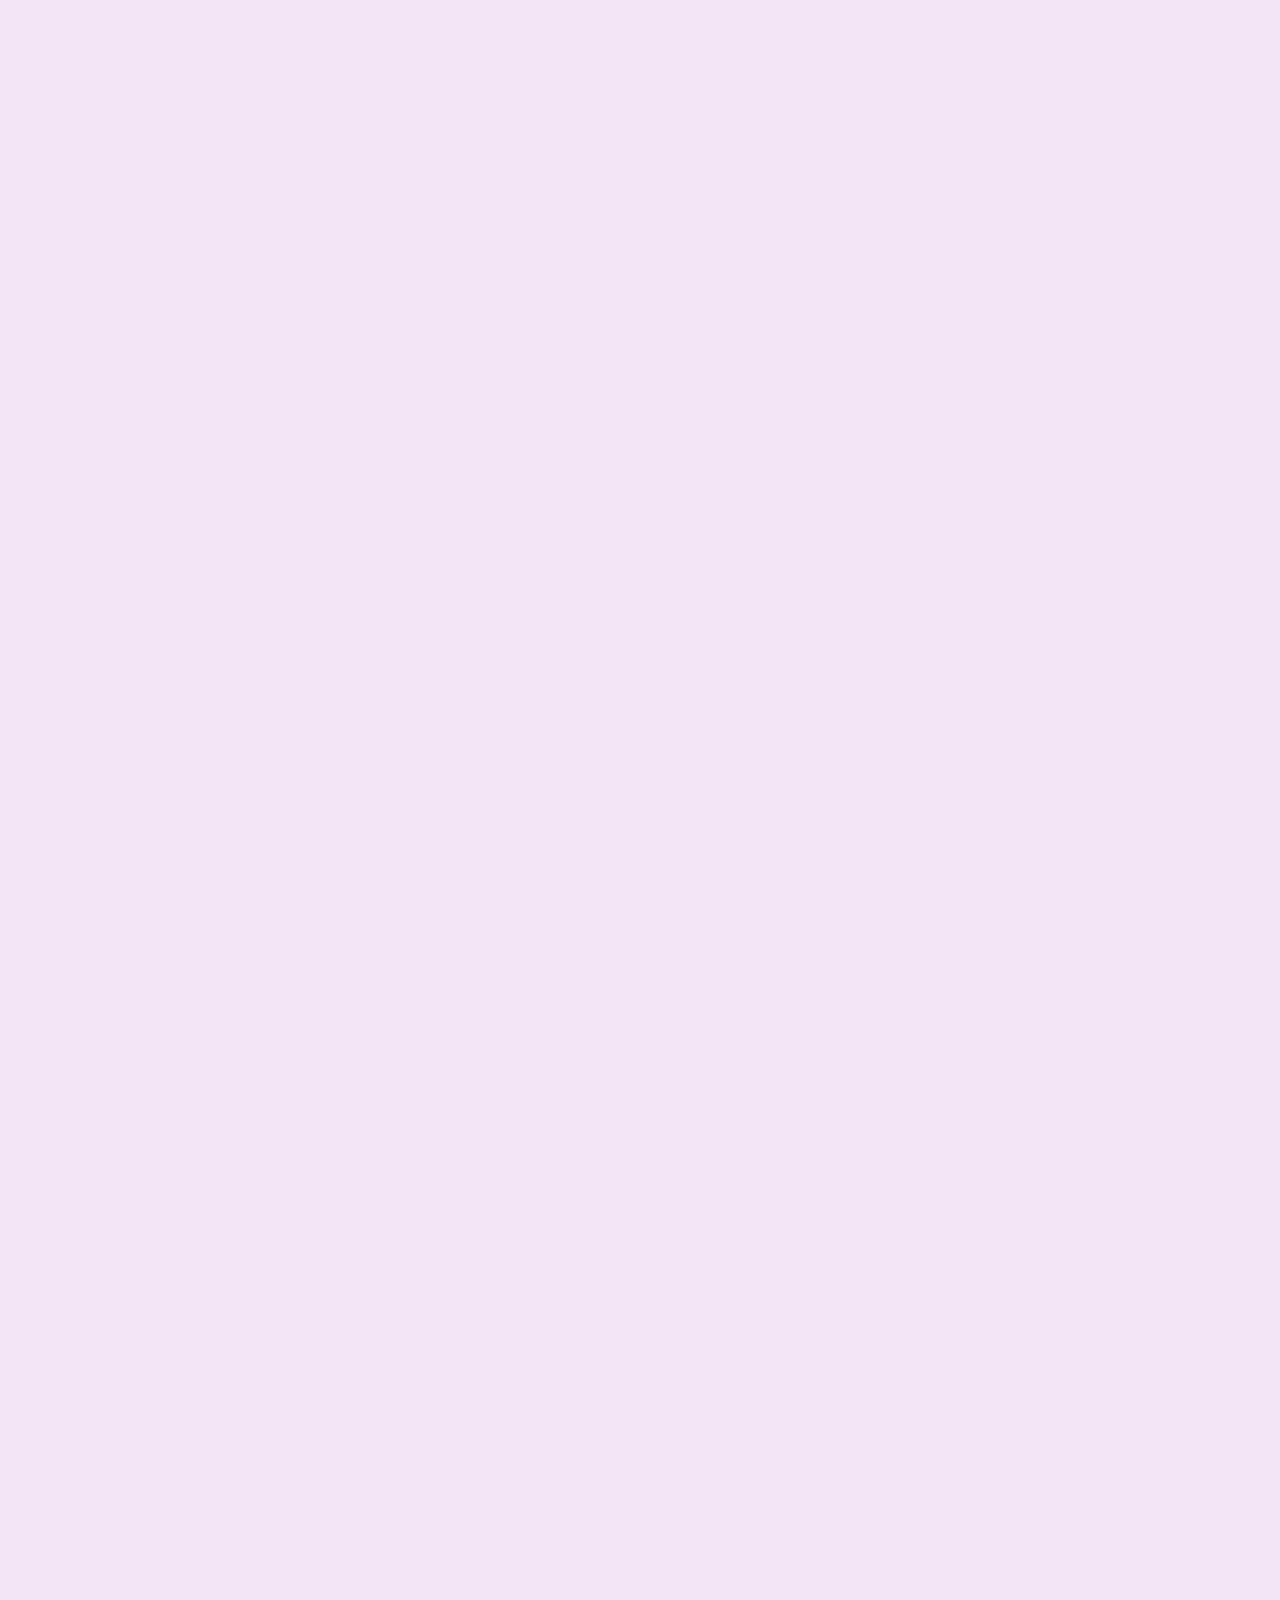
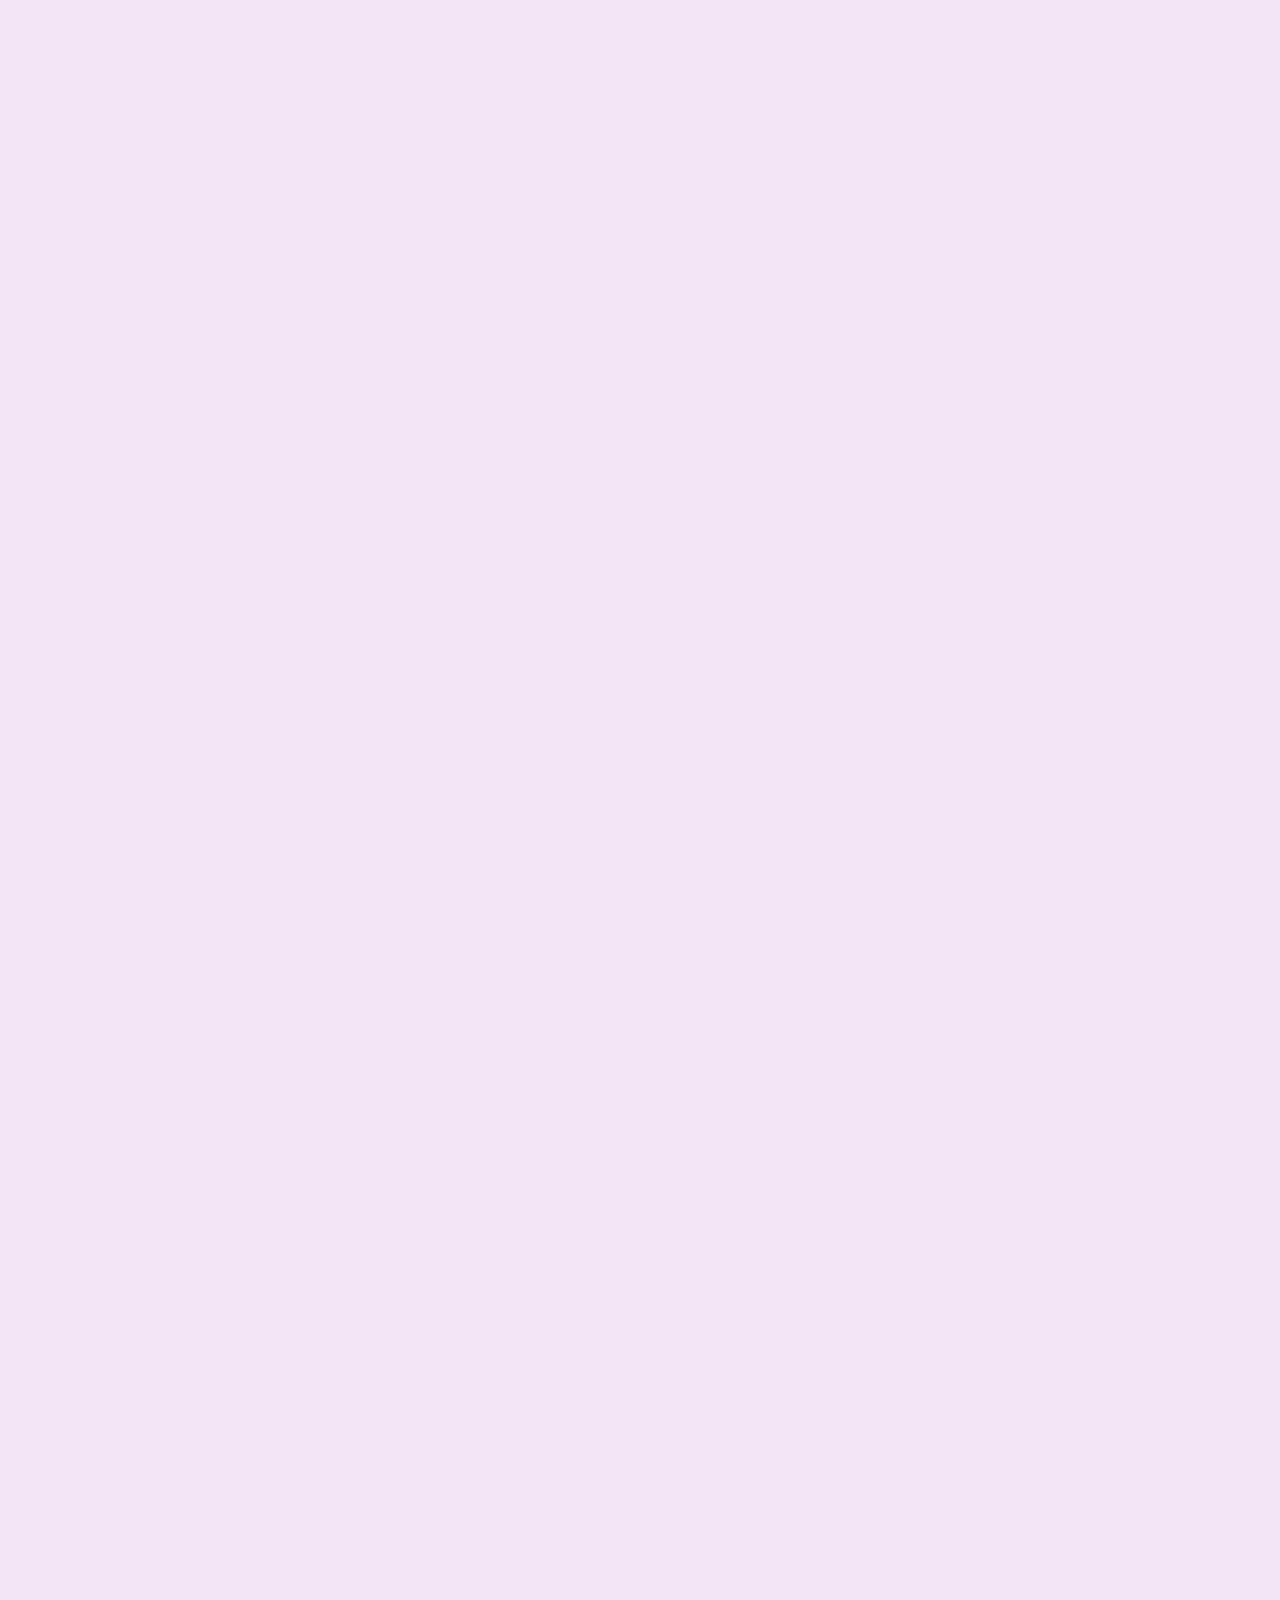
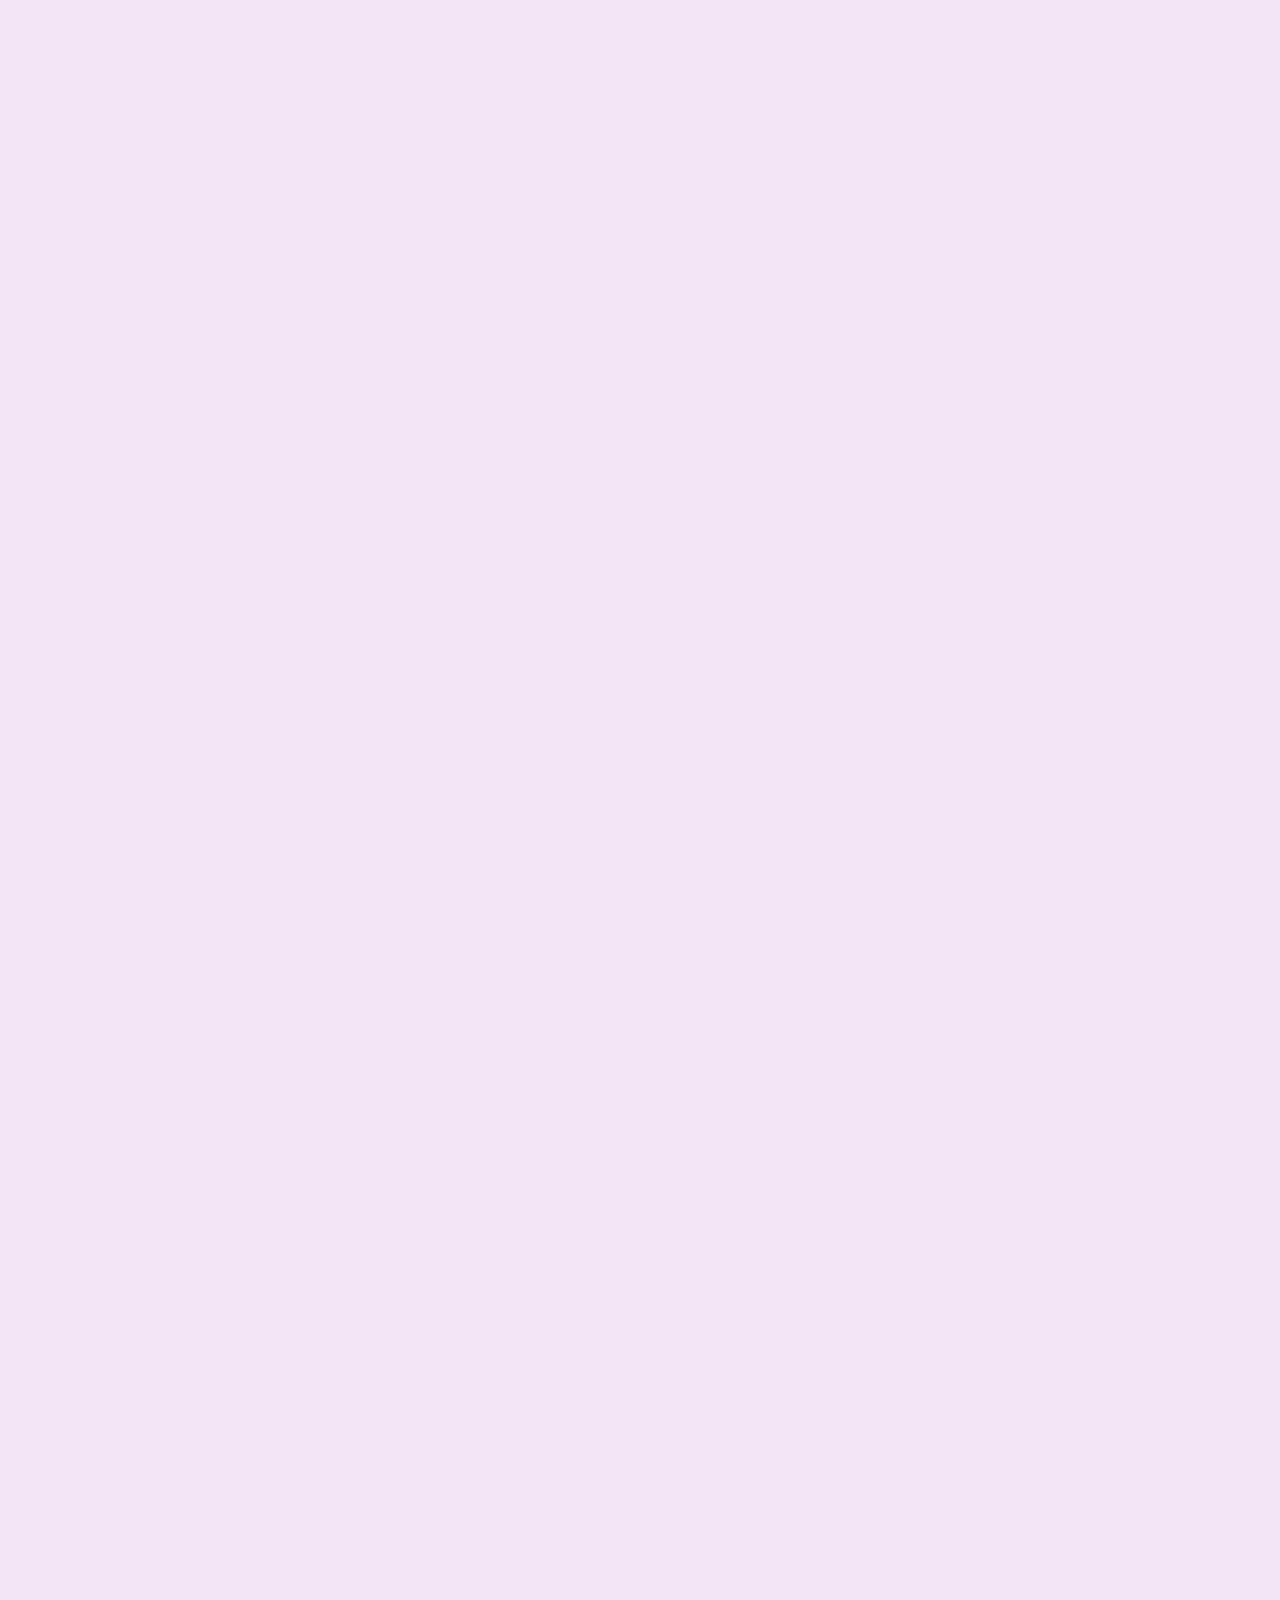
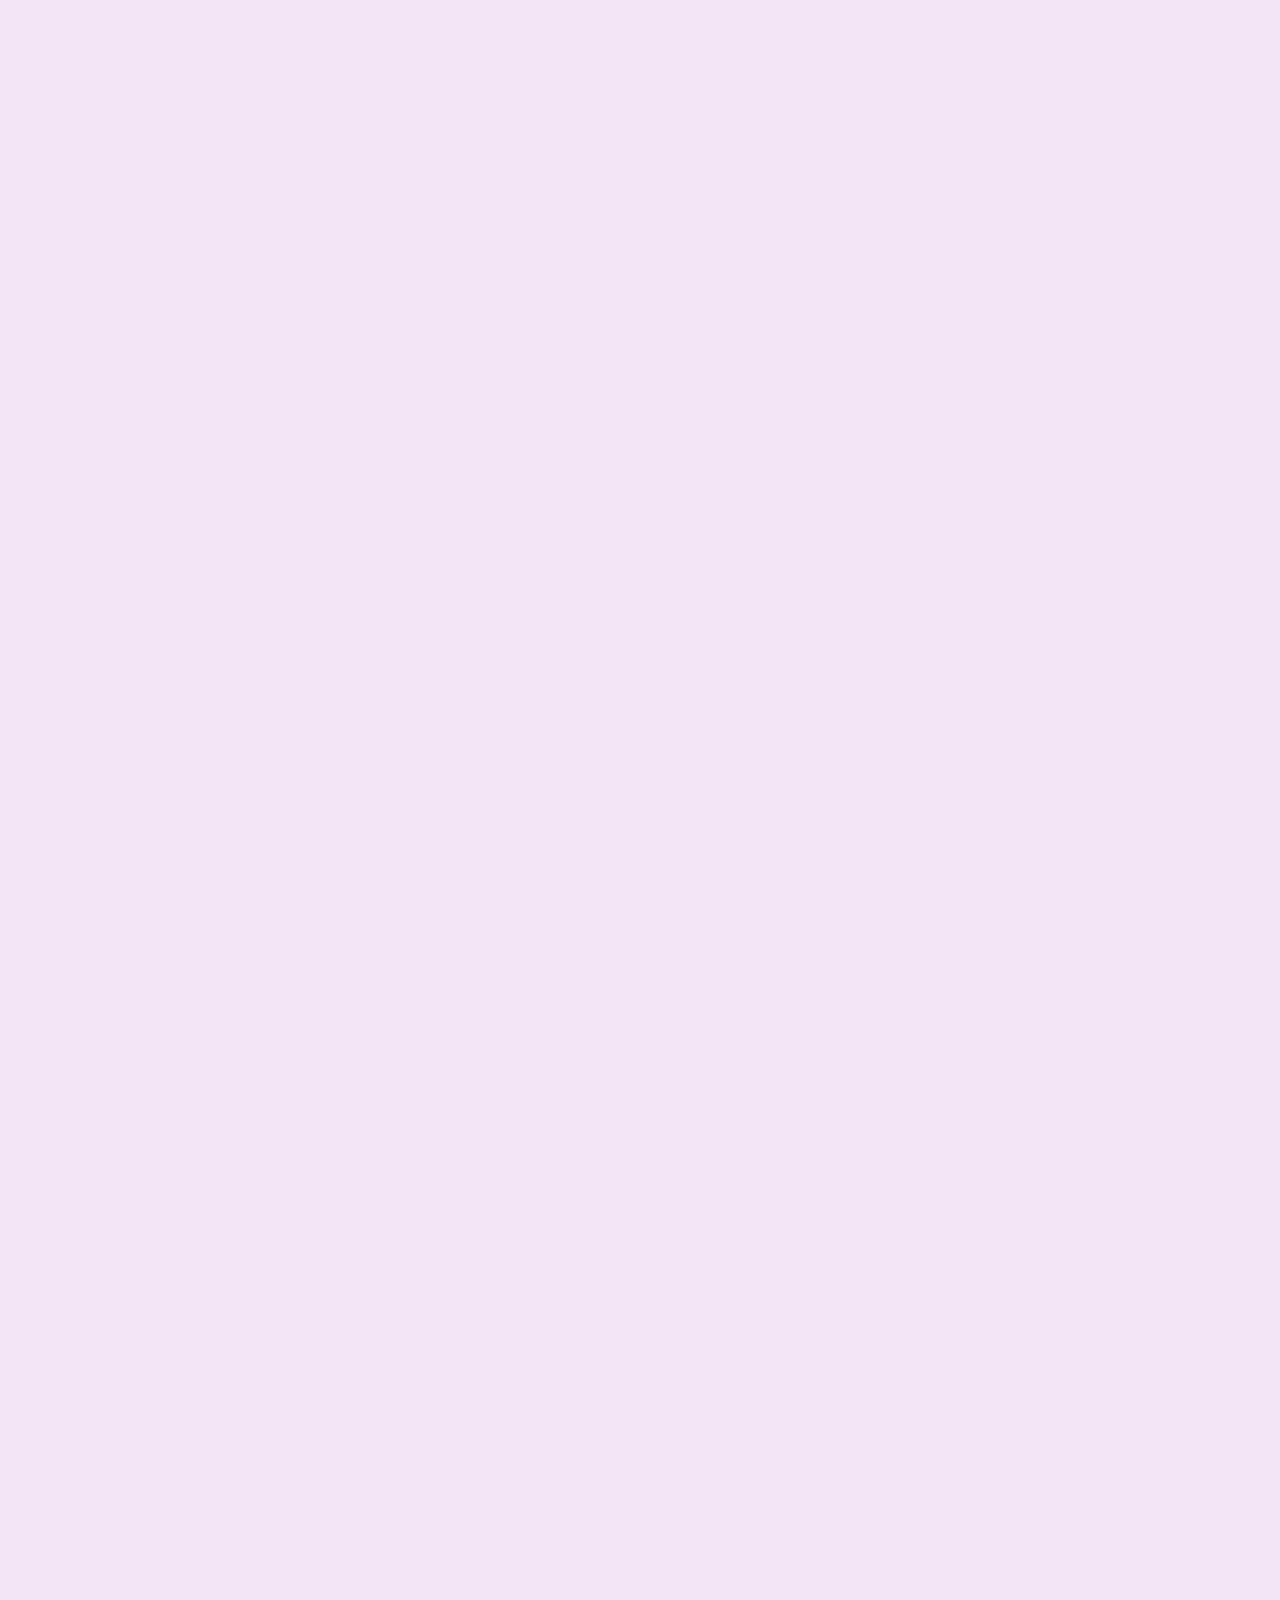
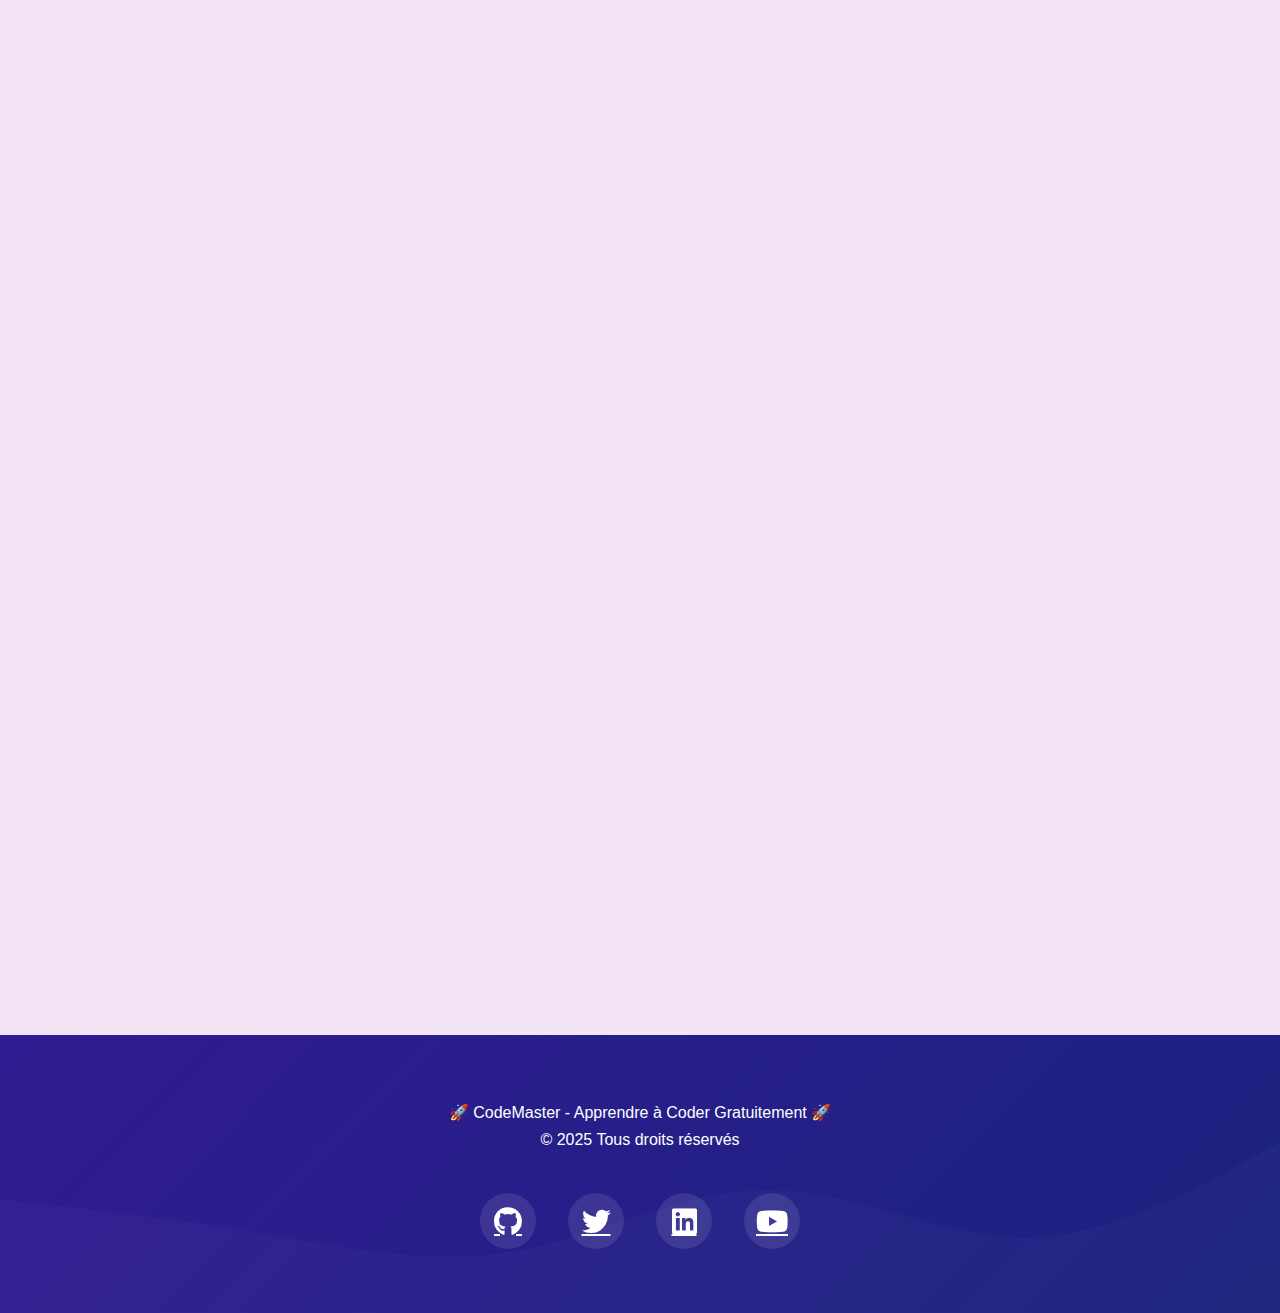
==== commit a37ece21: "new" ====
--- a/index.html
+++ b/index.html
@@ -85,7 +85,7 @@
                         <h3>JavaScript</h3>
                     </div>
                     <div class="card-body">
-                        <p class="here">Disponible</p>
+                        <p class="comin_soon">Indisponible</p>
                         <ul>
                             <li><i class="fas fa-check"></i> Langage du web</li>
                             <li><i class="fas fa-check"></i> Frontend et backend</li>
@@ -120,6 +120,7 @@
                         <h3>HTML & CSS</h3>
                     </div>
                     <div class="card-body">
+                        <p class="comin_soon">Indisponible</p>
                         <ul>
                             <li><i class="fas fa-check"></i> Fondamentaux du web</li>
                             <li><i class="fas fa-check"></i> Structure et style</li>
@@ -136,6 +137,7 @@
                         <h3>PHP</h3>
                     </div>
                     <div class="card-body">
+                        <p class="comin_soon">Indisponible</p>
                         <ul>
                             <li><i class="fas fa-check"></i> Backend web</li>
                             <li><i class="fas fa-check"></i> Large adoption</li>
@@ -152,6 +154,7 @@
                         <h3>Java</h3>
                     </div>
                     <div class="card-body">
+                        <p class="comin_soon">Indisponible</p>
                         <ul>
                             <li><i class="fas fa-check"></i> Orienté objet</li>
                             <li><i class="fas fa-check"></i> Multiplateforme</li>
@@ -175,6 +178,7 @@
                         <h3>React</h3>
                     </div>
                     <div class="card-body">
+                        <p class="comin_soon">Indisponible</p>
                         <ul>
                             <li><i class="fas fa-check"></i> Bibliothèque frontend</li>
                             <li><i class="fas fa-check"></i> Composants réutilisables</li>
@@ -209,6 +213,7 @@
                         <h3>Angular</h3>
                     </div>
                     <div class="card-body">
+                        <p class="comin_soon">Indisponible</p>
                         <ul>
                             <li><i class="fas fa-check"></i> Framework complet</li>
                             <li><i class="fas fa-check"></i> TypeScript</li>
@@ -225,6 +230,7 @@
                         <h3>Django</h3>
                     </div>
                     <div class="card-body">
+                        <p class="comin_soon">Indisponible</p>
                         <ul>
                             <li><i class="fas fa-check"></i> Framework Python</li>
                             <li><i class="fas fa-check"></i> "Batteries included"</li>
@@ -241,6 +247,7 @@
                         <h3>Laravel</h3>
                     </div>
                     <div class="card-body">
+                        <p class="comin_soon">Indisponible</p>
                         <ul>
                             <li><i class="fas fa-check"></i> Framework PHP</li>
                             <li><i class="fas fa-check"></i> Élégant et expressif</li>
@@ -257,6 +264,7 @@
                         <h3>Express.js</h3>
                     </div>
                     <div class="card-body">
+                        <p class="comin_soon">Indisponible</p>
                         <ul>
                             <li><i class="fas fa-check"></i> Framework Node.js</li>
                             <li><i class="fas fa-check"></i> Minimaliste</li>
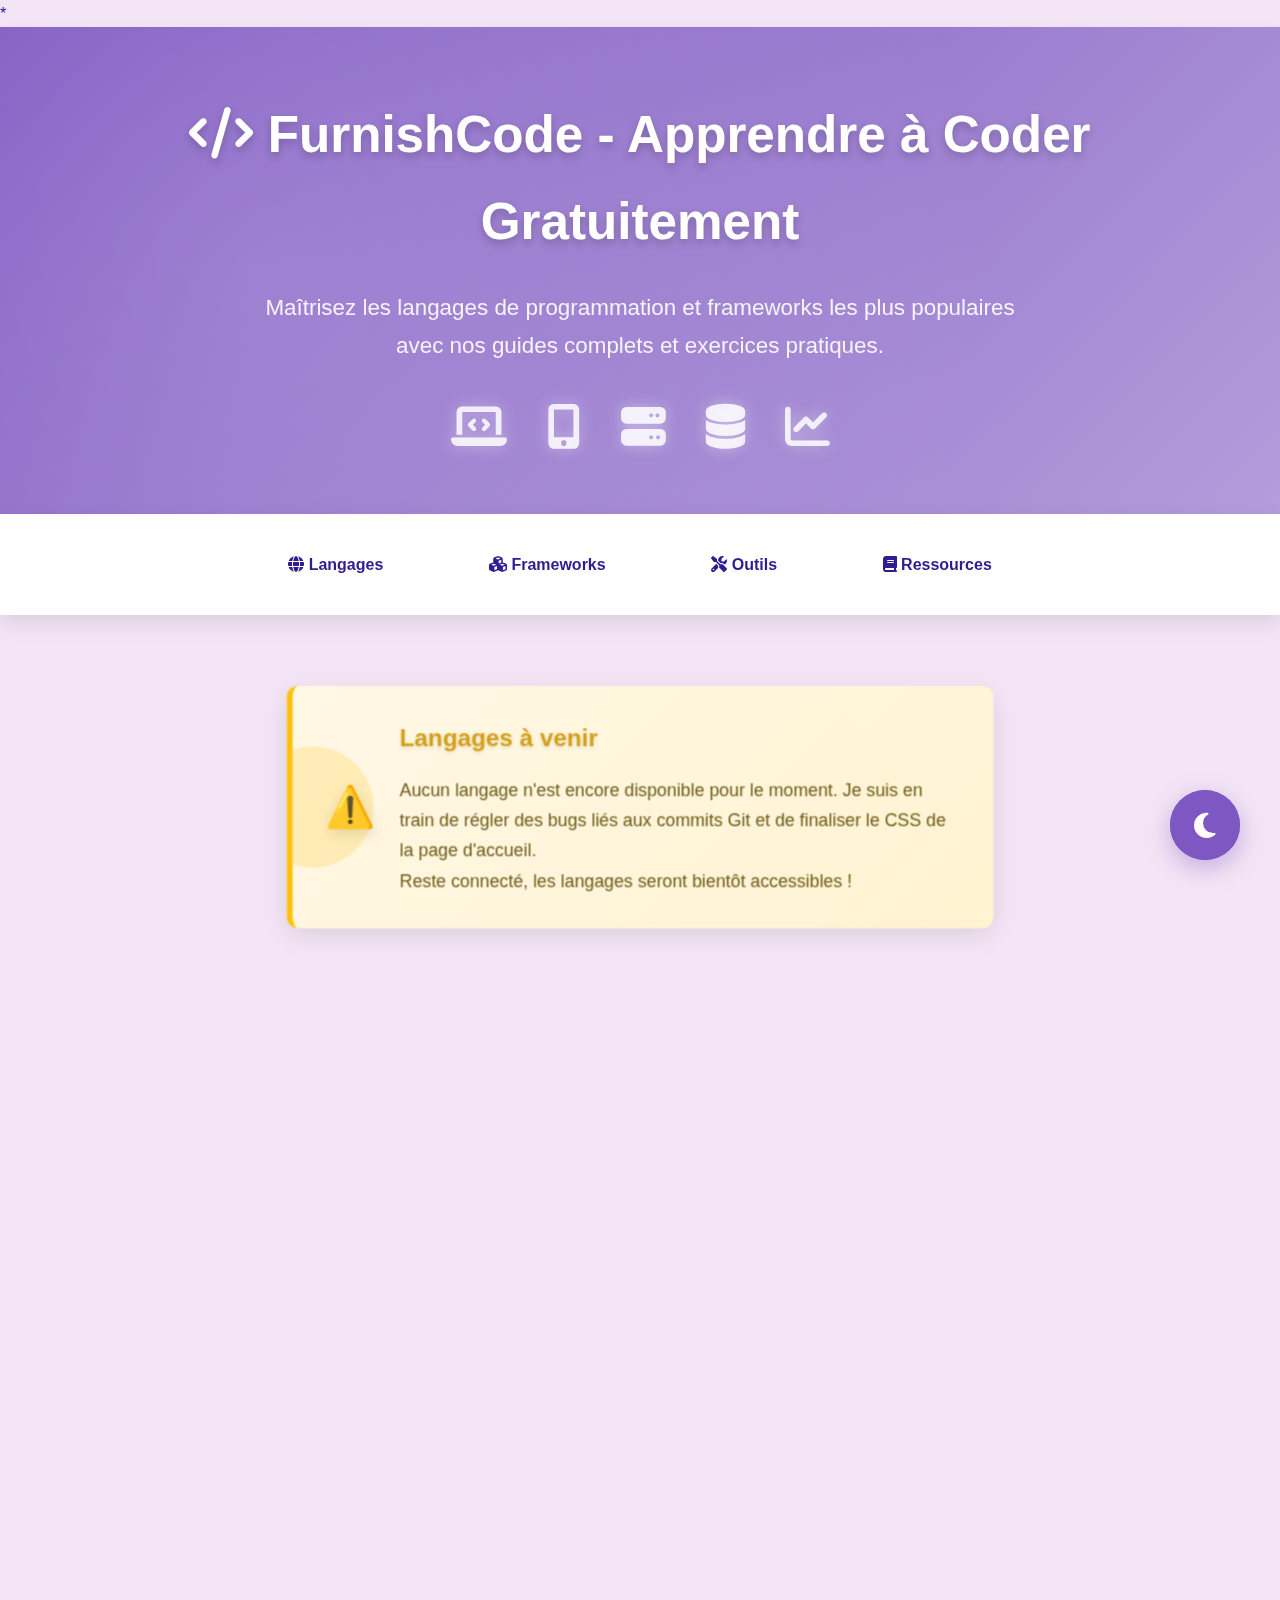
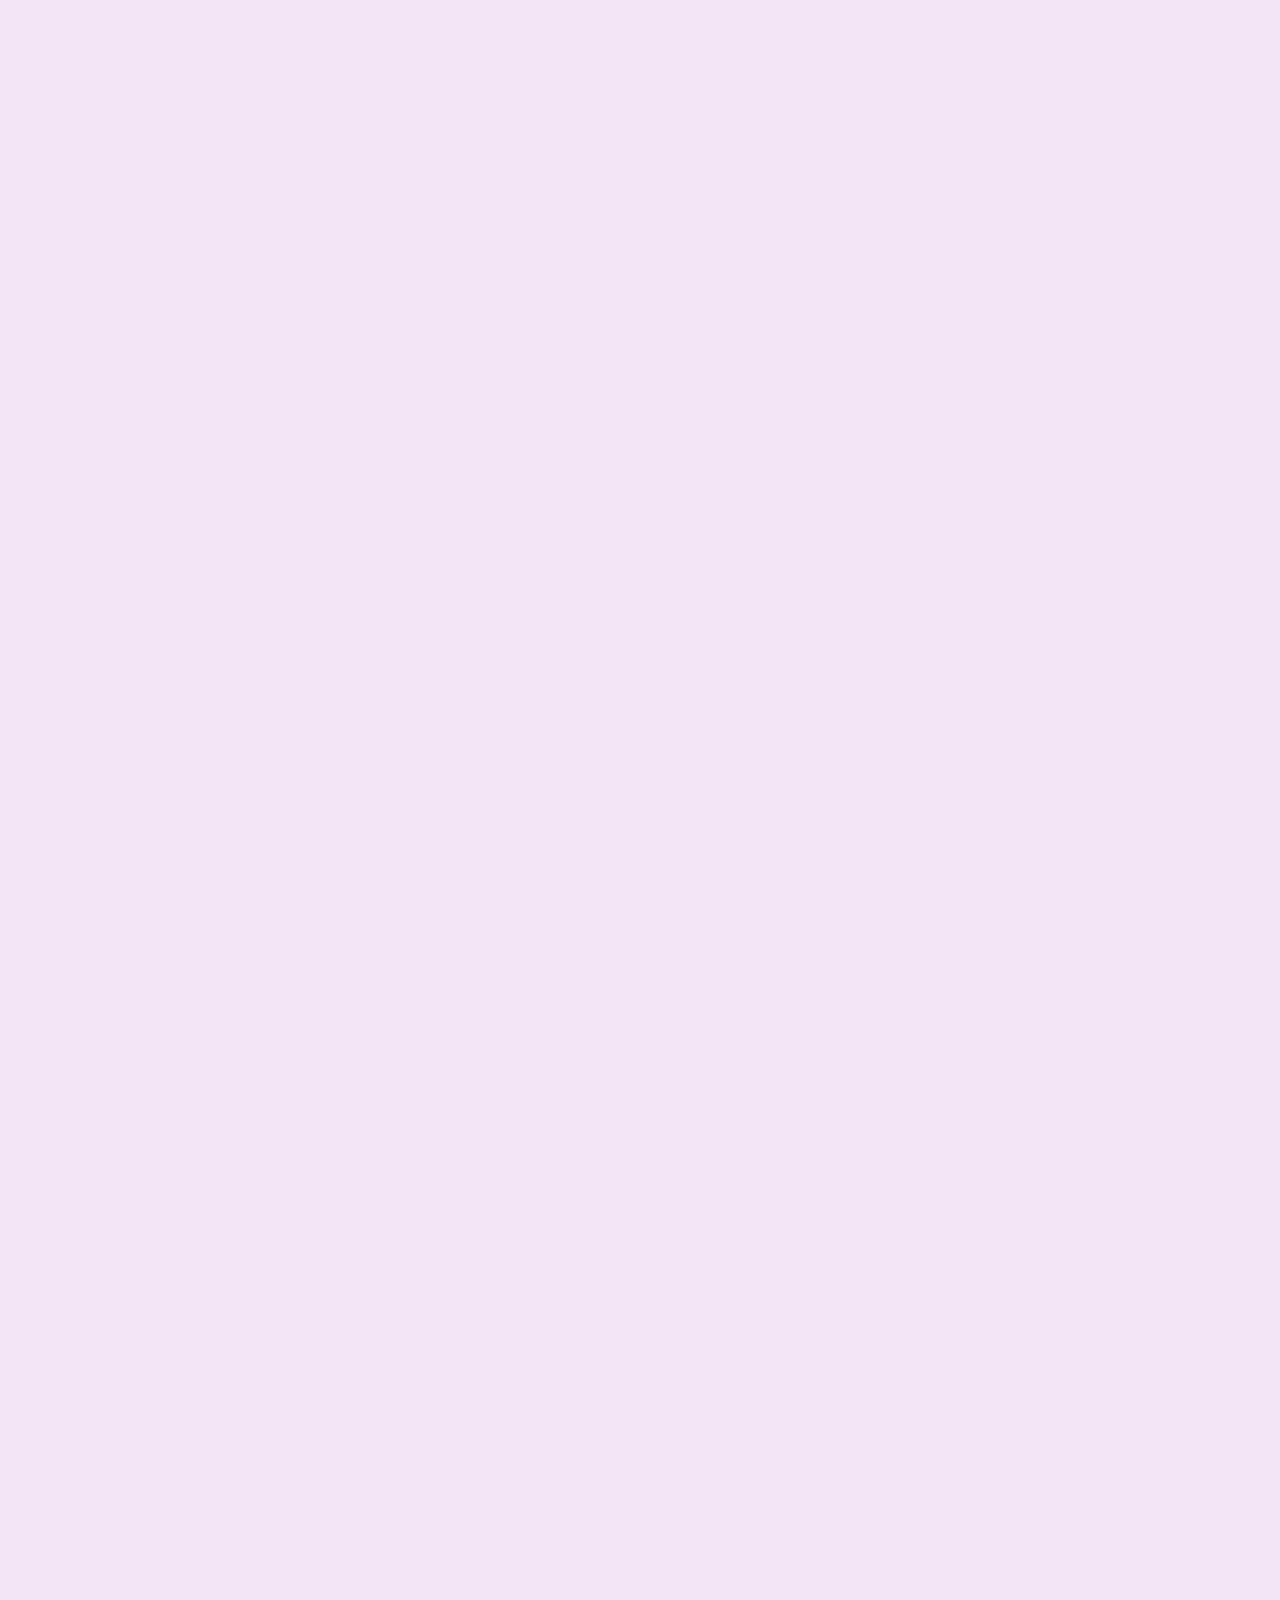
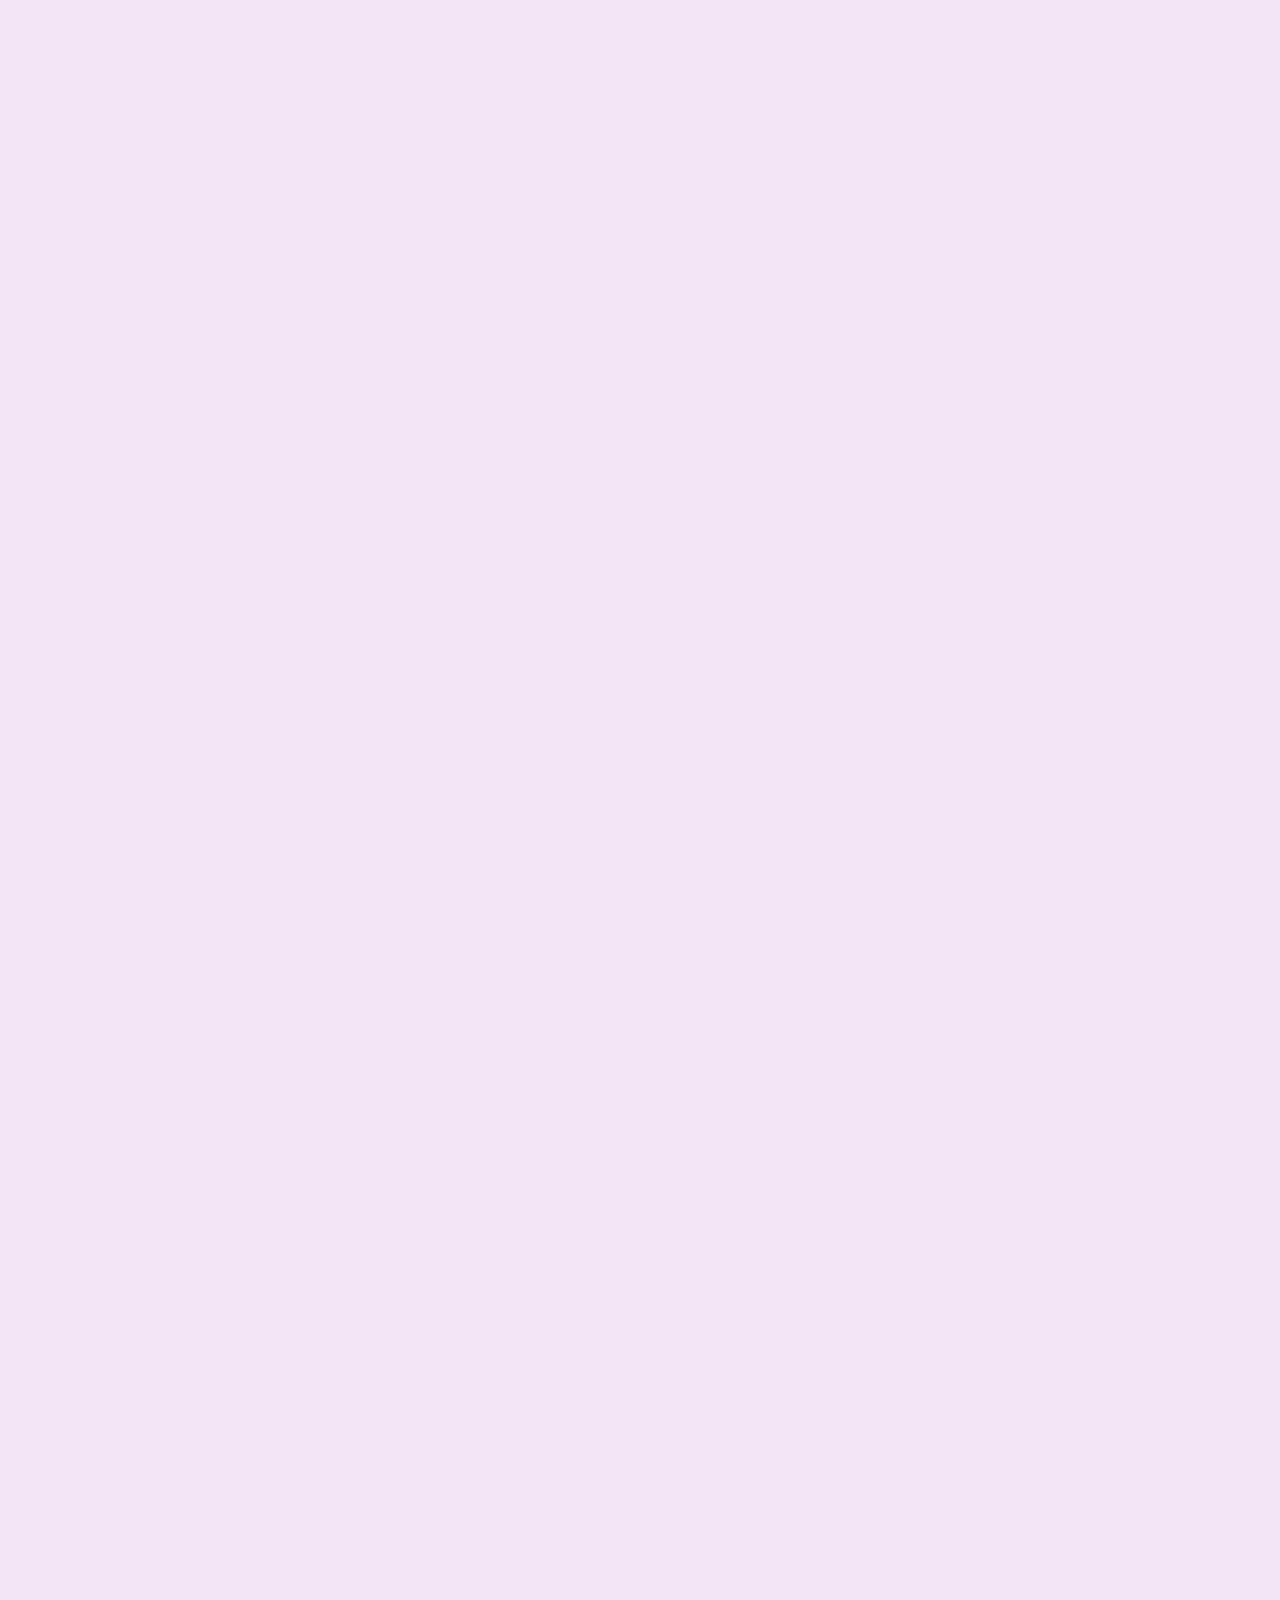
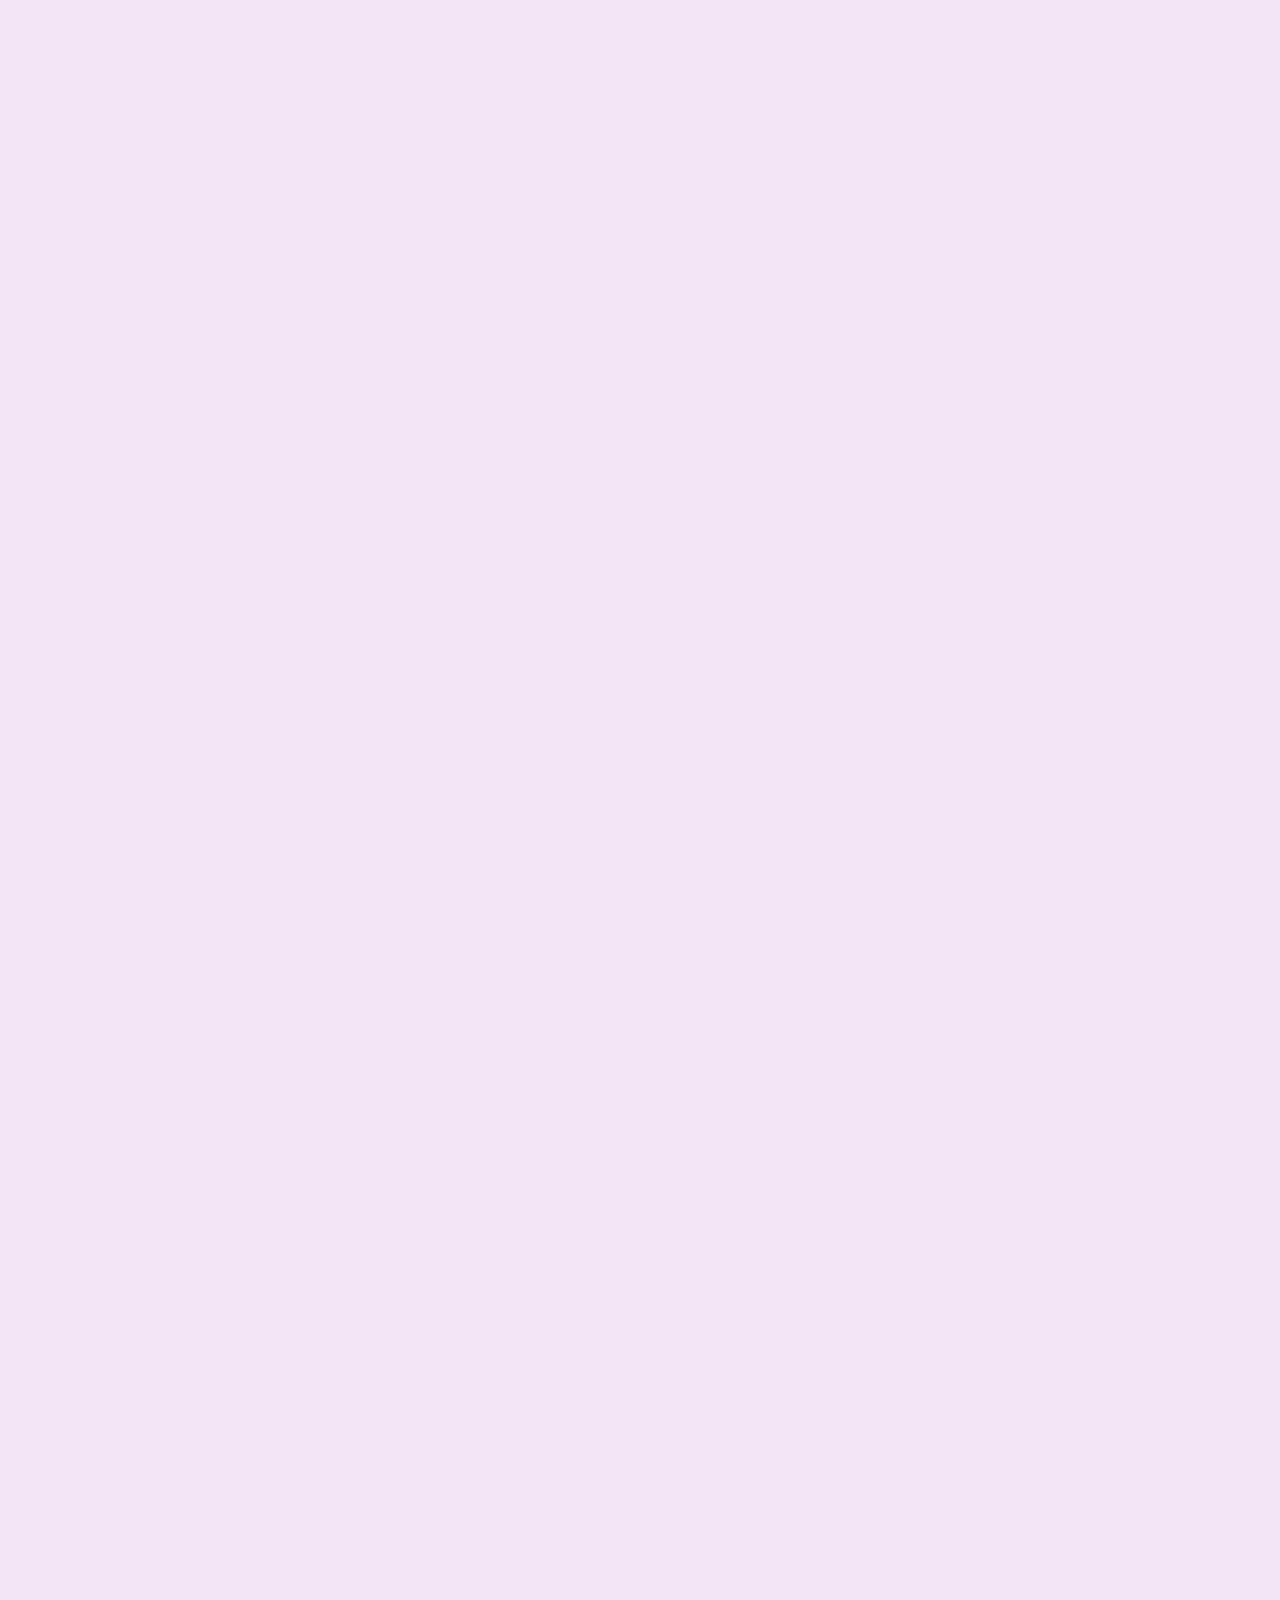
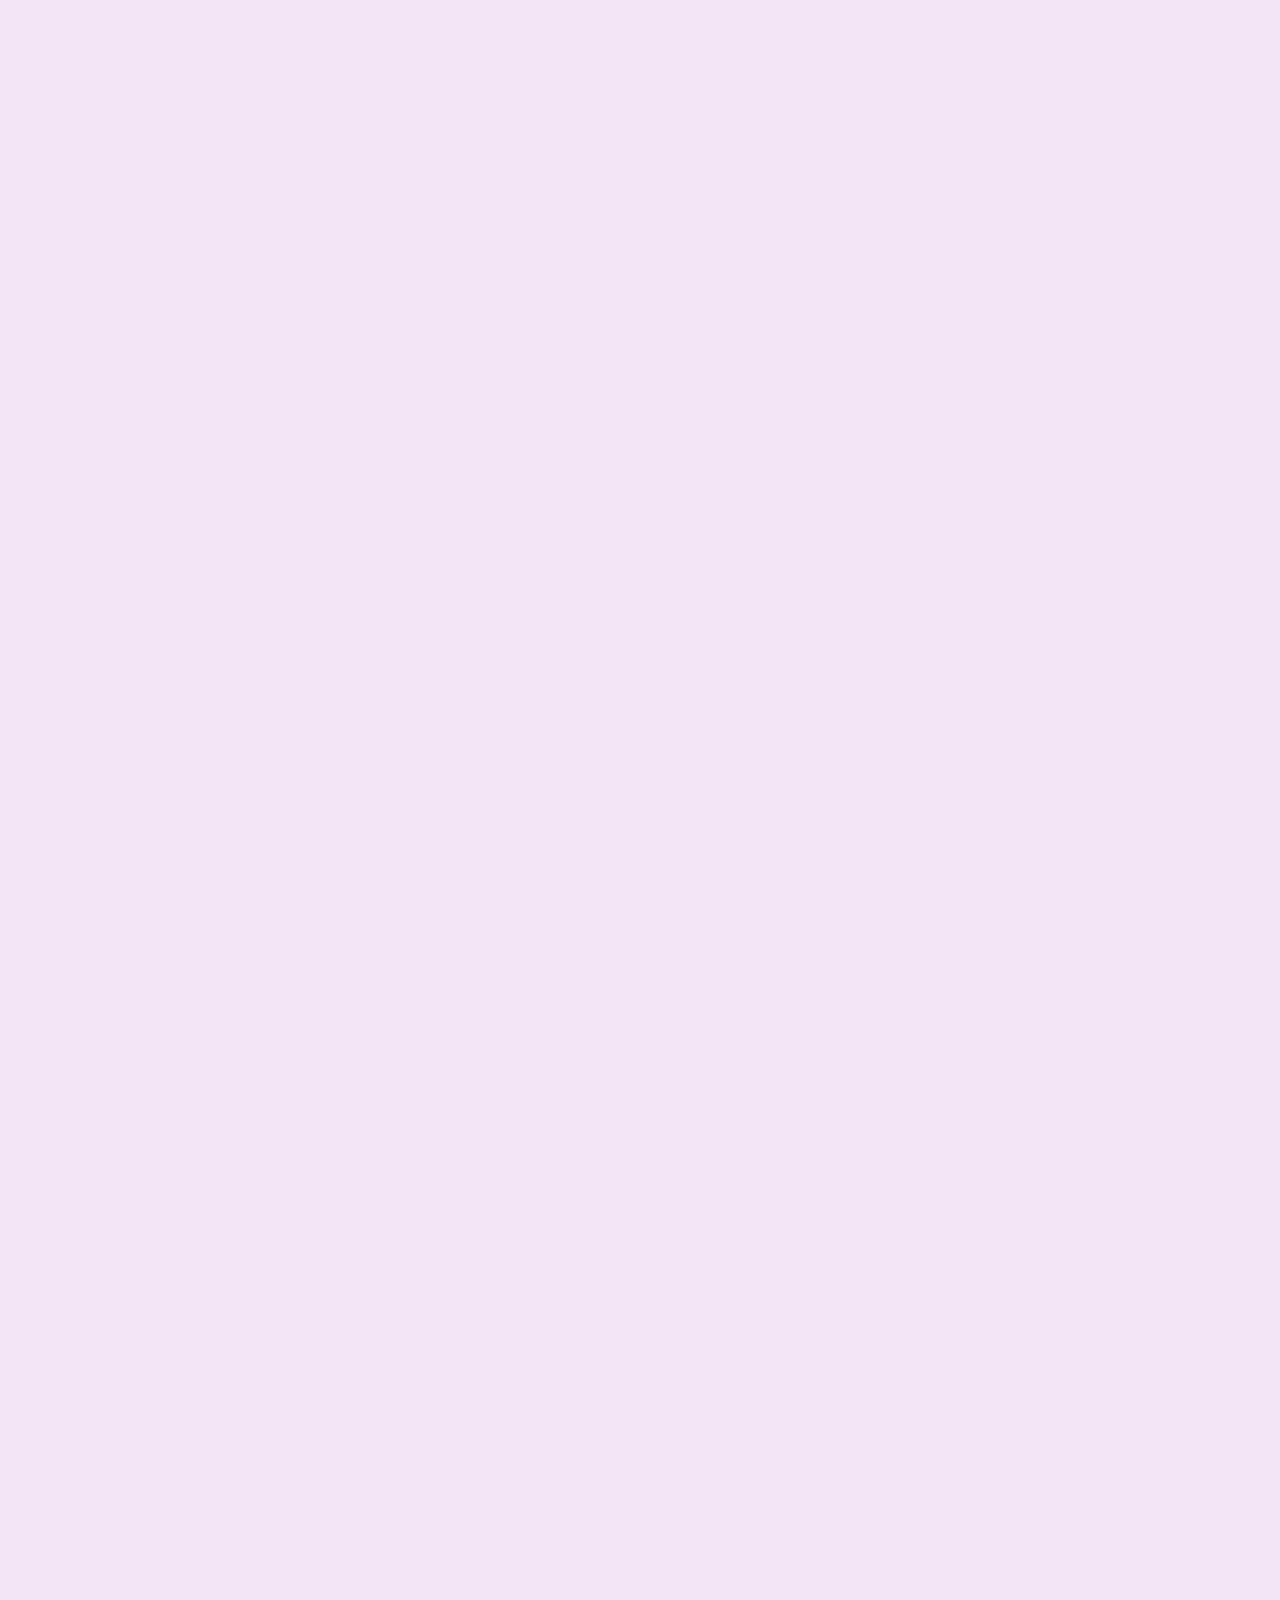
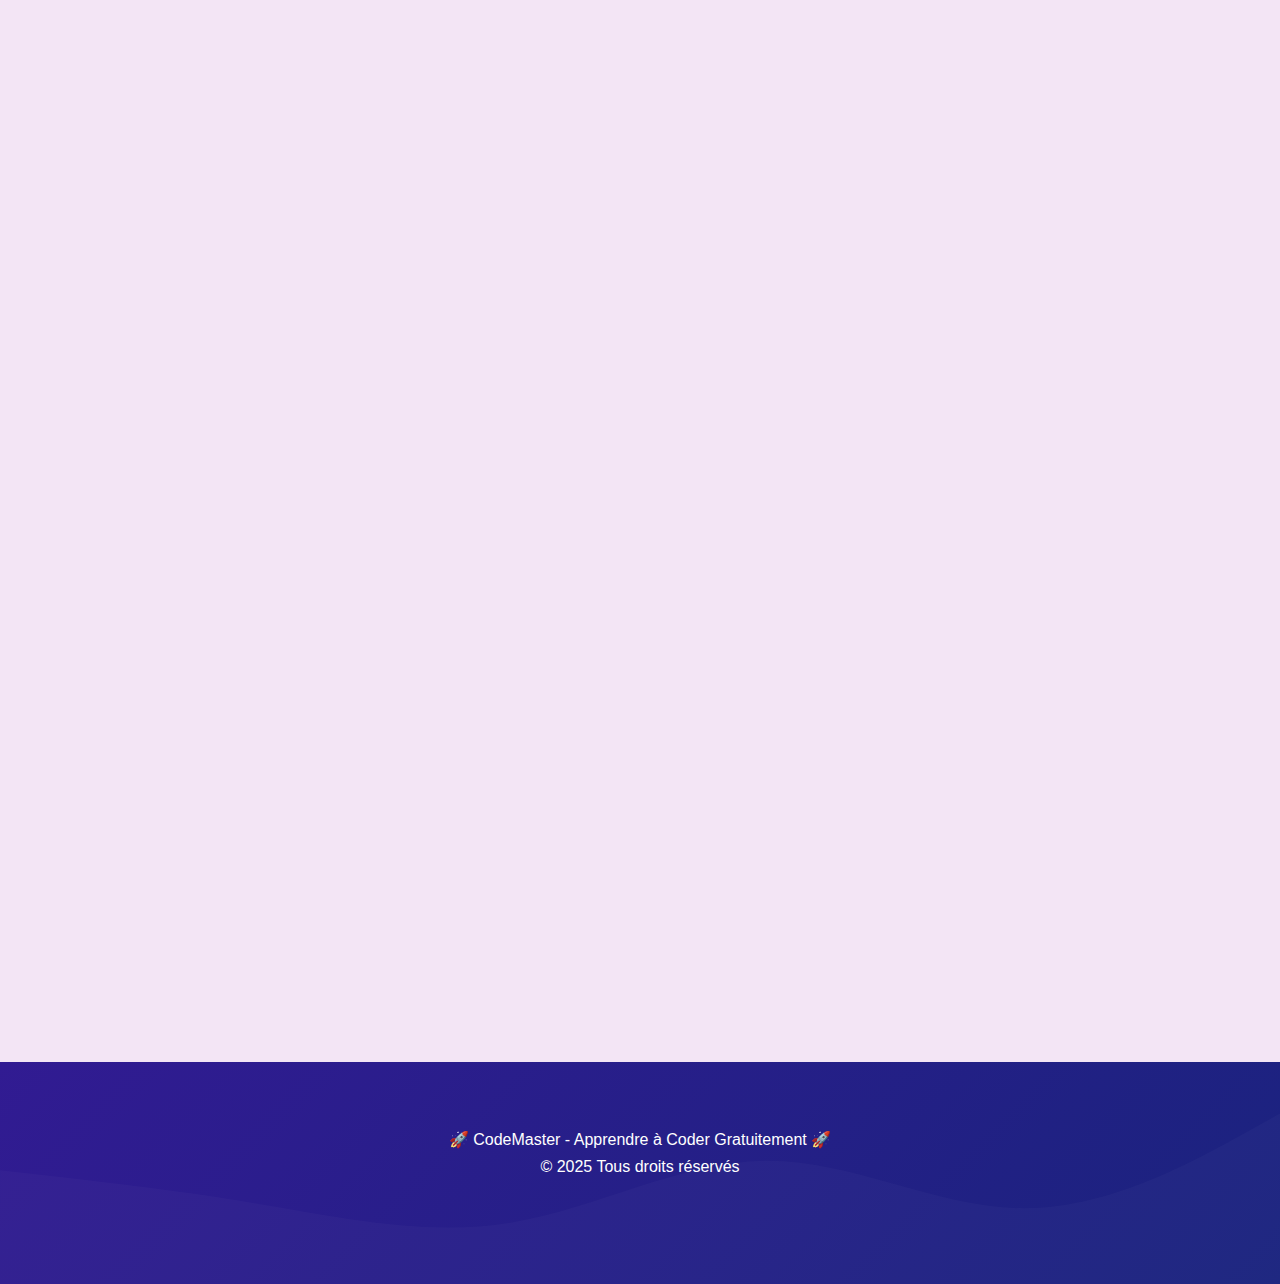
==== commit 56b651f2: "icon" ====
--- a/index.html
+++ b/index.html
@@ -4,15 +4,16 @@
 <head>
     <meta charset="UTF-8">
     <meta name="viewport" content="width=device-width, initial-scale=1.0">
-    <title>CodeMaster - Apprendre à Coder Gratuitement</title>
+    <title>FurnishCode - Apprendre à Coder Gratuitement</title>
     <link rel="stylesheet" href="https://cdnjs.cloudflare.com/ajax/libs/font-awesome/6.4.0/css/all.min.css">
-    <link rel="stylesheet" href="assets/styles.css">
+    <link rel="stylesheet" href="assets/styles.css">*
+    <link rel="icon" href="assets/logo/logo_furnishcode.svg">
 </head>
 
 <body>
     <header>
         <div class="container">
-            <h1><i class="fas fa-code"></i> CodeMaster - Apprendre à Coder Gratuitement</h1>
+            <h1><i class="fas fa-code"></i> FurnishCode - Apprendre à Coder Gratuitement</h1>
             <p>Maîtrisez les langages de programmation et frameworks les plus populaires avec nos guides complets et
                 exercices pratiques.</p>
             <div class="header-icons">
@@ -424,10 +425,7 @@
             <p>🚀 CodeMaster - Apprendre à Coder Gratuitement 🚀</p>
             <p>© 2025 Tous droits réservés</p>
             <div class="social-links">
-                <a href="#" title="GitHub"><i class="fab fa-github"></i></a>
-                <a href="#" title="Twitter"><i class="fab fa-twitter"></i></a>
-                <a href="#" title="LinkedIn"><i class="fab fa-linkedin"></i></a>
-                <a href="#" title="YouTube"><i class="fab fa-youtube"></i></a>
+
             </div>
         </div>
     </footer>
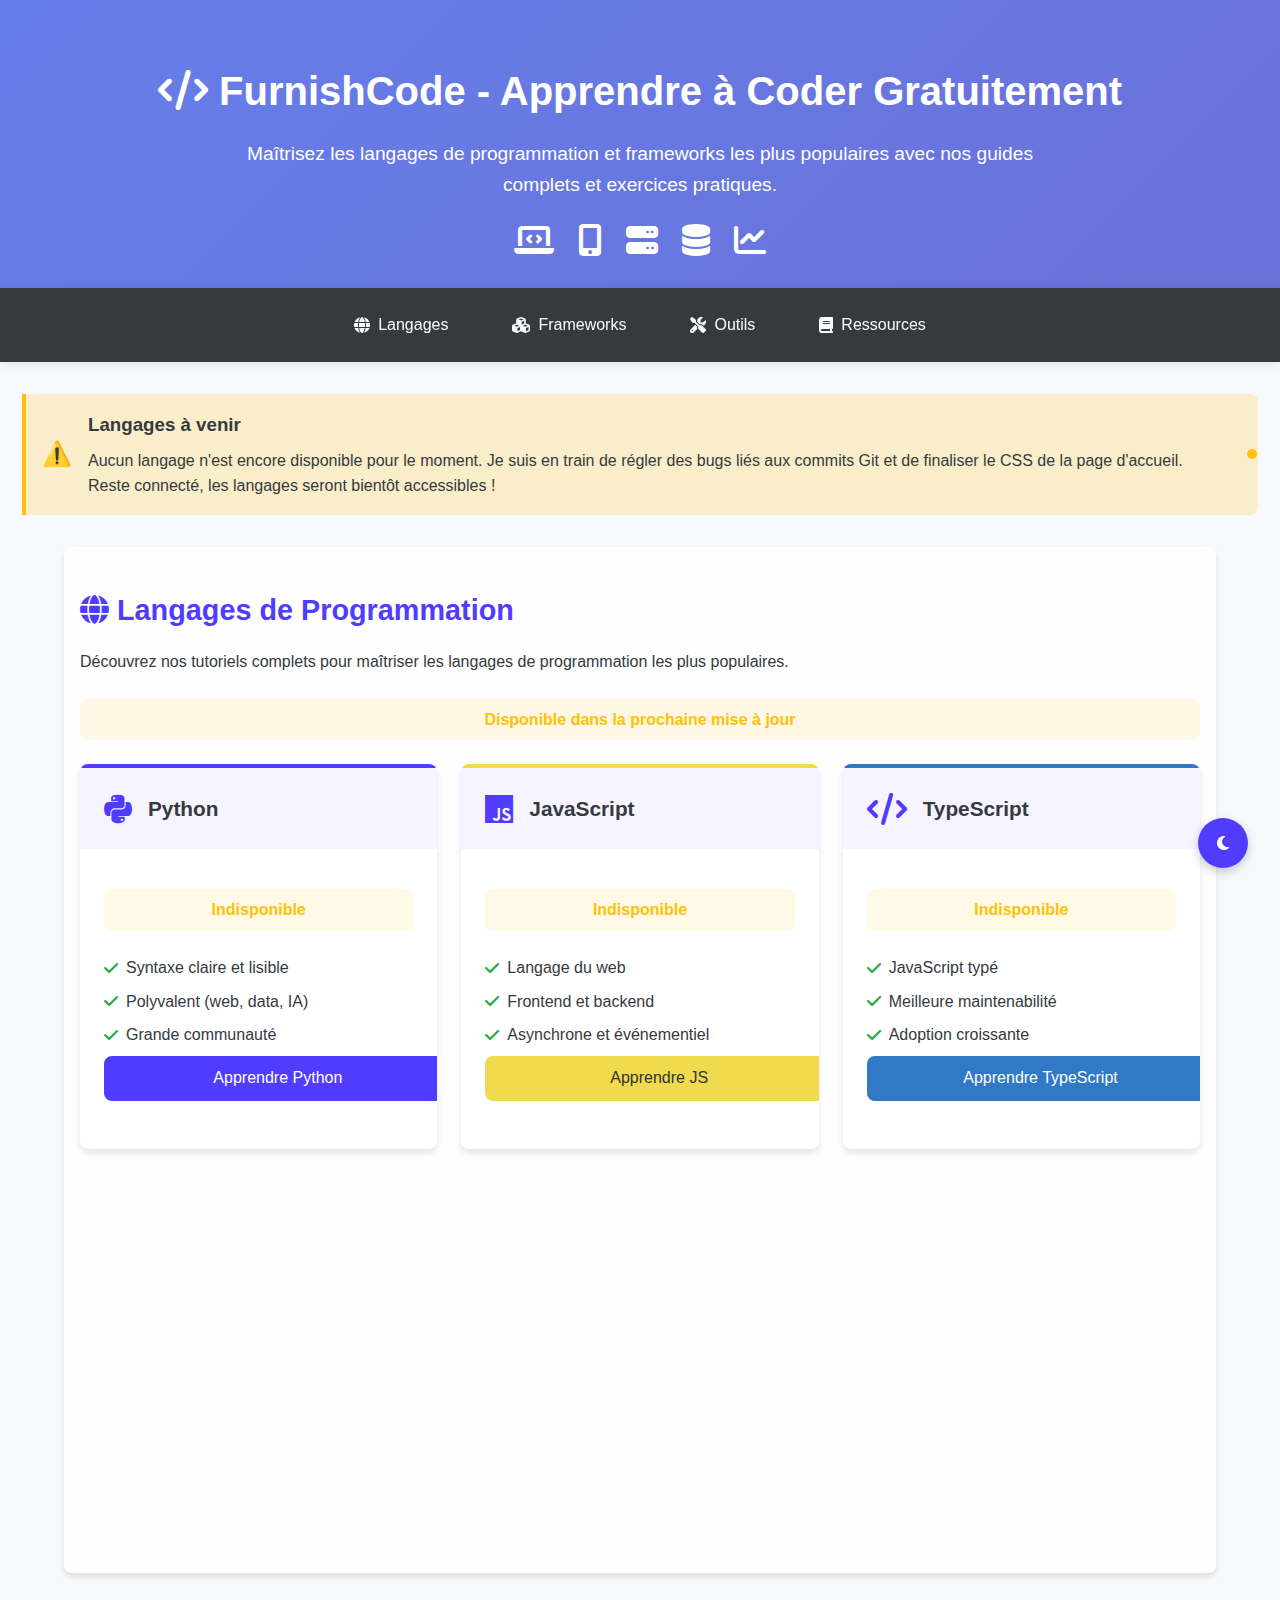
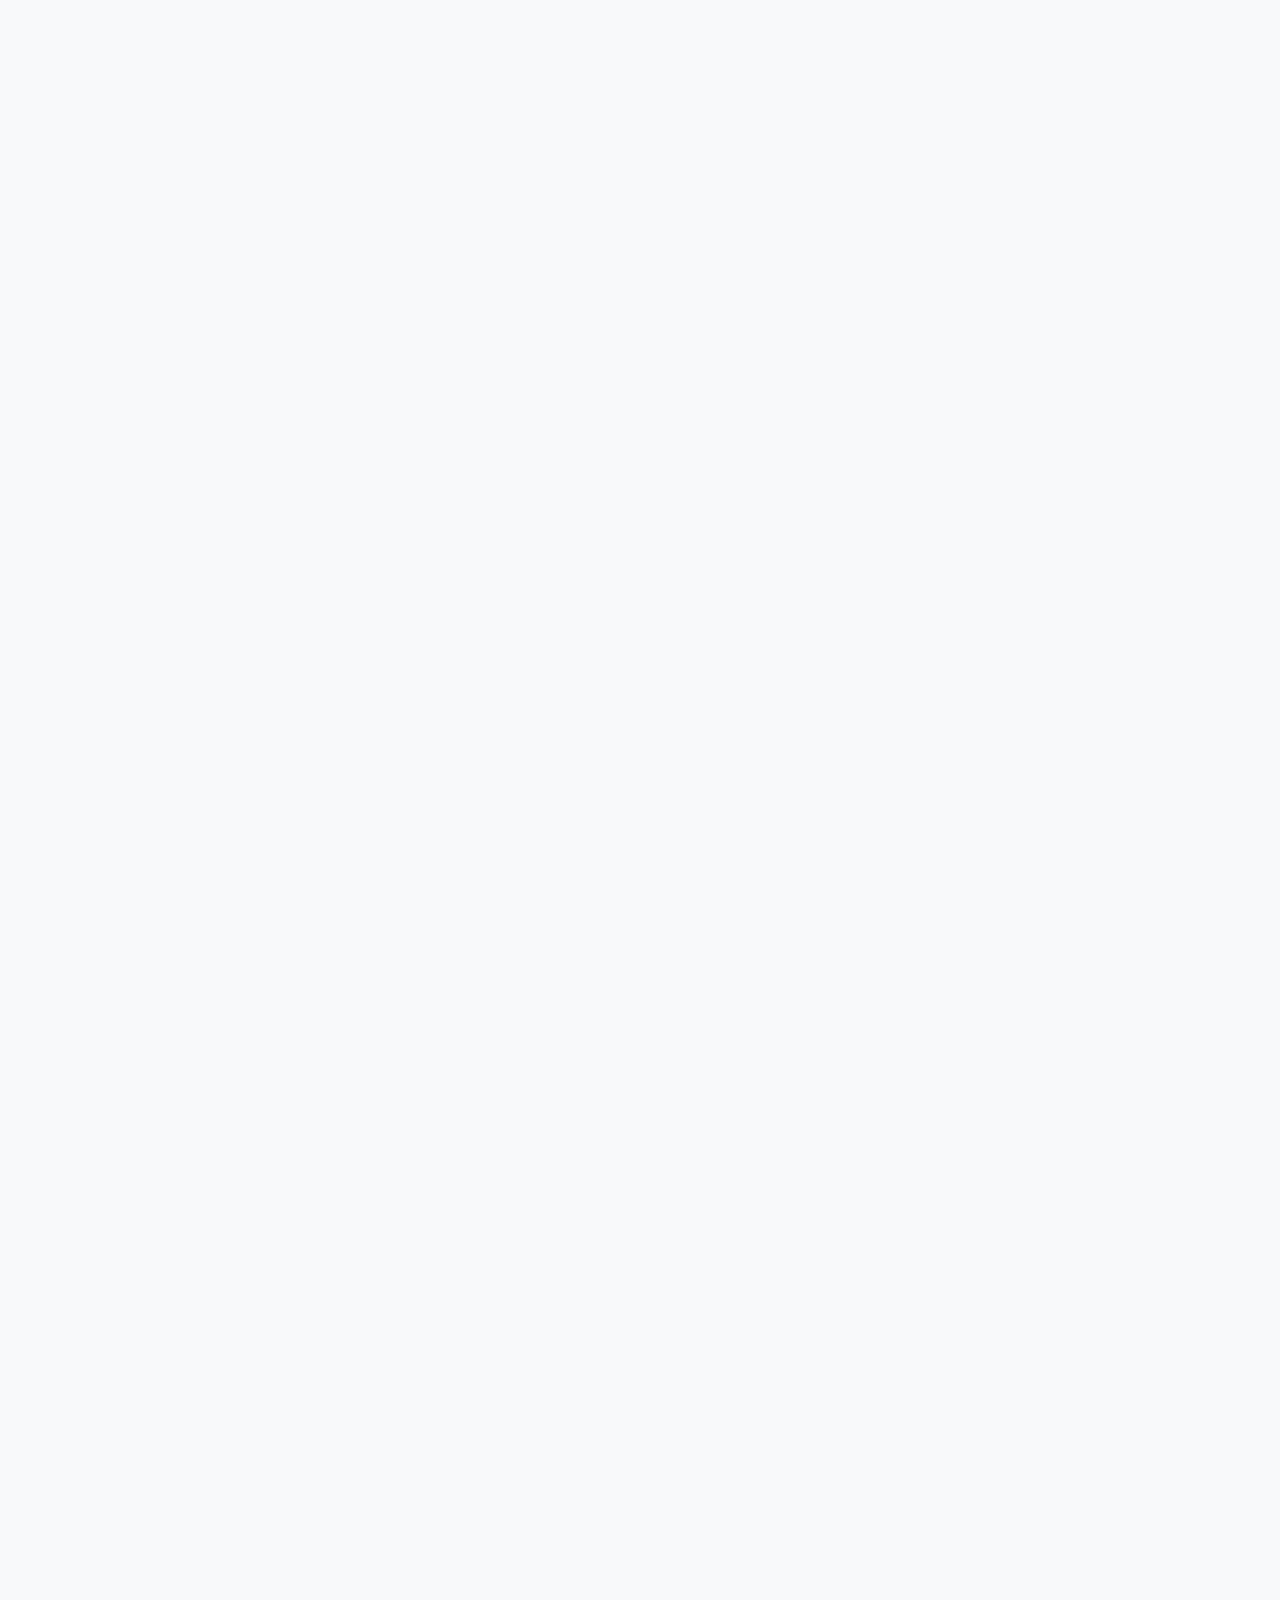
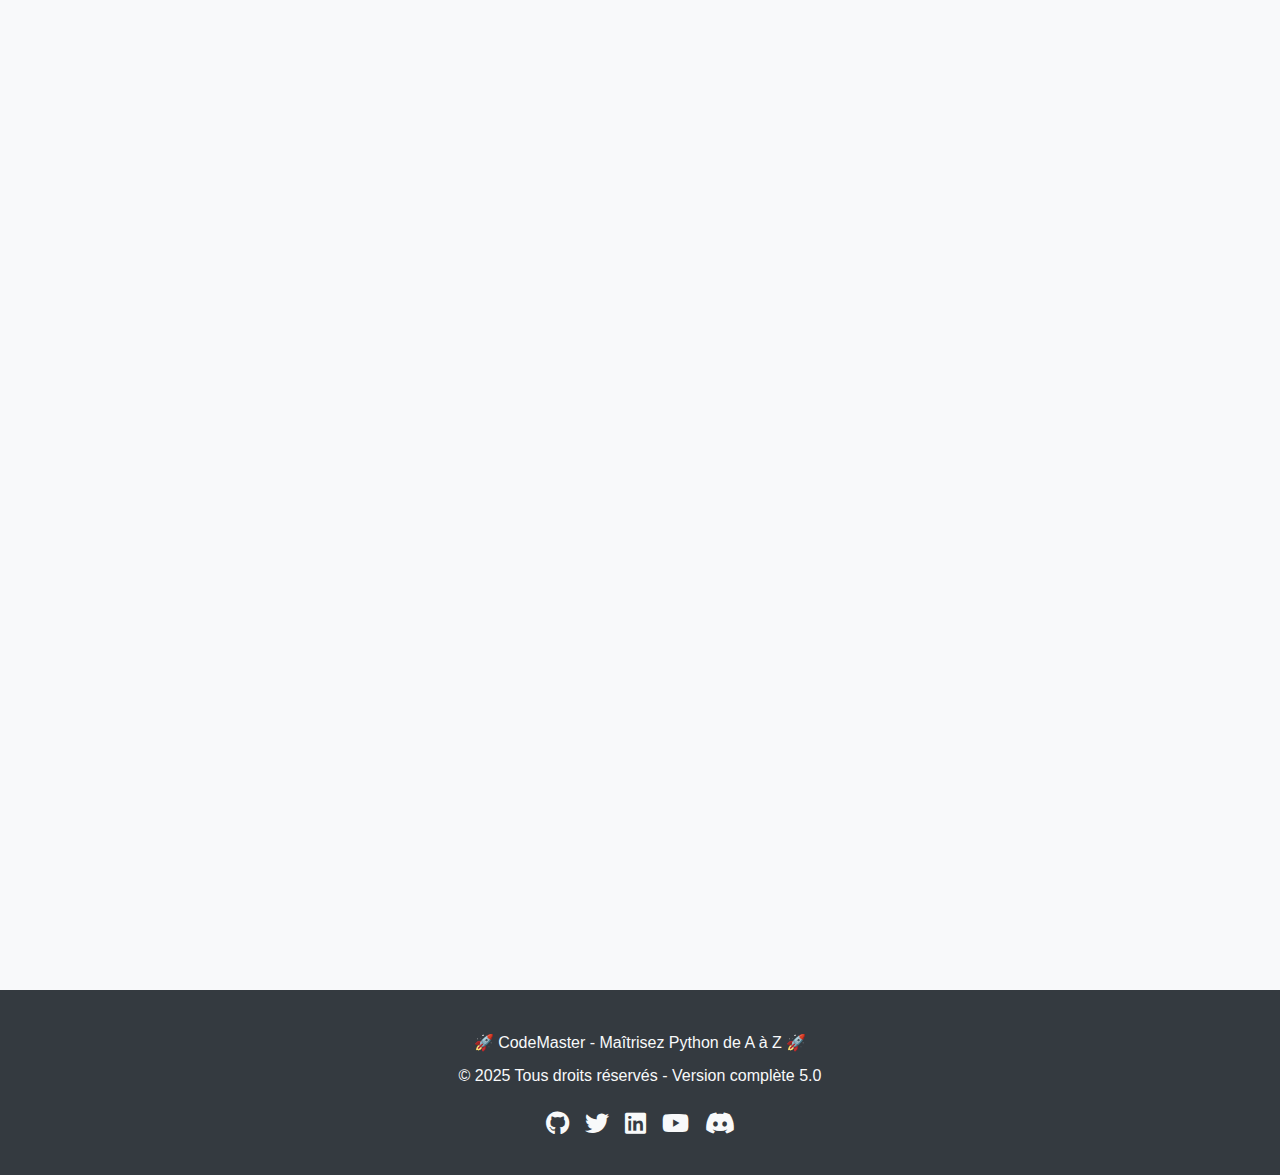
==== commit 6f652a97: "new_css_home" ====
--- a/index.html
+++ b/index.html
@@ -6,7 +6,7 @@
     <meta name="viewport" content="width=device-width, initial-scale=1.0">
     <title>FurnishCode - Apprendre à Coder Gratuitement</title>
     <link rel="stylesheet" href="https://cdnjs.cloudflare.com/ajax/libs/font-awesome/6.4.0/css/all.min.css">
-    <link rel="stylesheet" href="assets/styles.css">*
+    <link rel="stylesheet" href="assets/styles.css">
     <link rel="icon" href="assets/logo/logo_furnishcode.svg">
 </head>
 
@@ -68,13 +68,13 @@
                         <h3>Python</h3>
                     </div>
                     <div class="card-body">
-                        <p class="here">Disponible</p>
+                        <p class="comin_soon">Indisponible</p>
                         <ul>
                             <li><i class="fas fa-check"></i> Syntaxe claire et lisible</li>
                             <li><i class="fas fa-check"></i> Polyvalent (web, data, IA)</li>
                             <li><i class="fas fa-check"></i> Grande communauté</li>
-                            <a href="tuto/language/python.html" class="btn"
-                            style="">Apprendre Python</a>
+                            <a href="#" class="btn"
+                            style="background-color: #503cff">Apprendre Python</a>
                         </ul>
                     </div>
                 </div>
@@ -91,7 +91,7 @@
                             <li><i class="fas fa-check"></i> Langage du web</li>
                             <li><i class="fas fa-check"></i> Frontend et backend</li>
                             <li><i class="fas fa-check"></i> Asynchrone et événementiel</li>
-                            <a href="tuto/language/javascript.html" class="btn"
+                            <a href="#" class="btn"
                                 style="background-color: #f0db4f; color: #323330;">Apprendre JS</a>
                         </ul>
                     </div>
@@ -143,7 +143,7 @@
                             <li><i class="fas fa-check"></i> Backend web</li>
                             <li><i class="fas fa-check"></i> Large adoption</li>
                             <li><i class="fas fa-check"></i> CMS populaires</li>
-                            <a href="page/php.html" class="btn" style="background-color: #787cb5;">Apprendre PHP</a>
+                            <a href="#" class="btn" style="background-color: #787cb5;">Apprendre PHP</a>
                         </ul>
                     </div>
                 </div>
@@ -422,10 +422,14 @@
 
     <footer>
         <div class="container">
-            <p>🚀 CodeMaster - Apprendre à Coder Gratuitement 🚀</p>
-            <p>© 2025 Tous droits réservés</p>
+            <p>🚀 CodeMaster - Maîtrisez Python de A à Z 🚀</p>
+            <p>© 2025 Tous droits réservés - Version complète 5.0</p>
             <div class="social-links">
-
+                <a href="#" title="GitHub"><i class="fab fa-github"></i></a>
+                <a href="#" title="Twitter"><i class="fab fa-twitter"></i></a>
+                <a href="#" title="LinkedIn"><i class="fab fa-linkedin"></i></a>
+                <a href="#" title="YouTube"><i class="fab fa-youtube"></i></a>
+                <a href="#" title="Discord"><i class="fab fa-discord"></i></a>
             </div>
         </div>
     </footer>
--- a/assets/styles.css
+++ b/assets/styles.css
@@ -1,1083 +1,563 @@
+/* assets/styles.css */
+
+/* Variables CSS */
 :root {
-    --primary-color: #7e57c2;
-    --secondary-color: #b39ddb;
-    --accent-color: #ff9800;
-    --light-color: #f3e5f5;
-    --dark-color: #311b92;
-    --success-color: #4caf50;
+    --primary-color: #503cff;
+    --secondary-color: #6c757d;
+    --light-color: #f8f9fa;
+    --dark-color: #343a40;
+    --success-color: #28a745;
     --warning-color: #ffc107;
-    --danger-color: #f44336;
-    --border-radius: 12px;
-    --box-shadow: 0 6px 12px rgba(0, 0, 0, 0.1);
-    --transition: all 0.4s cubic-bezier(0.25, 0.8, 0.25, 1);
-    --glow: 0 0 20px rgba(126, 87, 194, 0.6);
-    --text-shadow: 0 2px 4px rgba(0, 0, 0, 0.1);
-}
-
-* {
+    --danger-color: #dc3545;
+    --border-radius: 8px;
+    --box-shadow: 0 4px 6px rgba(0, 0, 0, 0.1);
+    --transition: all 0.3s ease;
+  }
+  
+  /* Dark Mode Variables */
+  .dark-mode {
+    --light-color: #343a40;
+    --dark-color: #f8f9fa;
+    --secondary-color: #adb5bd;
+  }
+  
+  /* Base Styles */
+  body {
+    font-family: 'Segoe UI', Tahoma, Geneva, Verdana, sans-serif;
+    line-height: 1.6;
+    color: var(--dark-color);
+    background-color: var(--light-color);
+    transition: background-color 0.5s ease, color 0.5s ease;
     margin: 0;
     padding: 0;
-    box-sizing: border-box;
-}
-
-body {
-    font-family: 'Segoe UI', Tahoma, Geneva, Verdana, sans-serif;
-    line-height: 1.7;
-    background-color: var(--light-color);
-    color: var(--dark-color);
-    overflow-x: hidden;
-    scroll-behavior: smooth;
-}
-
-.container {
+  }
+  
+  .container {
+    width: 90%;
     max-width: 1200px;
     margin: 0 auto;
-    padding: 0 30px;
-}
-
-/* Header Styles - Enhanced with 3D effect */
-header {
-    background: linear-gradient(135deg, var(--primary-color), var(--secondary-color));
+    padding: 0 15px;
+  }
+  
+  /* Header Styles */
+  header {
+    background: linear-gradient(135deg, #667eea 0%, #764ba2 100%);
     color: white;
-    padding: 4rem 0;
+    padding: 2rem 0;
     text-align: center;
     position: relative;
     overflow: hidden;
-    box-shadow: var(--box-shadow);
-    transform-style: preserve-3d;
-    perspective: 1000px;
-}
-
-header::before {
-    content: "";
-    position: absolute;
-    top: 0;
-    left: 0;
-    width: 100%;
-    height: 100%;
-    background: radial-gradient(circle at 20% 50%, rgba(255, 255, 255, 0.15) 0%, transparent 70%);
-    animation: gradientShift 12s infinite alternate;
-}
-
-@keyframes gradientShift {
-    0% { transform: translateX(0) translateY(0); }
-    100% { transform: translateX(-20%) translateY(20%); }
-}
-
-header h1 {
-    font-size: 3.2rem;
-    margin-bottom: 1.5rem;
-    position: relative;
-    animation: fadeInDown 0.8s ease, glowPulse 4s infinite alternate;
-    text-shadow: 0 4px 8px rgba(0, 0, 0, 0.2);
-    transform: translateZ(20px);
-}
-
-header p {
-    font-size: 1.4rem;
+    animation: gradientBG 15s ease infinite;
+    background-size: 400% 400%;
+  }
+  
+  @keyframes gradientBG {
+    0% { background-position: 0% 50%; }
+    50% { background-position: 100% 50%; }
+    100% { background-position: 0% 50%; }
+  }
+  
+  header h1 {
+    font-size: 2.5rem;
+    margin-bottom: 1rem;
+    animation: fadeInDown 1s ease;
+  }
+  
+  header p {
+    font-size: 1.2rem;
     max-width: 800px;
-    margin: 0 auto 2rem;
-    position: relative;
-    animation: fadeInUp 1s ease;
-    transform: translateZ(10px);
-    opacity: 0.9;
-}
-
-.header-icons {
-    margin-top: 2.5rem;
+    margin: 0 auto 1.5rem;
+    animation: fadeInUp 1s ease 0.3s both;
+  }
+  
+  .header-icons {
     display: flex;
     justify-content: center;
-    gap: 2.5rem;
-    animation: fadeIn 1.5s ease;
-    transform-style: preserve-3d;
-}
-
-.header-icons i {
-    font-size: 2.8rem;
-    color: rgba(255, 255, 255, 0.85);
-    transition: all 0.5s cubic-bezier(0.175, 0.885, 0.32, 1.275);
-    text-shadow: 0 0 15px rgba(255, 255, 255, 0.4);
-    transform: translateZ(30px);
-}
-
-.header-icons i:hover {
-    color: white;
-    transform: translateY(-8px) scale(1.3) rotate(10deg);
-    text-shadow: 0 0 25px white, 0 0 15px var(--accent-color);
-    filter: drop-shadow(0 5px 15px rgba(255, 152, 0, 0.6));
-}
-
-/* Navigation - Enhanced with 3D tilt effect */
-nav {
-    background-color: white;
-    box-shadow: 0 8px 20px rgba(0, 0, 0, 0.1);
+    gap: 1.5rem;
+    margin-top: 1.5rem;
+    animation: fadeIn 1s ease 0.6s both;
+  }
+  
+  .header-icons i {
+    font-size: 2rem;
+    cursor: pointer;
+    transition: var(--transition);
+    animation: pulse 2s infinite;
+  }
+  
+  .header-icons i:hover {
+    transform: translateY(-5px) scale(1.1);
+  }
+  
+  @keyframes pulse {
+    0% { transform: scale(1); }
+    50% { transform: scale(1.1); }
+    100% { transform: scale(1); }
+  }
+  
+  /* Navigation */
+  nav {
+    background-color: var(--dark-color);
+    color: var(--light-color);
     position: sticky;
     top: 0;
     z-index: 100;
-    transform-style: preserve-3d;
-}
-
-nav ul {
+    box-shadow: 0 2px 10px rgba(0, 0, 0, 0.1);
+  }
+  
+  nav ul {
     display: flex;
     justify-content: center;
     list-style: none;
-    padding: 1.5rem 0;
-}
-
-nav li {
-    margin: 0 1.8rem;
+    padding: 1rem 0;
+    margin: 0;
+    gap: 2rem;
+  }
+  
+  nav a {
+    color: var(--light-color);
+    text-decoration: none;
+    font-weight: 500;
+    padding: 0.5rem 1rem;
+    border-radius: var(--border-radius);
+    transition: var(--transition);
     position: relative;
-    perspective: 1000px;
-}
-
-nav a {
-    text-decoration: none;
-    color: var(--dark-color);
-    font-weight: 600;
-    padding: 0.8rem 1.5rem;
-    border-radius: var(--border-radius);
-    transition: var(--transition);
-    position: relative;
-    display: inline-block;
-    transform-style: preserve-3d;
-}
-
-nav a:hover {
-    color: var(--primary-color);
-    transform: translateY(-3px) rotateX(10deg);
-}
-
-nav a::before, nav a::after {
+    display: flex;
+    align-items: center;
+    gap: 0.5rem;
+  }
+  
+  nav a:hover {
+    background-color: rgba(255, 255, 255, 0.1);
+  }
+  
+  nav a::after {
     content: '';
     position: absolute;
     bottom: -5px;
-    left: 0;
+    left: 50%;
+    width: 0;
+    height: 2px;
+    background: var(--light-color);
+    transition: var(--transition);
+    transform: translateX(-50%);
+  }
+  
+  nav a:hover::after {
     width: 100%;
-    height: 3px;
-    background: var(--primary-color);
-    transform: scaleX(0);
-    transform-origin: right;
-    transition: transform 0.6s cubic-bezier(0.165, 0.84, 0.44, 1);
-}
-
-nav a::after {
-    bottom: -8px;
-    opacity: 0.5;
-    transition-delay: 0.1s;
-}
-
-nav a:hover::before, nav a:hover::after {
-    transform: scaleX(1);
-    transform-origin: left;
-}
-
-/* Main Content - Enhanced with parallax effect */
-main {
-    padding: 4rem 0;
-    transform-style: preserve-3d;
-}
-
-.chapter {
+  }
+  
+  /* Language Notice */
+  .language-notice {
+    background-color: rgba(255, 193, 7, 0.2);
+    border-left: 4px solid var(--warning-color);
+    padding: 1rem;
+    margin: 2rem auto;
+    max-width: 1200px;
+    border-radius: 0 var(--border-radius) var(--border-radius) 0;
+    animation: slideInRight 0.8s ease;
+  }
+  
+  .notice-container {
+    display: flex;
+    align-items: center;
+    gap: 1rem;
+    position: relative;
+  }
+  
+  .notice-icon {
+    font-size: 1.5rem;
+    animation: bounce 2s infinite;
+  }
+  
+  .notice-content {
+    flex: 1;
+  }
+  
+  .notice-title {
+    margin: 0 0 0.5rem;
+    color: var(--dark-color);
+  }
+  
+  .notice-message {
+    margin: 0;
+    color: var(--dark-color);
+  }
+  
+  .notice-pulse {
+    position: absolute;
+    right: -15px;
+    width: 10px;
+    height: 10px;
+    background-color: var(--warning-color);
+    border-radius: 50%;
+    animation: pulse 1.5s infinite;
+  }
+  
+  @keyframes bounce {
+    0%, 20%, 50%, 80%, 100% { transform: translateY(0); }
+    40% { transform: translateY(-10px); }
+    60% { transform: translateY(-5px); }
+  }
+  
+  /* Main Content */
+  main {
+    padding: 2rem 0;
+  }
+  
+  .chapter {
+    margin-bottom: 3rem;
+    padding: 1rem;
+    border-radius: var(--border-radius);
+    background-color: rgba(255, 255, 255, 0.8);
+    box-shadow: var(--box-shadow);
+    transition: var(--transition);
+  }
+  
+  .dark-mode .chapter {
+    background-color: rgba(0, 0, 0, 0.2);
+  }
+  
+  .chapter:hover {
+    transform: translateY(-5px);
+    box-shadow: 0 10px 20px rgba(0, 0, 0, 0.1);
+  }
+  
+  .chapter h2 {
+    font-size: 1.8rem;
+    margin-bottom: 1rem;
+    color: var(--primary-color);
+    display: flex;
+    align-items: center;
+    gap: 0.5rem;
+  }
+  
+  .chapter p {
+    margin-bottom: 1.5rem;
+  }
+  
+  /* Cards Grid */
+  .cards-grid {
+    display: grid;
+    grid-template-columns: repeat(auto-fill, minmax(300px, 1fr));
+    gap: 1.5rem;
+    margin-top: 1.5rem;
+  }
+  
+  .card {
     background-color: white;
     border-radius: var(--border-radius);
+    overflow: hidden;
     box-shadow: var(--box-shadow);
-    padding: 3rem;
-    margin-bottom: 4rem;
-    transition: var(--transition);
-    border-left: 6px solid var(--primary-color);
+    transition: var(--transition);
     position: relative;
-    overflow: hidden;
     transform-style: preserve-3d;
-}
-
-.chapter::before {
+    perspective: 1000px;
+  }
+  
+  .dark-mode .card {
+    background-color: #2d3748;
+  }
+  
+  .card:hover {
+    transform: translateY(-10px) rotateX(5deg);
+    box-shadow: 0 15px 30px rgba(0, 0, 0, 0.2);
+  }
+  
+  .card-header {
+    padding: 1.5rem;
+    border-top: 4px solid var(--primary-color);
+    background-color: rgba(80, 60, 255, 0.05);
+    display: flex;
+    align-items: center;
+    gap: 1rem;
+  }
+  
+  .dark-mode .card-header {
+    background-color: rgba(80, 60, 255, 0.1);
+  }
+  
+  .card-header i {
+    font-size: 2rem;
+    color: var(--primary-color);
+  }
+  
+  .card-header h3 {
+    margin: 0;
+    font-size: 1.3rem;
+  }
+  
+  .card-body {
+    padding: 1.5rem;
+  }
+  
+  .card-body ul {
+    list-style: none;
+    padding: 0;
+    margin: 0 0 1.5rem;
+  }
+  
+  .card-body li {
+    margin-bottom: 0.5rem;
+    display: flex;
+    align-items: center;
+    gap: 0.5rem;
+  }
+  
+  .card-body li i {
+    color: var(--success-color);
+  }
+  
+  .btn {
+    display: inline-block;
+    padding: 0.6rem 1.2rem;
+    background-color: var(--primary-color);
+    color: white;
+    text-decoration: none;
+    border-radius: var(--border-radius);
+    font-weight: 500;
+    transition: var(--transition);
+    text-align: center;
+    border: none;
+    cursor: pointer;
+    width: 100%;
+  }
+  
+  .btn:hover {
+    transform: translateY(-3px);
+    box-shadow: 0 5px 15px rgba(0, 0, 0, 0.2);
+  }
+  
+  .comin_soon {
+    color: var(--warning-color);
+    font-weight: bold;
+    text-align: center;
+    padding: 0.5rem;
+    border-radius: var(--border-radius);
+    background-color: rgba(255, 193, 7, 0.1);
+    animation: pulseText 2s infinite;
+  }
+  
+  .here {
+    color: var(--success-color);
+    font-weight: bold;
+    text-align: center;
+    padding: 0.5rem;
+    border-radius: var(--border-radius);
+    background-color: rgba(40, 167, 69, 0.1);
+  }
+  
+  @keyframes pulseText {
+    0% { opacity: 0.7; }
+    50% { opacity: 1; }
+    100% { opacity: 0.7; }
+  }
+  
+  /* Footer */
+  footer {
+    background-color: var(--dark-color);
+    color: var(--light-color);
+    text-align: center;
+    padding: 2rem 0;
+    margin-top: 3rem;
+  }
+  
+  footer p {
+    margin: 0.5rem 0;
+  }
+  
+  .social-links {
+    display: flex;
+    justify-content: center;
+    gap: 1rem;
+    margin-top: 1rem;
+  }
+  
+  .social-links a {
+    color: var(--light-color);
+    font-size: 1.5rem;
+    transition: var(--transition);
+  }
+  
+  .social-links a:hover {
+    transform: translateY(-3px) scale(1.1);
+  }
+  
+  /* Dark Mode Toggle */
+  .dark-mode-toggle {
+    position: fixed;
+    bottom: 2rem;
+    right: 2rem;
+    width: 50px;
+    height: 50px;
+    background-color: var(--primary-color);
+    color: white;
+    border-radius: 50%;
+    display: flex;
+    justify-content: center;
+    align-items: center;
+    cursor: pointer;
+    box-shadow: 0 4px 10px rgba(0, 0, 0, 0.2);
+    transition: var(--transition);
+    z-index: 99;
+    animation: float 3s ease-in-out infinite;
+  }
+  
+  .dark-mode-toggle:hover {
+    transform: scale(1.1) rotate(30deg);
+    box-shadow: 0 6px 15px rgba(0, 0, 0, 0.3);
+  }
+  
+  @keyframes float {
+    0% { transform: translateY(0px); }
+    50% { transform: translateY(-10px); }
+    100% { transform: translateY(0px); }
+  }
+  
+  /* Animations */
+  @keyframes fadeIn {
+    from { opacity: 0; }
+    to { opacity: 1; }
+  }
+  
+  @keyframes fadeInDown {
+    from {
+      opacity: 0;
+      transform: translateY(-20px);
+    }
+    to {
+      opacity: 1;
+      transform: translateY(0);
+    }
+  }
+  
+  @keyframes fadeInUp {
+    from {
+      opacity: 0;
+      transform: translateY(20px);
+    }
+    to {
+      opacity: 1;
+      transform: translateY(0);
+    }
+  }
+  
+  @keyframes slideInRight {
+    from {
+      opacity: 0;
+      transform: translateX(50px);
+    }
+    to {
+      opacity: 1;
+      transform: translateX(0);
+    }
+  }
+  
+  /* Responsive Design */
+  @media (max-width: 768px) {
+    header h1 {
+      font-size: 2rem;
+    }
+    
+    nav ul {
+      flex-direction: column;
+      gap: 0.5rem;
+      align-items: center;
+    }
+    
+    .cards-grid {
+      grid-template-columns: 1fr;
+    }
+    
+    .dark-mode-toggle {
+      width: 40px;
+      height: 40px;
+      bottom: 1rem;
+      right: 1rem;
+    }
+  }
+  
+  /* Special Effects */
+  .card::before {
     content: '';
     position: absolute;
     top: 0;
     left: 0;
+    right: 0;
+    height: 4px;
+    background: linear-gradient(90deg, var(--primary-color), #764ba2);
+    transform: scaleX(0);
+    transform-origin: left;
+    transition: transform 0.5s ease;
+  }
+  
+  .card:hover::before {
+    transform: scaleX(1);
+  }
+  
+  /* Glow Effect */
+  .glow {
+    animation: glow 2s ease-in-out infinite alternate;
+  }
+  
+  @keyframes glow {
+    from {
+      box-shadow: 0 0 5px rgba(80, 60, 255, 0.5);
+    }
+    to {
+      box-shadow: 0 0 20px rgba(80, 60, 255, 0.8);
+    }
+  }
+  
+  /* Loading Animation */
+  .loading-spinner {
+    display: inline-block;
+    width: 20px;
+    height: 20px;
+    border: 3px solid rgba(255, 255, 255, 0.3);
+    border-radius: 50%;
+    border-top-color: white;
+    animation: spin 1s ease-in-out infinite;
+  }
+  
+  @keyframes spin {
+    to { transform: rotate(360deg); }
+  }
+  
+  /* Hover Effects */
+  .btn-grow {
+    transition: transform 0.3s ease;
+  }
+  
+  .btn-grow:hover {
+    transform: scale(1.05);
+  }
+  
+  /* 3D Flip Effect */
+  .flip-card {
+    perspective: 1000px;
+  }
+  
+  .flip-card-inner {
+    position: relative;
     width: 100%;
     height: 100%;
-    background: linear-gradient(135deg, rgba(126, 87, 194, 0.08) 0%, transparent 100%);
-    pointer-events: none;
-    transform: translateZ(-1px);
-}
-
-.chapter:hover {
-    transform: translateY(-12px) rotateX(1deg);
-    box-shadow: 0 20px 40px rgba(0, 0, 0, 0.2);
-}
-
-.chapter h2 {
-    color: var(--primary-color);
-    margin-bottom: 2.5rem;
-    font-size: 2.2rem;
-    display: flex;
-    align-items: center;
-    gap: 1.2rem;
-    position: relative;
-    transform: translateZ(20px);
-}
-
-.chapter h2::after {
-    content: '';
-    flex: 1;
-    height: 3px;
-    background: linear-gradient(to right, var(--primary-color), transparent);
-    margin-left: 1.5rem;
-    animation: lineExpand 1s ease-out;
-}
-
-@keyframes lineExpand {
-    from { width: 0; }
-    to { width: 100%; }
-}
-
-/* Cards Grid - Enhanced with 3D flip effect */
-.cards-grid {
-    display: grid;
-    grid-template-columns: repeat(auto-fill, minmax(320px, 1fr));
-    gap: 2.5rem;
-    margin-top: 3rem;
-    perspective: 2000px;
-}
-
-.card {
-    background: white;
-    border-radius: var(--border-radius);
-    box-shadow: var(--box-shadow);
-    overflow: hidden;
-    transition: var(--transition);
-    border-top: 6px solid var(--primary-color);
-    position: relative;
+    text-align: center;
+    transition: transform 0.6s;
     transform-style: preserve-3d;
-}
-
-.card::before {
-    content: '';
-    position: absolute;
-    top: 0;
-    left: 0;
-    width: 100%;
-    height: 100%;
-    background: linear-gradient(135deg, rgba(126, 87, 194, 0.1) 0%, transparent 100%);
-    pointer-events: none;
-    transform: translateZ(-1px);
-}
-
-.card:hover {
-    transform: translateY(-15px) rotateY(5deg);
-    box-shadow: 0 25px 50px rgba(0, 0, 0, 0.25);
-}
-
-.card-header {
-    padding: 2rem;
-    background: var(--primary-color);
-    color: white;
-    display: flex;
-    align-items: center;
-    gap: 1.5rem;
-    position: relative;
-    overflow: hidden;
-    transform-style: preserve-3d;
-}
-
-.card-header::before {
-    content: '';
-    position: absolute;
-    top: -50%;
-    left: -50%;
-    width: 200%;
-    height: 200%;
-    background: linear-gradient(45deg, transparent, rgba(255, 255, 255, 0.15), transparent);
-    transform: rotate(45deg);
-    transition: all 0.8s cubic-bezier(0.19, 1, 0.22, 1);
-}
-
-.card:hover .card-header::before {
-    left: 100%;
-    animation: shine 1.5s;
-}
-
-.card-header i {
-    font-size: 2.5rem;
-    transition: all 0.5s cubic-bezier(0.175, 0.885, 0.32, 1.275);
-    transform: translateZ(10px);
-}
-
-.card:hover .card-header i {
-    transform: rotate(20deg) scale(1.3);
-    filter: drop-shadow(0 5px 10px rgba(0, 0, 0, 0.3));
-}
-
-.card-body {
-    padding: 2rem;
-    background-color: white;
-    transform-style: preserve-3d;
-}
-
-.card-body ul {
-    list-style: none;
-    padding-left: 0;
-    margin: 0;
-}
-
-.card-body li {
-    margin-bottom: 1.2rem;
-    display: flex;
-    align-items: center;
-    gap: 1rem;
-    transition: var(--transition);
-    padding: 0.8rem 1rem;
-    border-radius: 8px;
-    background-color: rgba(126, 87, 194, 0.05);
-    transform: translateZ(5px);
-}
-
-.card-body li:hover {
-    transform: translateX(10px) scale(1.02);
-    background-color: rgba(126, 87, 194, 0.1);
-    box-shadow: 0 4px 12px rgba(126, 87, 194, 0.15);
-}
-
-.card-body li i {
-    color: var(--primary-color);
-    font-size: 1.2rem;
-    flex-shrink: 0;
-    transition: all 0.3s ease;
-}
-
-.card-body li:hover i {
-    transform: rotate(15deg) scale(1.2);
-    color: var(--accent-color);
-}
-
-/* Buttons - Enhanced with 3D press effect */
-.btn {
-    display: inline-block;
-    background-color: var(--primary-color);
-    color: white;
-    padding: 1.2rem 2.5rem;
-    border: none;
-    border-radius: 50px;
-    cursor: pointer;
-    font-weight: 600;
-    text-decoration: none;
-    transition: var(--transition);
-    margin: 1.5rem 0 0;
-    box-shadow: 0 8px 20px rgba(126, 87, 194, 0.3);
-    position: relative;
-    overflow: hidden;
-    z-index: 1;
-    transform-style: preserve-3d;
-}
-
-.btn::before {
-    content: '';
-    position: absolute;
-    top: 0;
-    left: 0;
-    width: 100%;
-    height: 100%;
-    background: linear-gradient(135deg, rgba(255, 255, 255, 0.3) 0%, transparent 100%);
-    z-index: -1;
-    transition: var(--transition);
-}
-
-.btn:hover {
-    background-color: #5e35b1;
-    transform: translateY(-8px) scale(1.05);
-    box-shadow: 0 15px 30px rgba(126, 87, 194, 0.4);
-}
-
-.btn:active {
-    transform: translateY(2px) scale(0.98);
-}
-
-.btn-outline {
-    background-color: transparent;
-    border: 3px solid var(--primary-color);
-    color: var(--primary-color);
-    position: relative;
-    overflow: hidden;
-}
-
-.btn-outline::before {
-    content: '';
-    position: absolute;
-    top: 0;
-    left: -100%;
-    width: 100%;
-    height: 100%;
-    background: var(--primary-color);
-    transition: var(--transition);
-    z-index: -1;
-}
-
-.btn-outline:hover {
-    color: white;
-    box-shadow: var(--glow);
-    border-color: transparent;
-}
-
-/* Footer - Enhanced with wave effect */
-footer {
-    background: linear-gradient(135deg, var(--dark-color), #1a237e);
-    color: white;
-    text-align: center;
-    padding: 4rem 0;
-    margin-top: 4rem;
-    position: relative;
-    overflow: hidden;
-}
-
-footer::before {
-    content: '';
-    position: absolute;
-    top: 0;
-    left: 0;
-    width: 100%;
-    height: 100%;
-    background: url('data:image/svg+xml;utf8,<svg xmlns="http://www.w3.org/2000/svg" viewBox="0 0 1440 320"><path fill="rgba(255,255,255,0.05)" d="M0,192L48,197.3C96,203,192,213,288,229.3C384,245,480,267,576,250.7C672,235,768,181,864,181.3C960,181,1056,235,1152,234.7C1248,235,1344,181,1392,154.7L1440,128L1440,320L1392,320C1344,320,1248,320,1152,320C1056,320,960,320,864,320C768,320,672,320,576,320C480,320,384,320,288,320C192,320,96,320,48,320L0,320Z"></path></svg>');
-    background-size: cover;
-    background-position: bottom;
-    opacity: 0.5;
-    animation: wave 12s linear infinite;
-}
-
-@keyframes wave {
-    0% { background-position-x: 0; }
-    100% { background-position-x: 1440px; }
-}
-
-.social-links {
-    display: flex;
-    justify-content: center;
-    gap: 2rem;
-    margin-top: 2.5rem;
-    transform-style: preserve-3d;
-}
-
-.social-links a {
-    color: white;
-    font-size: 1.8rem;
-    transition: all 0.5s cubic-bezier(0.175, 0.885, 0.32, 1.275);
-    width: 56px;
-    height: 56px;
-    border-radius: 50%;
-    display: flex;
-    align-items: center;
-    justify-content: center;
-    background: rgba(255, 255, 255, 0.1);
-    position: relative;
-    overflow: hidden;
-    transform: translateZ(20px);
-}
-
-.social-links a::before {
-    content: '';
-    position: absolute;
-    top: 0;
-    left: 0;
-    width: 100%;
-    height: 100%;
-    background: linear-gradient(45deg, var(--primary-color), var(--secondary-color));
-    z-index: -1;
-    opacity: 0;
-    transition: opacity 0.4s ease;
-}
-
-.social-links a:hover {
-    color: white;
-    transform: translateY(-8px) scale(1.2) rotate(10deg);
-    background: transparent;
-    box-shadow: 0 12px 25px rgba(126, 87, 194, 0.4);
-}
-
-.social-links a:hover::before {
-    opacity: 1;
-}
-
-.social-links a:hover i {
-    transform: scale(1.2);
-    filter: drop-shadow(0 2px 5px rgba(0, 0, 0, 0.3));
-}
-
-/* Dark Mode Toggle - Enhanced with glow */
-.dark-mode-toggle {
-    position: fixed;
-    bottom: 2.5rem;
-    right: 2.5rem;
-    background-color: var(--primary-color);
-    color: white;
-    width: 70px;
-    height: 70px;
-    border-radius: 50%;
-    display: flex;
-    align-items: center;
-    justify-content: center;
-    cursor: pointer;
-    box-shadow: 0 8px 25px rgba(126, 87, 194, 0.4);
-    z-index: 100;
-    transition: var(--transition);
-    transform-style: preserve-3d;
-}
-
-.dark-mode-toggle::before {
-    content: '';
+  }
+  
+  .flip-card:hover .flip-card-inner {
+    transform: rotateY(180deg);
+  }
+  
+  .flip-card-front, .flip-card-back {
     position: absolute;
     width: 100%;
     height: 100%;
-    border-radius: 50%;
-    background: var(--primary-color);
-    z-index: -1;
-    animation: pulseGlow 3s infinite;
-}
-
-.dark-mode-toggle:hover {
-    transform: scale(1.15) rotate(45deg);
-    box-shadow: 0 12px 30px rgba(126, 87, 194, 0.6);
-}
-
-.dark-mode-toggle i {
-    font-size: 1.8rem;
-    transition: var(--transition);
-}
-
-@keyframes pulseGlow {
-    0%, 100% { transform: scale(1); opacity: 0.7; }
-    50% { transform: scale(1.2); opacity: 0.3; }
-}
-
-/* Animations - Enhanced */
-@keyframes fadeIn {
-    from { opacity: 0; }
-    to { opacity: 1; }
-}
-
-@keyframes fadeInDown {
-    from { 
-        opacity: 0;
-        transform: translateY(-40px) rotateX(-15deg);
-    }
-    to { 
-        opacity: 1;
-        transform: translateY(0) rotateX(0);
-    }
-}
-
-@keyframes fadeInUp {
-    from { 
-        opacity: 0;
-        transform: translateY(40px) rotateX(15deg);
-    }
-    to { 
-        opacity: 1;
-        transform: translateY(0) rotateX(0);
-    }
-}
-
-@keyframes glowPulse {
-    0% { 
-        text-shadow: 0 0 15px rgba(255, 255, 255, 0.4);
-    }
-    100% { 
-        text-shadow: 0 0 25px rgba(255, 255, 255, 0.8), 0 0 15px var(--accent-color);
-    }
-}
-
-@keyframes float {
-    0%, 100% { transform: translateY(0) rotate(0); }
-    50% { transform: translateY(-15px) rotate(5deg); }
-}
-
-@keyframes shine {
-    0% { left: -100%; }
-    20% { left: 100%; }
-    100% { left: 100%; }
-}
-
-/* Responsive Design - Enhanced */
-@media (max-width: 1200px) {
-    .container {
-        padding: 0 25px;
-    }
-    
-    header h1 {
-        font-size: 2.8rem;
-    }
-    
-    .cards-grid {
-        grid-template-columns: repeat(auto-fill, minmax(280px, 1fr));
-    }
-}
-
-@media (max-width: 992px) {
-    header {
-        padding: 3.5rem 0;
-    }
-    
-    header h1 {
-        font-size: 2.5rem;
-    }
-    
-    header p {
-        font-size: 1.3rem;
-    }
-    
-    .chapter {
-        padding: 2.5rem;
-    }
-    
-    .social-links a {
-        width: 50px;
-        height: 50px;
-        font-size: 1.6rem;
-    }
-}
-
-@media (max-width: 768px) {
-    header {
-        padding: 3rem 0;
-    }
-    
-    header h1 {
-        font-size: 2.2rem;
-    }
-    
-    header p {
-        font-size: 1.2rem;
-    }
-    
-    .header-icons i {
-        font-size: 2.2rem;
-    }
-    
-    nav ul {
-        flex-wrap: wrap;
-        padding: 1rem;
-    }
-    
-    nav li {
-        margin: 0.5rem 1rem;
-    }
-    
-    .cards-grid {
-        grid-template-columns: 1fr;
-        gap: 2rem;
-    }
-    
-    .chapter {
-        padding: 2rem;
-    }
-    
-    .btn {
-        padding: 1rem 2rem;
-    }
-    
-    .dark-mode-toggle {
-        width: 60px;
-        height: 60px;
-        bottom: 2rem;
-        right: 2rem;
-    }
-}
-
-@media (max-width: 576px) {
-    .container {
-        padding: 0 20px;
-    }
-    
-    header h1 {
-        font-size: 2rem;
-    }
-    
-    header p {
-        font-size: 1.1rem;
-    }
-    
-    .header-icons {
-        gap: 1.8rem;
-    }
-    
-    .header-icons i {
-        font-size: 2rem;
-    }
-    
-    nav a {
-        padding: 0.6rem 1rem;
-    }
-    
-    .chapter {
-        padding: 1.8rem;
-    }
-    
-    .chapter h2 {
-        font-size: 1.8rem;
-    }
-    
-    .social-links {
-        gap: 1.5rem;
-    }
-    
-    .social-links a {
-        width: 45px;
-        height: 45px;
-        font-size: 1.4rem;
-    }
-}
-
-/* Dark Mode Styles - Enhanced */
-body.dark-mode {
-    background-color: #0a0433;
-    color: #d1c4e9;
-}
-
-body.dark-mode header {
-    background: linear-gradient(135deg, #4527a0, #7e57c2);
-}
-
-body.dark-mode nav {
-    background-color: #1a237e;
-    box-shadow: 0 8px 20px rgba(0, 0, 0, 0.4);
-}
-
-body.dark-mode nav a {
-    color: #d1c4e9;
-}
-
-body.dark-mode nav a:hover {
-    color: var(--secondary-color);
-}
-
-body.dark-mode .chapter,
-body.dark-mode .card {
-    background-color: #1a237e;
-    color: #d1c4e9;
-    box-shadow: 0 10px 20px rgba(0, 0, 0, 0.3);
-}
-
-body.dark-mode .card-header {
-    background-color: #4527a0;
-}
-
-body.dark-mode footer {
-    background: linear-gradient(135deg, #0a0433, #1a237e);
-}
-
-body.dark-mode .card-body li i {
-    color: #b39ddb;
-}
-
-body.dark-mode .btn-outline {
-    border-color: #b39ddb;
-    color: #b39ddb;
-}
-
-body.dark-mode .btn-outline:hover {
-    color: #0a0433;
-}
-
-/* Language Notice - Enhanced 3D effect */
-.language-notice {
-    display: flex;
-    justify-content: center;
-    align-items: center;
-    min-height: 120px;
-    padding: 1.5rem;
-    perspective: 1000px;
-    transform-style: preserve-3d;
-}
-
-.notice-container {
-    position: relative;
-    display: flex;
-    gap: 1.5rem;
-    padding: 2rem;
-    border-radius: var(--border-radius);
-    background: linear-gradient(135deg, #fff8e6 0%, #fff3d1 100%);
-    border-left: 6px solid var(--warning-color);
-    margin: 3rem auto;
-    align-items: center;
-    max-width: 700px;
-    width: 90%;
-    box-shadow: 0 8px 25px rgba(0,0,0,0.1);
-    transform-style: preserve-3d;
-    animation: floatIn 0.8s cubic-bezier(0.25, 0.46, 0.45, 0.94) both;
-    overflow: hidden;
-    transform: translateZ(10px);
-}
-
-.notice-container::before {
-    content: '';
-    position: absolute;
-    top: 0;
-    left: 0;
-    width: 100%;
-    height: 100%;
-    background: linear-gradient(90deg, transparent, rgba(255,255,255,0.4), transparent);
-    transform: translateX(-100%);
-}
-
-.notice-container:hover::before {
-    animation: shine 1.8s infinite;
-}
-
-.notice-icon {
-    font-size: 2.5rem;
-    flex-shrink: 0;
-    animation: bounce 2s infinite, rotate 8s infinite linear;
-    filter: drop-shadow(0 4px 8px rgba(0,0,0,0.15));
-    transform: translateZ(20px);
-}
-
-.notice-content {
-    flex: 1;
-    animation: textIn 1s 0.3s both;
-    transform: translateZ(15px);
-}
-
-.notice-title {
-    margin: 0 0 1rem 0;
-    font-size: 1.5rem;
-    color: #d4a017;
-    text-shadow: var(--text-shadow);
-}
-
-.notice-message {
-    margin: 0;
-    font-size: 1.1rem;
-    line-height: 1.7;
-    color: #5c4b00;
-    opacity: 0.9;
-}
-
-.js-highlight {
-    position: relative;
-    background-color: #fff3bf;
-    padding: 0.4rem 0.8rem;
-    border-radius: 8px;
-    font-weight: bold;
-    color: #b08c00;
-    display: inline-block;
-    animation: pulse 2s infinite;
-    transform: translateZ(5px);
-}
-
-.js-highlight::after {
-    content: '';
-    position: absolute;
-    top: -4px;
-    left: -4px;
-    right: -4px;
-    bottom: -4px;
-    border: 2px solid var(--warning-color);
-    border-radius: 12px;
-    animation: pulseBorder 2s infinite;
-    opacity: 0;
-}
-
-.notice-pulse {
-    position: absolute;
-    width: 120px;
-    height: 120px;
-    background: rgba(255, 193, 7, 0.2);
-    border-radius: 50%;
-    top: 50%;
-    left: -40px;
-    transform: translateY(-50%);
-    animation: pulseEffect 4s infinite;
-    z-index: 0;
-}
-
-/* New Animations */
-@keyframes rotate {
-    from { transform: rotate(0); }
-    to { transform: rotate(360deg); }
-}
-
-@keyframes tilt {
-    0%, 100% { transform: rotate(0); }
-    25% { transform: rotate(2deg); }
-    75% { transform: rotate(-2deg); }
-}
-
-/* Responsive for Notice */
-@media (max-width: 768px) {
-    .notice-container {
-        flex-direction: column;
-        text-align: center;
-        padding: 1.8rem;
-    }
-    
-    .notice-icon {
-        margin-bottom: 1rem;
-        font-size: 2.2rem;
-    }
-    
-    .notice-title {
-        font-size: 1.3rem;
-    }
-    
-    .notice-message {
-        font-size: 1rem;
-    }
-    
-    .notice-pulse {
-        display: none;
-    }
-}
-
-
-
-
-
-
-
-
-
-
-
-
-
-
-
-
-
-
-
-
-
-
-
-
-
-
-
-
-
-
-
-
-.comin_soon {
-    font-size: 1.25rem;
-    font-weight: 800;
-    color: #fff;
-    text-align: center;
-    background: linear-gradient(135deg, #ff0000, #c50000);
-    padding: 1rem 2.5rem;
-    border-radius: 50px;
-    box-shadow: 0 6px 15px rgba(197, 0, 0, 0.4), 
-                0 0 0 2px #fff, 
-                0 0 0 4px #ff0000;
-    margin: 1.5rem auto;
-    text-transform: uppercase;
-    letter-spacing: 2px;
-    position: relative;
-    overflow: hidden;
-    z-index: 1;
-    cursor: pointer;
-    transition: all 0.5s cubic-bezier(0.19, 1, 0.22, 1);
-    transform-style: preserve-3d;
-    perspective: 500px;
-    max-width: max-content;
-    text-shadow: 0 2px 4px rgba(0, 0, 0, 0.3);
-}
-
-.comin_soon::before {
-    content: '';
-    position: absolute;
-    top: 0;
-    left: -100%;
-    width: 100%;
-    height: 100%;
-    background: linear-gradient(90deg, 
-                transparent, 
-                rgba(255, 255, 255, 0.2), 
-                transparent);
-    transition: all 0.8s cubic-bezier(0.19, 1, 0.22, 1);
-    z-index: -1;
-}
-
-.comin_soon::after {
-    content: '';
-    position: absolute;
-    top: -5px;
-    left: -5px;
-    right: -5px;
-    bottom: -5px;
-    border-radius: 55px;
-    border: 2px dashed rgba(255, 255, 255, 0.4);
-    animation: rotateBorder 20s linear infinite;
-    z-index: -1;
-    pointer-events: none;
-}
-
-.comin_soon:hover {
-    background: linear-gradient(135deg, #c50000, #8a0000);
-    transform: translateY(-5px) scale(1.05);
-    box-shadow: 0 12px 25px rgba(197, 0, 0, 0.6), 
-                0 0 0 2px #fff, 
-                0 0 0 4px #ff0000;
-    letter-spacing: 3px;
-}
-
-.comin_soon:hover::before {
-    left: 100%;
-}
-
-.comin_soon:active {
-    transform: translateY(2px) scale(0.98);
-}
-
-/* Animation du texte */
-.comin_soon span {
-    display: inline-block;
-    transition: transform 0.3s ease;
-}
-
-.comin_soon:hover span {
-    animation: textBounce 0.8s ease;
-}
-
-/* Effet de particules */
-.comin_soon .particle {
-    position: absolute;
-    background-color: rgba(255, 255, 255, 0.7);
-    border-radius: 50%;
-    pointer-events: none;
-    animation: particlePop 1s ease-out forwards;
-}
-
-@keyframes rotateBorder {
-    from { transform: rotate(0deg); }
-    to { transform: rotate(360deg); }
-}
-
-@keyframes textBounce {
-    0%, 100% { transform: translateY(0); }
-    50% { transform: translateY(-8px); }
-}
-
-@keyframes particlePop {
-    0% { 
-        transform: translate(0, 0) scale(0); 
-        opacity: 1;
-    }
-    100% { 
-        transform: translate(var(--tx), var(--ty)) scale(1); 
-        opacity: 0;
-    }
-}
-
-/* Version mobile */
-@media (max-width: 768px) {
-    .comin_soon {
-        padding: 0.8rem 1.8rem;
-        font-size: 1rem;
-        margin: 1rem auto;
-    }
-    
-    .comin_soon:hover {
-        transform: translateY(-3px) scale(1.03);
-    }
-}+    backface-visibility: hidden;
+  }
+  
+  .flip-card-back {
+    transform: rotateY(180deg);
+  }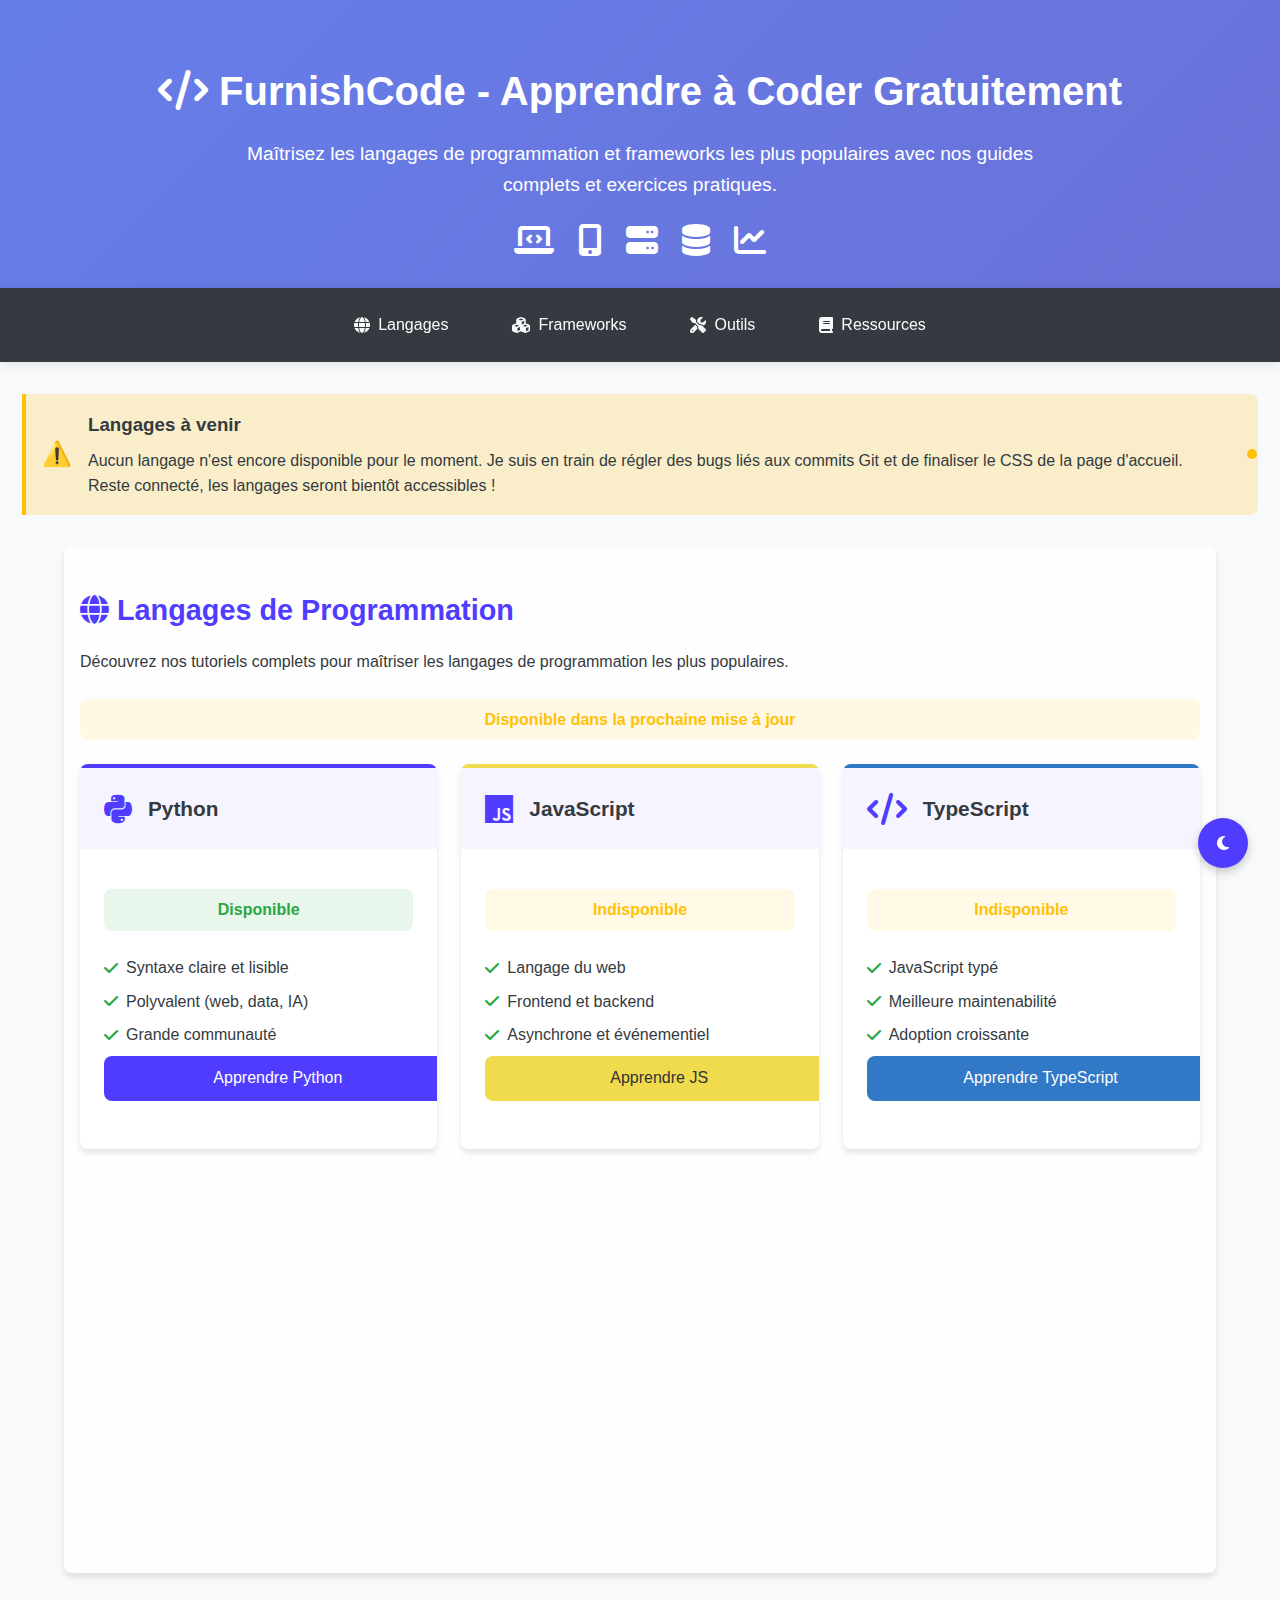
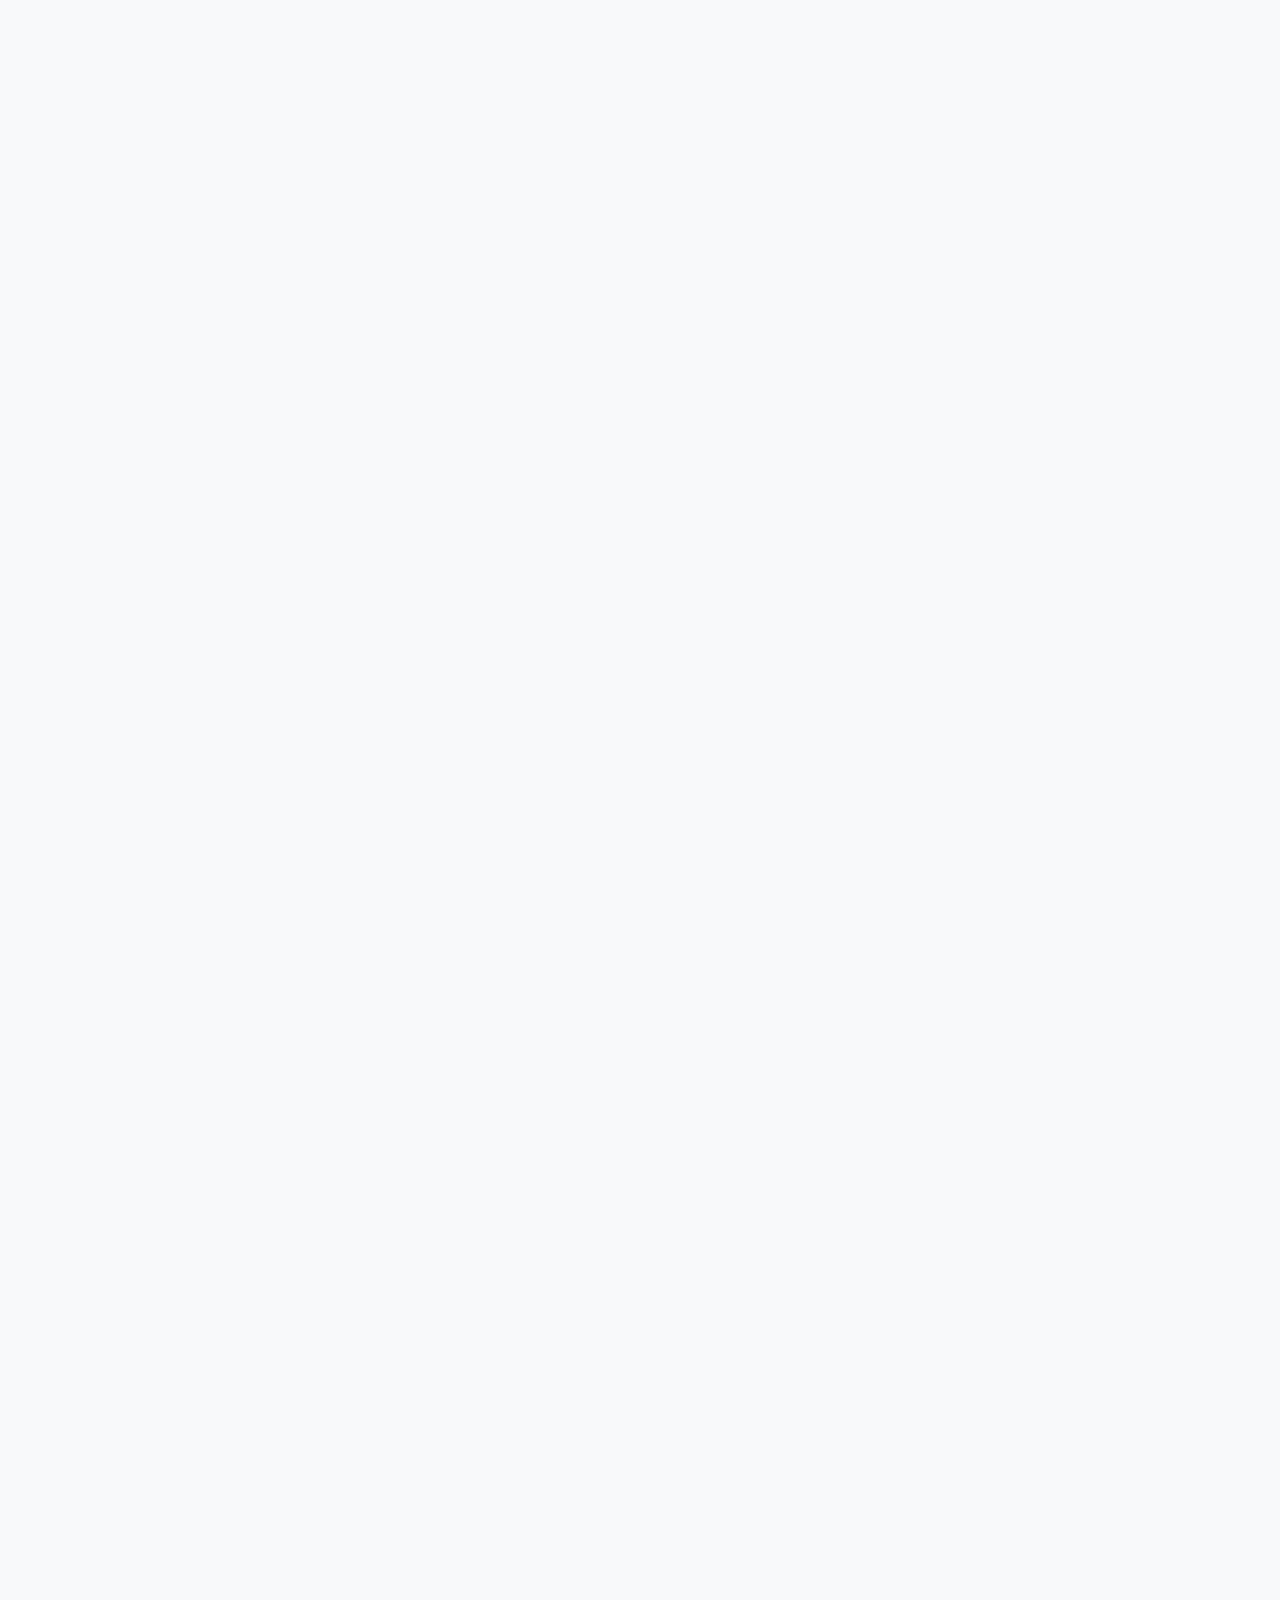
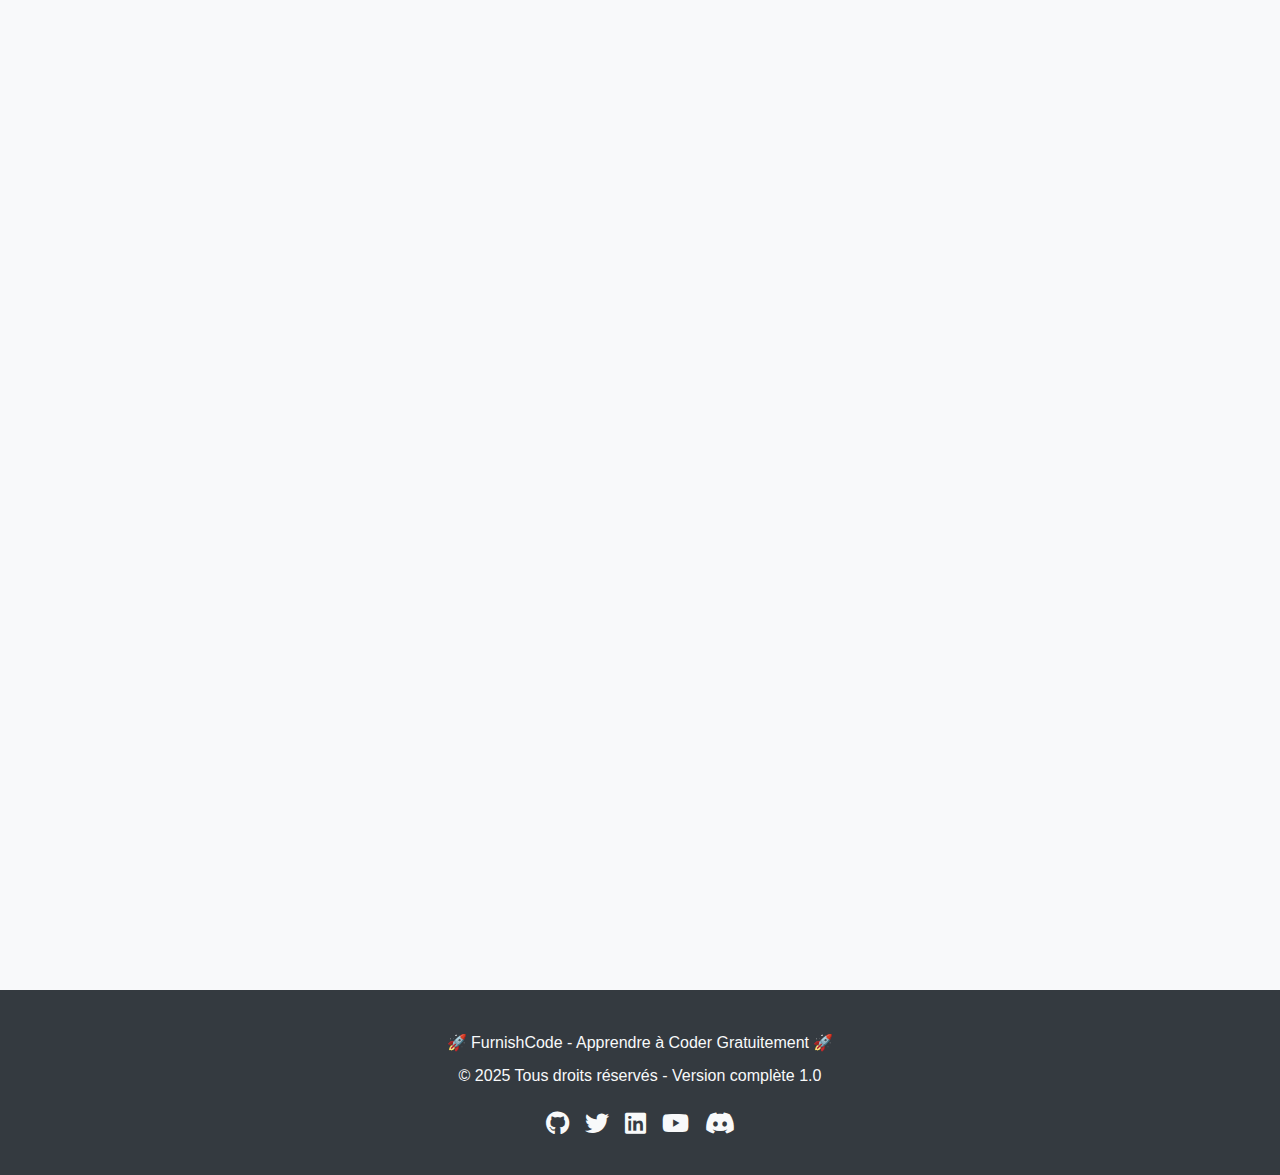
==== commit c25358fd: "add_py" ====
--- a/index.html
+++ b/index.html
@@ -68,12 +68,12 @@
                         <h3>Python</h3>
                     </div>
                     <div class="card-body">
-                        <p class="comin_soon">Indisponible</p>
+                        <p class="here">Disponible</p>
                         <ul>
                             <li><i class="fas fa-check"></i> Syntaxe claire et lisible</li>
                             <li><i class="fas fa-check"></i> Polyvalent (web, data, IA)</li>
                             <li><i class="fas fa-check"></i> Grande communauté</li>
-                            <a href="#" class="btn"
+                            <a href="tuto/language/python.html" class="btn"
                             style="background-color: #503cff">Apprendre Python</a>
                         </ul>
                     </div>
@@ -422,8 +422,8 @@
 
     <footer>
         <div class="container">
-            <p>🚀 CodeMaster - Maîtrisez Python de A à Z 🚀</p>
-            <p>© 2025 Tous droits réservés - Version complète 5.0</p>
+            <p>🚀 FurnishCode - Apprendre à Coder Gratuitement 🚀</p>
+            <p>© 2025 Tous droits réservés - Version complète 1.0</p>
             <div class="social-links">
                 <a href="#" title="GitHub"><i class="fab fa-github"></i></a>
                 <a href="#" title="Twitter"><i class="fab fa-twitter"></i></a>
